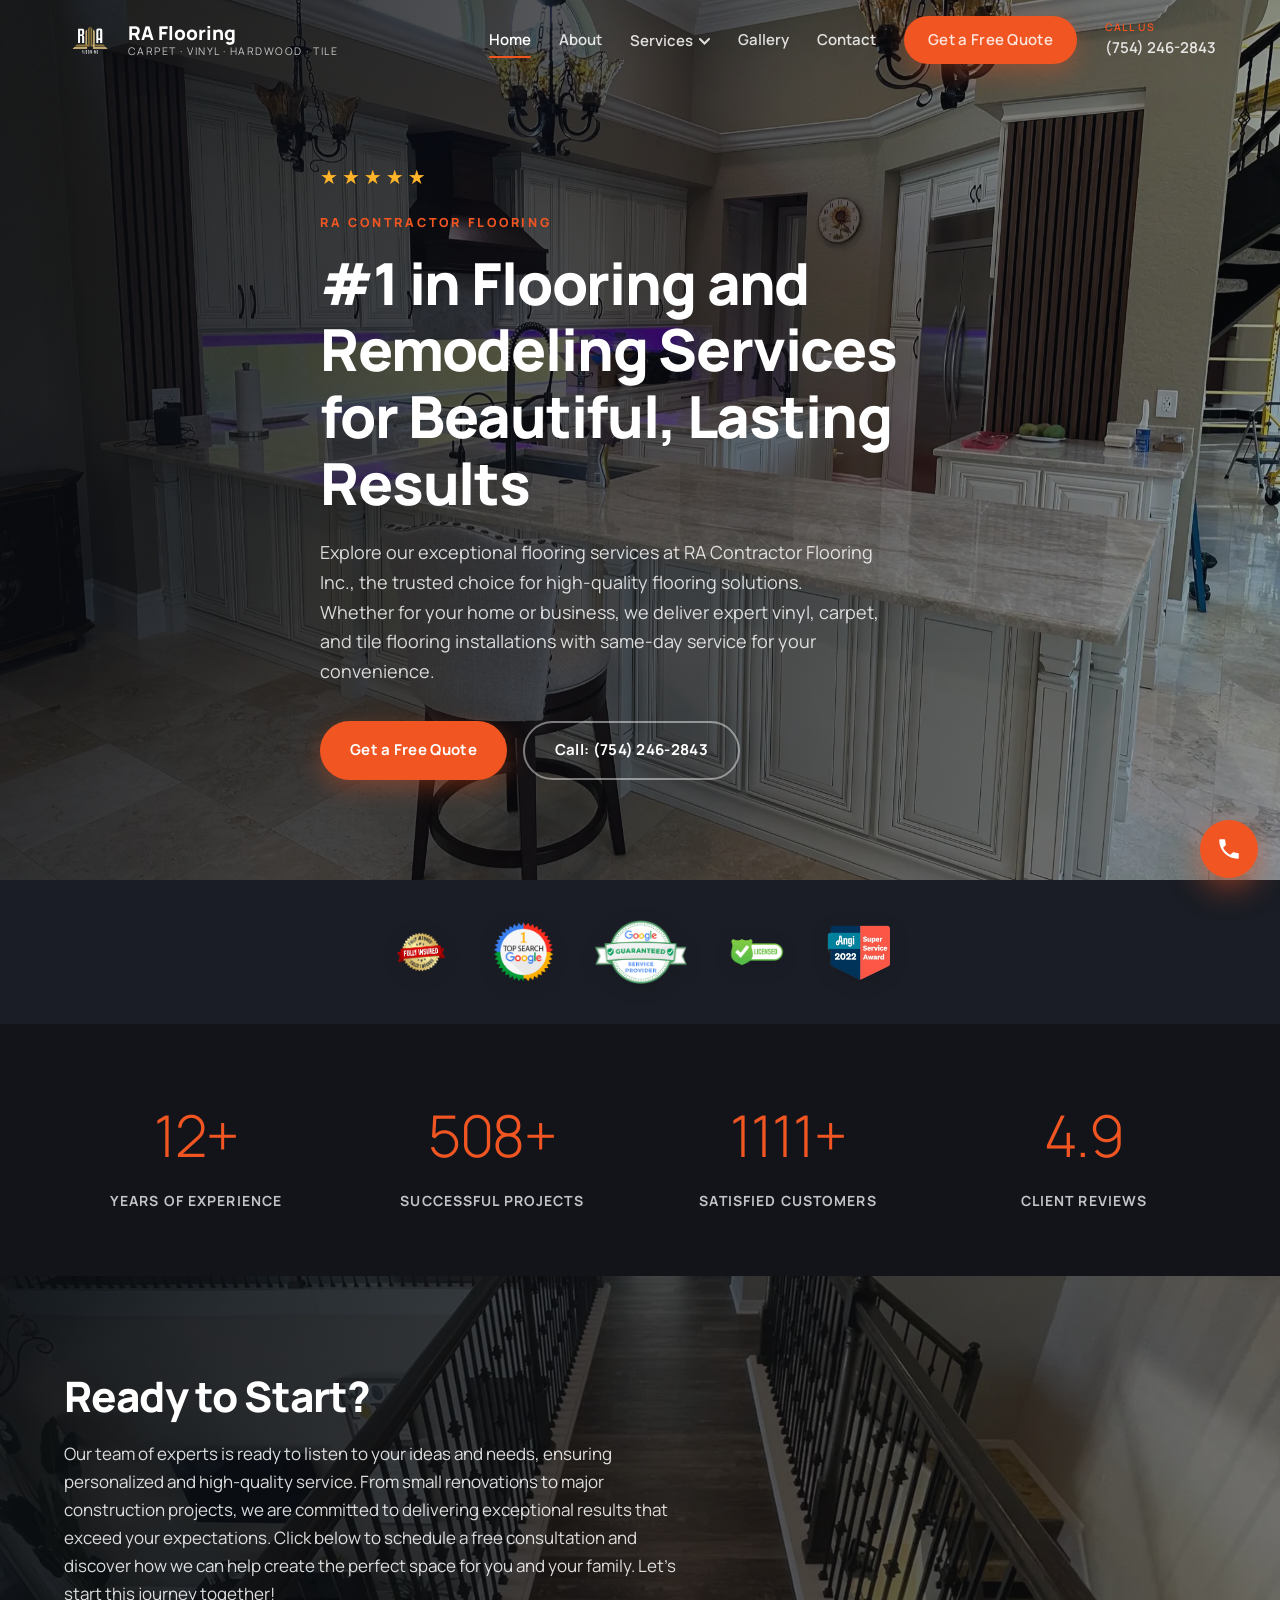
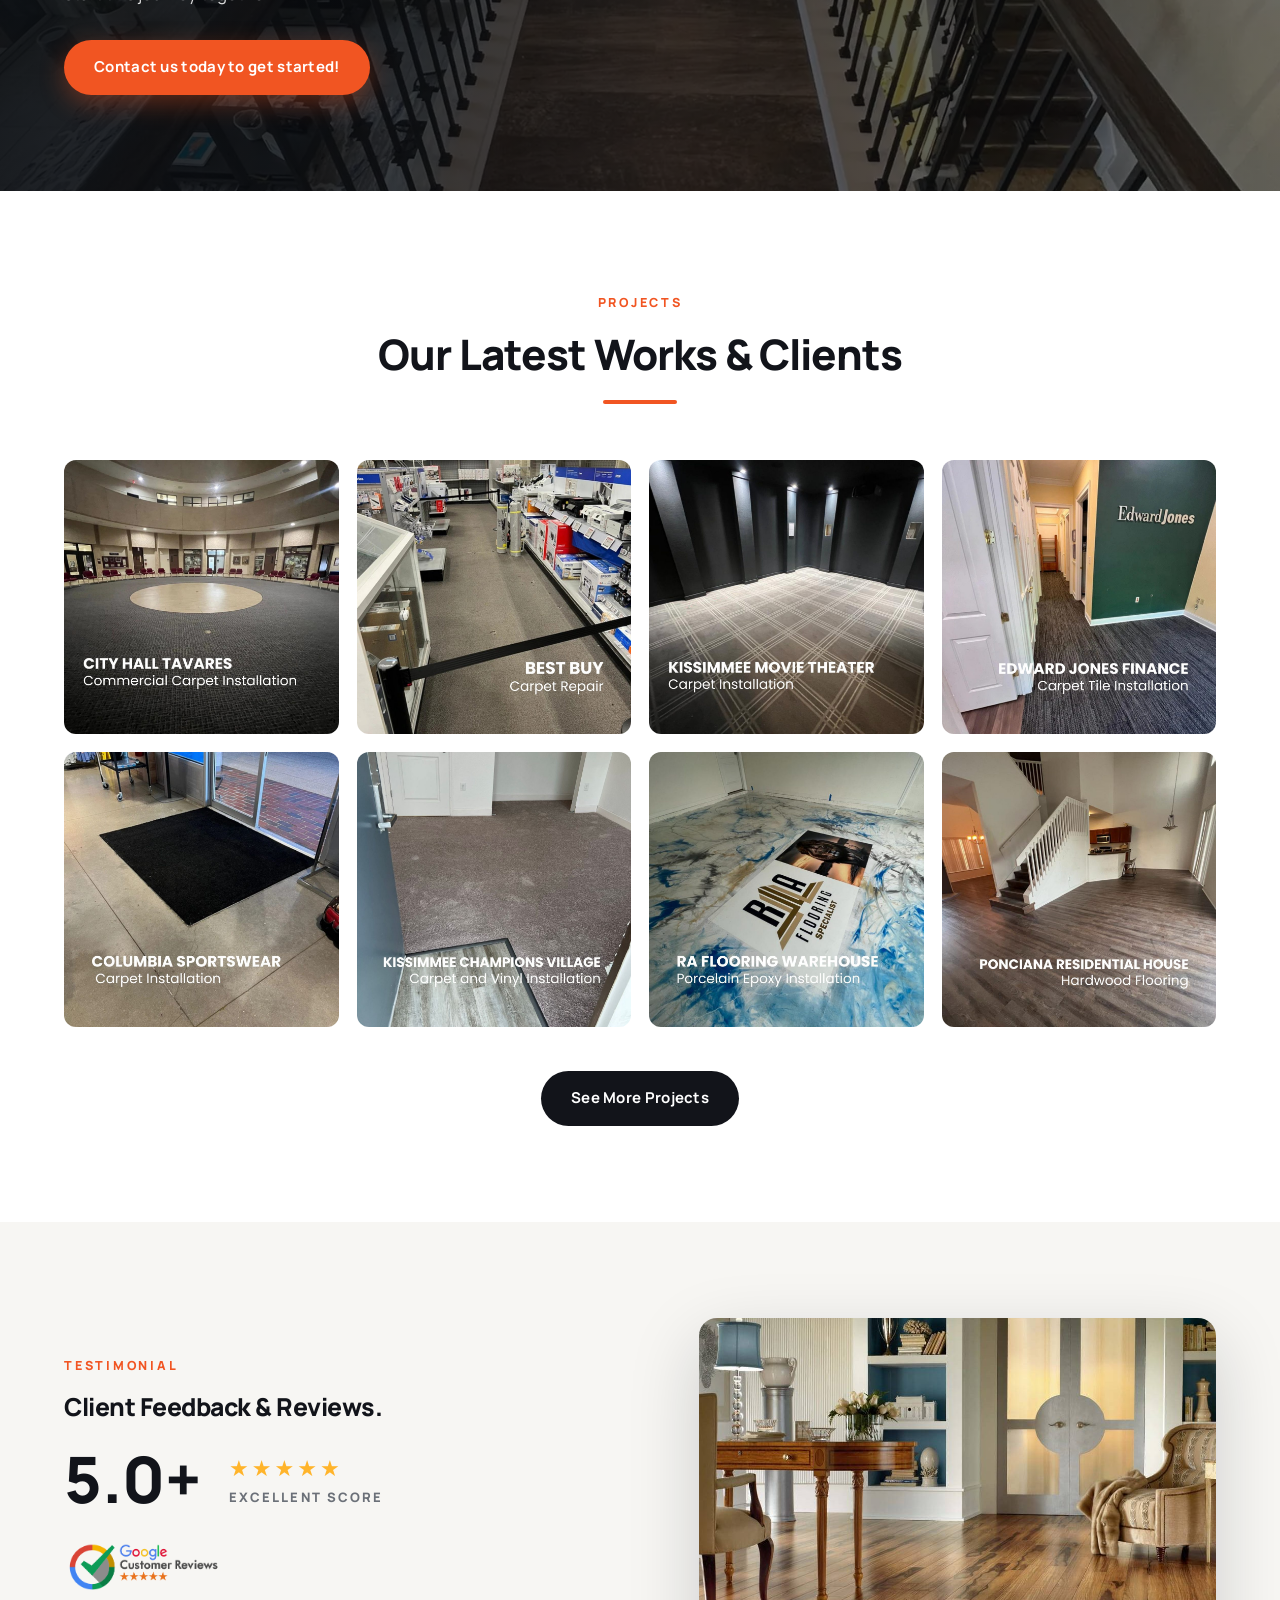
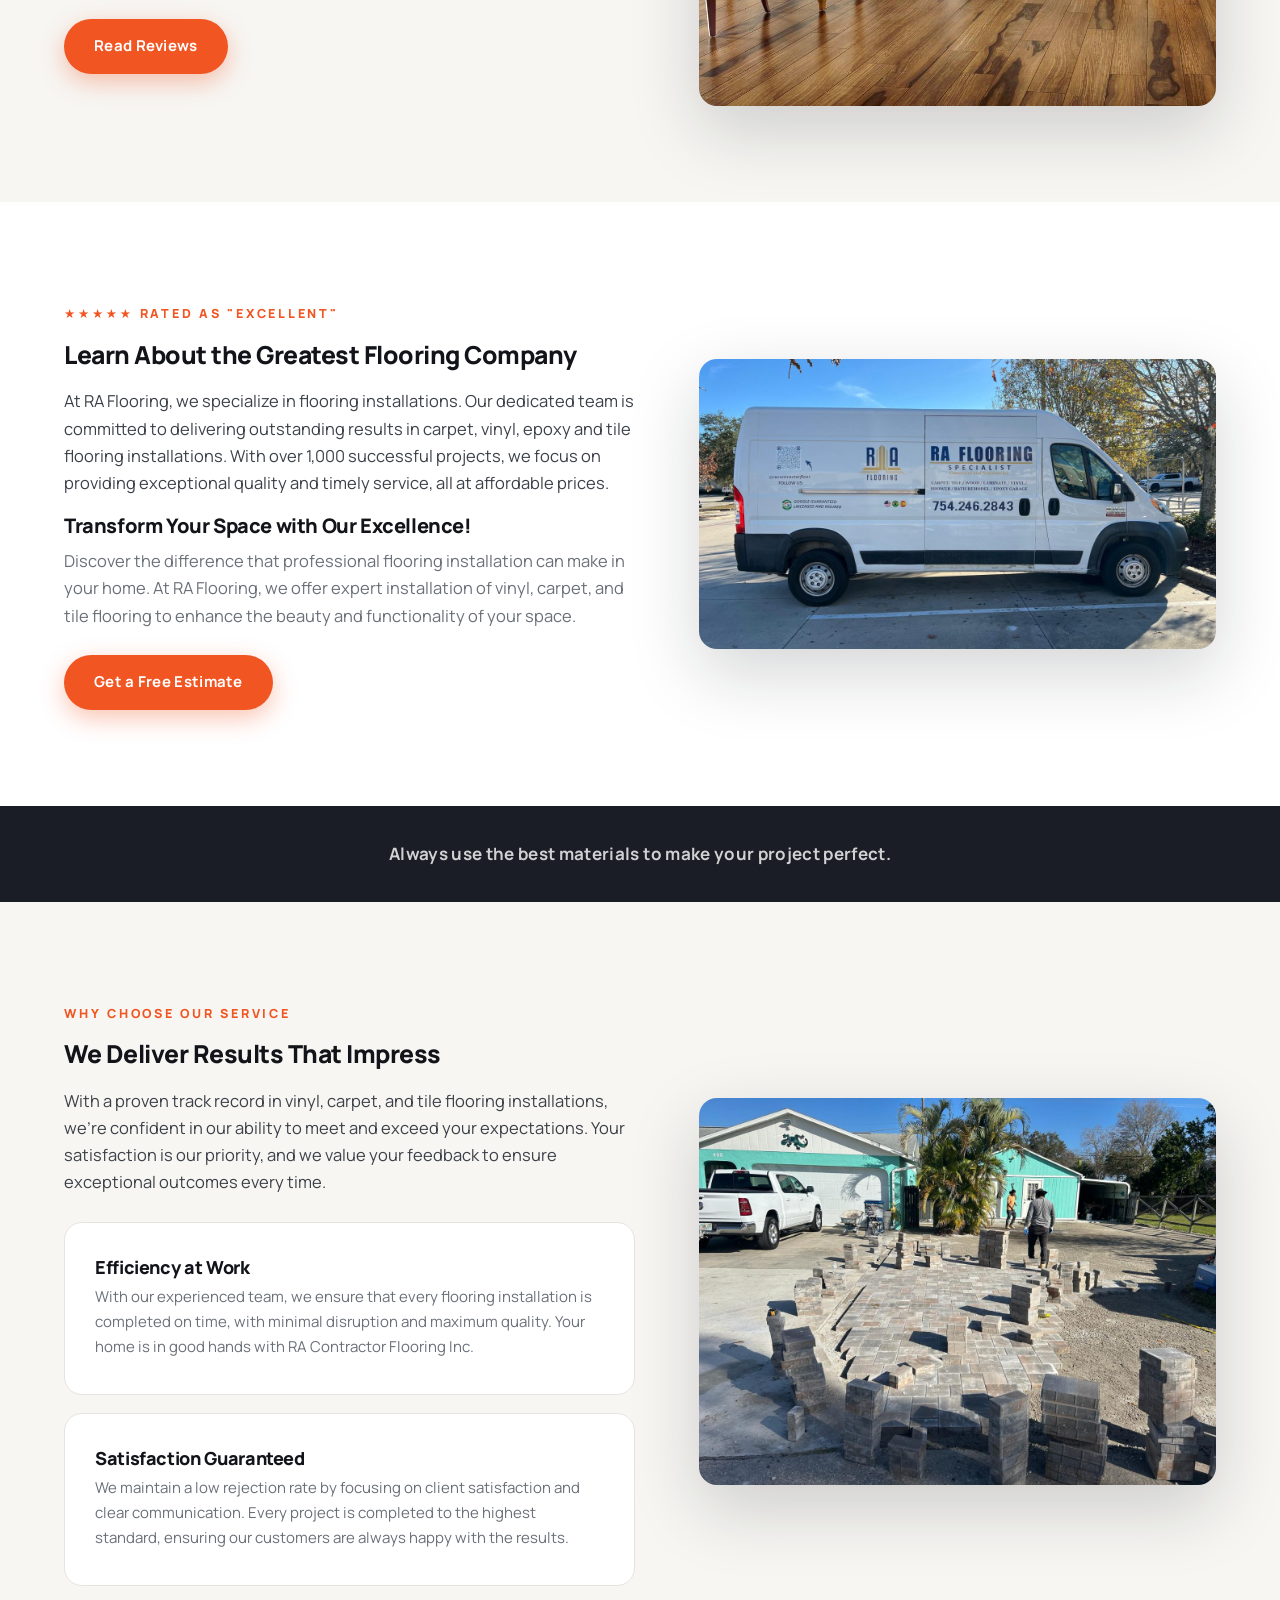
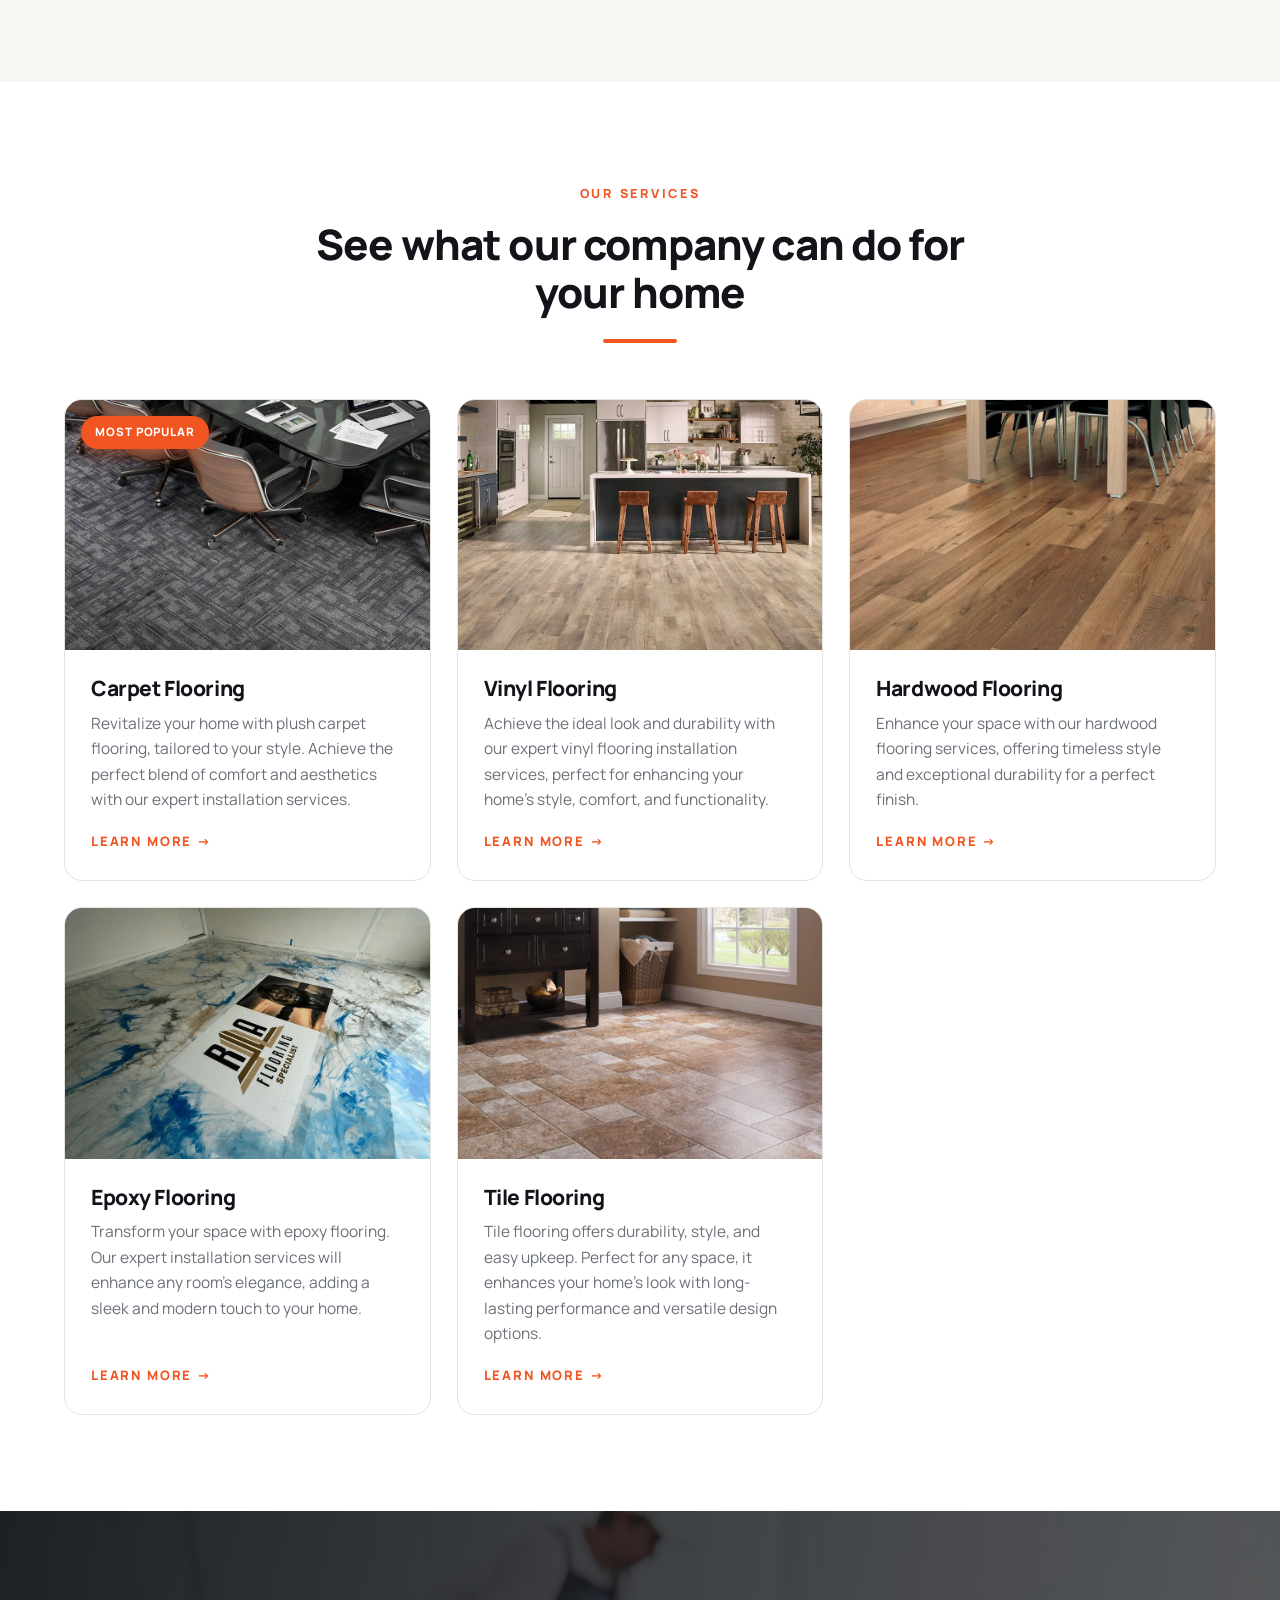
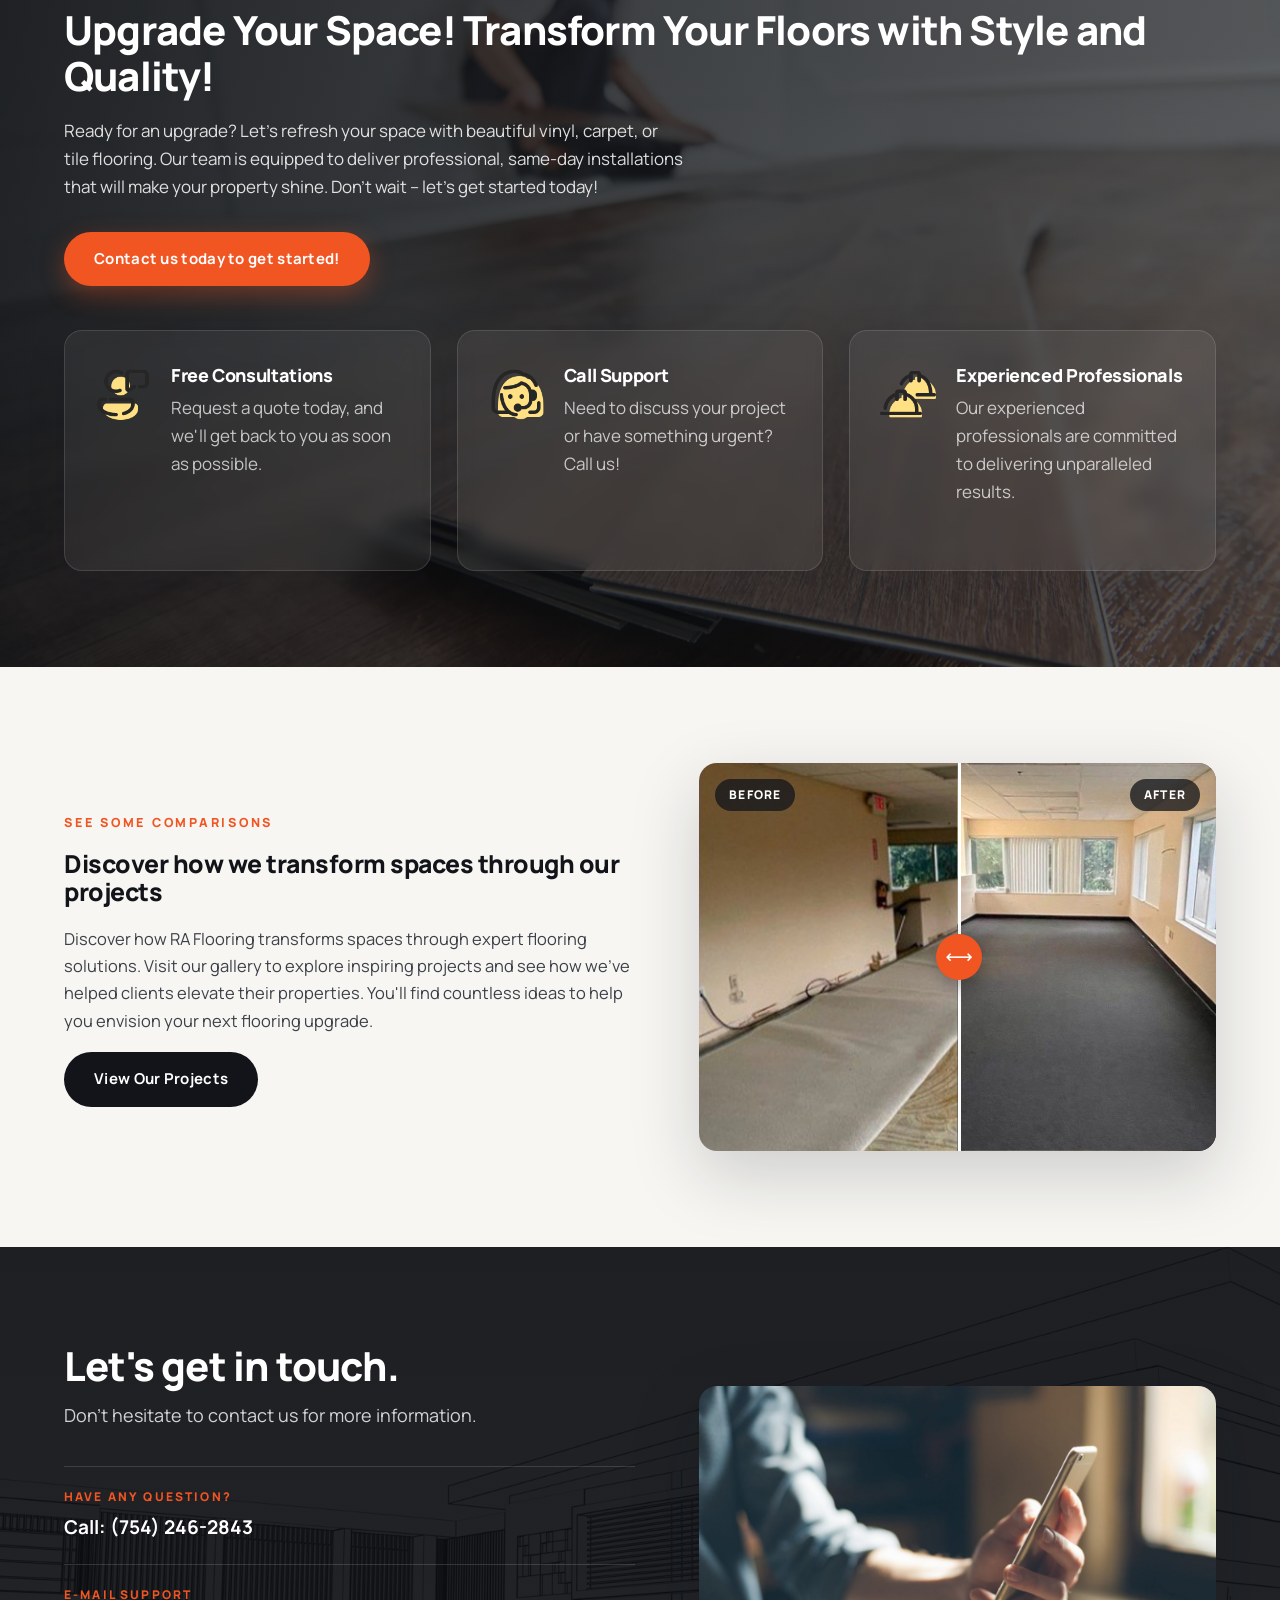
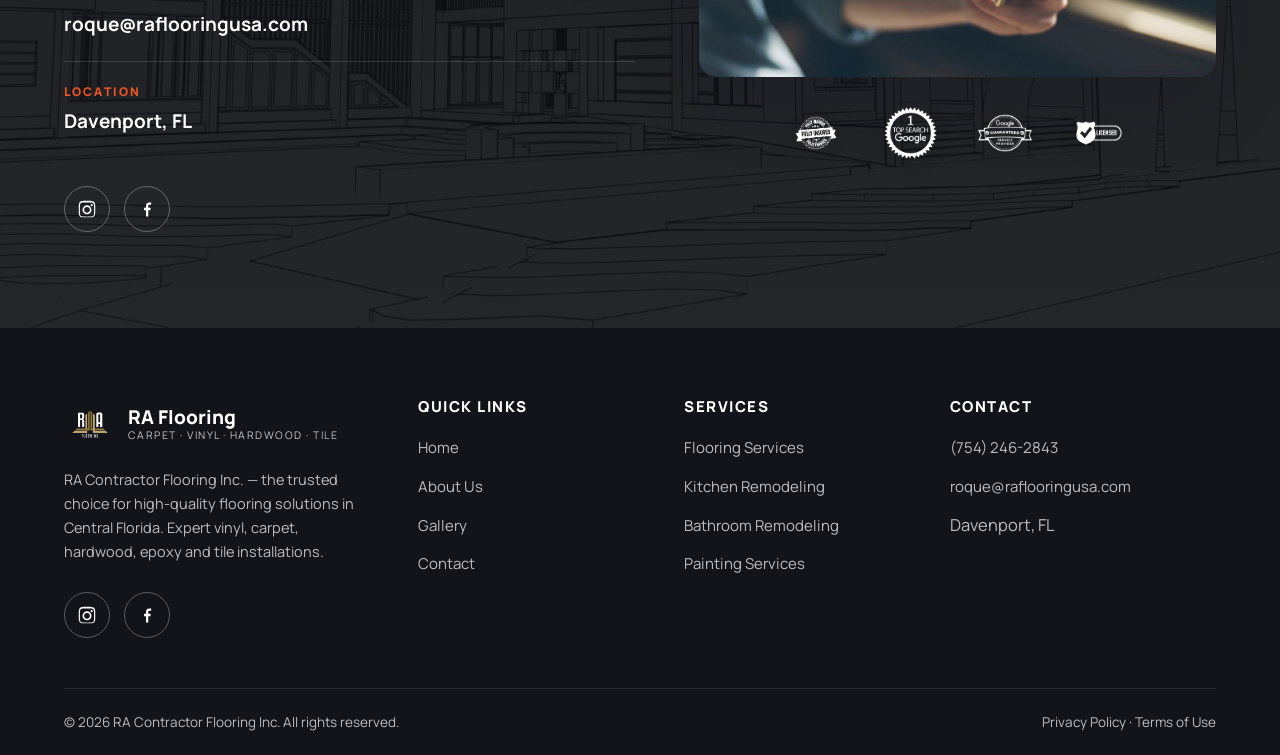
==== index.html @ 8285fe3d "Atualiza contato: roque@raflooringusa.com e (754) 246-2843 Co-Authored-By: Claude Fable 5 <noreply@a" ====
<!DOCTYPE html>
<html lang="en">
<head>
<meta charset="UTF-8">
<meta name="viewport" content="width=device-width, initial-scale=1.0">
<title>RA Flooring – Carpet, Vinyl, Hardwood & Tile in Davenport, FL</title>
<meta name="description" content="RA Contractor Flooring Inc. — #1 in flooring and remodeling services for beautiful, lasting results. Expert vinyl, carpet, hardwood, epoxy and tile installations in Central Florida.">
<link rel="icon" type="image/png" href="assets/img/favicon.png">
<link rel="preconnect" href="https://fonts.googleapis.com">
<link rel="preconnect" href="https://fonts.gstatic.com" crossorigin>
<link href="https://fonts.googleapis.com/css2?family=Manrope:wght@300;400;600;700;800&display=swap" rel="stylesheet">
<link rel="stylesheet" href="assets/css/style.css">
</head>
<body>
<header class="site-header" id="siteHeader">
  <div class="container nav-wrap">
    <a href="index.html" class="brand">
      <img src="assets/img/logo-white.png" alt="RA Flooring logo">
      <span class="brand-text"><strong>RA Flooring</strong><small>Carpet · Vinyl · Hardwood · Tile</small></span>
    </a>
    <nav class="nav" id="mainNav">
      <a href="index.html" class="active">Home</a>
      <a href="about.html">About</a>
      <div class="nav-drop">
        <a href="services.html" class="drop-toggle">Services <svg width="11" height="7" viewBox="0 0 11 7" fill="none"><path d="M1 1l4.5 4.5L10 1" stroke="currentColor" stroke-width="2" stroke-linecap="round"/></svg></a>
        <div class="drop-menu">
          <a href="services.html">Flooring Services</a>
          <a href="kitchen-remodeling.html">Kitchen Remodeling</a>
          <a href="bathroom-remodeling.html">Bathroom Remodeling</a>
          <a href="painting-services.html">Painting Services</a>
        </div>
      </div>
      <a href="gallery.html">Gallery</a>
      <a href="contact.html">Contact</a>
      <a class="btn btn-primary nav-cta" href="contact.html">Get a Free Quote</a>
      <a class="nav-phone" href="tel:+17542462843"><span>Call us</span>(754) 246-2843</a>
    </nav>
    <button class="nav-toggle" id="navToggle" aria-label="Open menu"><span></span><span></span><span></span></button>
  </div>
</header>

<section class="hero" style="background-image:url('assets/img/hero-home.webp')">
  <div class="container">
    <div class="hero-inner">
      <div class="stars">★★★★★</div>
      <span class="eyebrow">RA Contractor Flooring</span>
      <h1>#1 in Flooring and Remodeling Services for Beautiful, Lasting Results</h1>
      <p>Explore our exceptional flooring services at RA Contractor Flooring Inc., the trusted choice for high-quality flooring solutions. Whether for your home or business, we deliver expert vinyl, carpet, and tile flooring installations with same-day service for your convenience.</p>
      <div class="hero-actions">
        <a href="contact.html" class="btn btn-primary">Get a Free Quote</a>
        <a href="tel:+17542462843" class="btn btn-ghost">Call: (754) 246-2843</a>
      </div>
    </div>
  </div>
</section>

<div class="materials-strip">
  <div class="container badges-row" style="padding:6px 0">
    <img src="assets/img/badge-insured.png" alt="Fully Insured" loading="lazy">
    <img src="assets/img/badge-top-search.png" alt="Google Top Search" loading="lazy">
    <img src="assets/img/badge-guaranteed.png" alt="Google Guaranteed" loading="lazy">
    <img src="assets/img/badge-licensed.png" alt="Licensed" loading="lazy">
    <img src="assets/img/badge-angi.png" alt="Angi Super Service Award" loading="lazy">
  </div>
</div>

<div class="stats">
  <div class="container stats-grid">
    <div class="stat reveal"><div class="num" data-count="12" data-suffix="+">0</div><div class="label">Years of Experience</div></div>
    <div class="stat reveal reveal-d1"><div class="num" data-count="512" data-suffix="+">0</div><div class="label">Successful Projects</div></div>
    <div class="stat reveal reveal-d2"><div class="num" data-count="1120" data-suffix="+">0</div><div class="label">Satisfied Customers</div></div>
    <div class="stat reveal reveal-d3"><div class="num" data-count="4.9">0</div><div class="label">Client Reviews</div></div>
  </div>
</div>

<section class="ready" style="background-image:url('assets/img/ready-bg.webp')">
  <div class="container">
    <div class="reveal">
      <h2>Ready to Start?</h2>
      <p>Our team of experts is ready to listen to your ideas and needs, ensuring personalized and high-quality service. From small renovations to major construction projects, we are committed to delivering exceptional results that exceed your expectations. Click below to schedule a free consultation and discover how we can help create the perfect space for you and your family. Let's start this journey together!</p>
      <a href="contact.html" class="btn btn-primary">Contact us today to get started!</a>
    </div>
  </div>
</section>

<section>
  <div class="container">
    <div class="sec-head center reveal">
      <span class="eyebrow">Projects</span>
      <h2>Our Latest Works &amp; Clients</h2>
      <div class="divider"></div>
    </div>
    <div class="works-grid">
      <a href="gallery.html" class="reveal"><img src="assets/img/work-1.jpg" alt="RA Flooring project" loading="lazy"></a>
      <a href="gallery.html" class="reveal reveal-d1"><img src="assets/img/work-2.jpg" alt="RA Flooring project" loading="lazy"></a>
      <a href="gallery.html" class="reveal reveal-d2"><img src="assets/img/work-3.jpg" alt="RA Flooring project" loading="lazy"></a>
      <a href="gallery.html" class="reveal reveal-d3"><img src="assets/img/work-4.jpg" alt="RA Flooring project" loading="lazy"></a>
      <a href="gallery.html" class="reveal"><img src="assets/img/work-5.jpg" alt="RA Flooring project" loading="lazy"></a>
      <a href="gallery.html" class="reveal reveal-d1"><img src="assets/img/work-6.jpg" alt="RA Flooring project" loading="lazy"></a>
      <a href="gallery.html" class="reveal reveal-d2"><img src="assets/img/work-7.jpg" alt="RA Flooring project" loading="lazy"></a>
      <a href="gallery.html" class="reveal reveal-d3"><img src="assets/img/work-8.jpg" alt="RA Flooring project" loading="lazy"></a>
    </div>
    <div class="center-cta"><a href="gallery.html" class="btn btn-dark">See More Projects</a></div>
  </div>
</section>

<section class="reviews-band">
  <div class="container split">
    <div class="reveal">
      <span class="eyebrow">Testimonial</span>
      <h2>Client Feedback &amp; Reviews.</h2>
      <div class="review-score" style="margin-top:26px">
        <div class="big">5.0+</div>
        <div><div class="stars">★★★★★</div><div class="tag">Excellent Score</div></div>
      </div>
      <img class="google-badge" src="assets/img/google-badge.png" alt="Google Reviews" loading="lazy">
      <div><a href="https://www.google.com/search?q=RA+Contractor+Flooring+Inc+reviews" target="_blank" rel="noopener" class="btn btn-primary">Read Reviews</a></div>
    </div>
    <div class="reveal reveal-d1"><div class="review-shot"><img src="assets/img/reviews-home.jpg" alt="RA Flooring finished project" loading="lazy"></div></div>
  </div>
</section>

<section>
  <div class="container split">
    <div class="reveal">
      <span class="eyebrow">★★★★★ Rated As "Excellent"</span>
      <h2>Learn About the Greatest Flooring Company</h2>
      <p style="margin:18px 0">At RA Flooring, we specialize in flooring installations. Our dedicated team is committed to delivering outstanding results in carpet, vinyl, epoxy and tile flooring installations. With over 1,000 successful projects, we focus on providing exceptional quality and timely service, all at affordable prices.</p>
      <h3 style="font-size:20px;margin-bottom:10px">Transform Your Space with Our Excellence!</h3>
      <p style="color:var(--text-soft);margin-bottom:26px">Discover the difference that professional flooring installation can make in your home. At RA Flooring, we offer expert installation of vinyl, carpet, and tile flooring to enhance the beauty and functionality of your space.</p>
      <a href="contact.html" class="btn btn-primary">Get a Free Estimate</a>
    </div>
    <div class="reveal reveal-d1"><div class="photo-frame"><img src="assets/img/team.jpeg" alt="RA Flooring team" loading="lazy"></div></div>
  </div>
</section>

<div class="materials-strip"><div class="container"><p>Always use the best materials to make your project perfect.</p></div></div>

<section class="band-light">
  <div class="container split">
    <div class="reveal">
      <span class="eyebrow">Why choose our service</span>
      <h2>We Deliver Results That Impress</h2>
      <p style="margin:18px 0">With a proven track record in vinyl, carpet, and tile flooring installations, we're confident in our ability to meet and exceed your expectations. Your satisfaction is our priority, and we value your feedback to ensure exceptional outcomes every time.</p>
      <div style="display:grid;gap:18px;margin-top:26px">
        <div class="feat on-card"><div><h3>Efficiency at Work</h3><p>With our experienced team, we ensure that every flooring installation is completed on time, with minimal disruption and maximum quality. Your home is in good hands with RA Contractor Flooring Inc.</p></div></div>
        <div class="feat on-card"><div><h3>Satisfaction Guaranteed</h3><p>We maintain a low rejection rate by focusing on client satisfaction and clear communication. Every project is completed to the highest standard, ensuring our customers are always happy with the results.</p></div></div>
      </div>
    </div>
    <div class="reveal reveal-d1"><div class="photo-frame"><img src="assets/img/values-bg.jpeg" alt="RA Flooring at work" loading="lazy"></div></div>
  </div>
</section>

<section>
  <div class="container">
    <div class="sec-head center reveal">
      <span class="eyebrow">Our Services</span>
      <h2>See what our company can do for your home</h2>
      <div class="divider"></div>
    </div>
    <div class="svc-grid">
      <article class="svc-card reveal"><span class="pill">Most Popular</span>
  <div class="thumb"><img src="assets/img/svc-carpet.jpg" alt="Carpet Flooring" loading="lazy"></div>
  <div class="body"><h3>Carpet Flooring</h3><p>Revitalize your home with plush carpet flooring, tailored to your style. Achieve the perfect blend of comfort and aesthetics with our expert installation services.</p><a class="link" href="services.html">Learn more →</a></div>
</article>
      <article class="svc-card reveal">
  <div class="thumb"><img src="assets/img/svc-vinyl.jpg" alt="Vinyl Flooring" loading="lazy"></div>
  <div class="body"><h3>Vinyl Flooring</h3><p>Achieve the ideal look and durability with our expert vinyl flooring installation services, perfect for enhancing your home's style, comfort, and functionality.</p><a class="link" href="services.html">Learn more →</a></div>
</article>
      <article class="svc-card reveal">
  <div class="thumb"><img src="assets/img/svc-hardwood.jpg" alt="Hardwood Flooring" loading="lazy"></div>
  <div class="body"><h3>Hardwood Flooring</h3><p>Enhance your space with our hardwood flooring services, offering timeless style and exceptional durability for a perfect finish.</p><a class="link" href="services.html">Learn more →</a></div>
</article>
      <article class="svc-card reveal">
  <div class="thumb"><img src="assets/img/svc-epoxy.png" alt="Epoxy Flooring" loading="lazy"></div>
  <div class="body"><h3>Epoxy Flooring</h3><p>Transform your space with epoxy flooring. Our expert installation services will enhance any room's elegance, adding a sleek and modern touch to your home.</p><a class="link" href="services.html">Learn more →</a></div>
</article>
      <article class="svc-card reveal">
  <div class="thumb"><img src="assets/img/svc-tile.jpg" alt="Tile Flooring" loading="lazy"></div>
  <div class="body"><h3>Tile Flooring</h3><p>Tile flooring offers durability, style, and easy upkeep. Perfect for any space, it enhances your home's look with long-lasting performance and versatile design options.</p><a class="link" href="services.html">Learn more →</a></div>
</article>
    </div>
  </div>
</section>

<section class="cta-band" style="background-image:url('assets/img/cta-bg.webp')">
  <div class="container">
    <div class="reveal">
      <h2>Upgrade Your Space! Transform Your Floors with Style and Quality!</h2>
      <p>Ready for an upgrade? Let's refresh your space with beautiful vinyl, carpet, or tile flooring. Our team is equipped to deliver professional, same-day installations that will make your property shine. Don't wait – let's get started today!</p>
      <a href="contact.html" class="btn btn-primary" style="margin-bottom:44px">Contact us today to get started!</a>
    </div>
    <div class="feat-grid">
      <div class="feat reveal"><img src="assets/img/icon-consult.png" alt="" loading="lazy"><div><h3>Free Consultations</h3><p>Request a quote today, and we'll get back to you as soon as possible.</p></div></div>
      <div class="feat reveal"><img src="assets/img/icon-support.png" alt="" loading="lazy"><div><h3>Call Support</h3><p>Need to discuss your project or have something urgent? Call us!</p></div></div>
      <div class="feat reveal"><img src="assets/img/icon-workers.png" alt="" loading="lazy"><div><h3>Experienced Professionals</h3><p>Our experienced professionals are committed to delivering unparalleled results.</p></div></div>
    </div>
  </div>
</section>

<section class="band-light">
  <div class="container split">
    <div class="reveal">
      <span class="eyebrow">See some comparisons</span>
      <h2>Discover how we transform spaces through our projects</h2>
      <p style="margin:18px 0">Discover how RA Flooring transforms spaces through expert flooring solutions. Visit our gallery to explore inspiring projects and see how we've helped clients elevate their properties. You'll find countless ideas to help you envision your next flooring upgrade.</p>
      <a href="gallery.html" class="btn btn-dark">View Our Projects</a>
    </div>
    <div class="reveal reveal-d1">
      <div class="ba-wrap">
        <img src="assets/img/before.jpg" alt="Before">
        <img class="ba-after" src="assets/img/after.jpg" alt="After">
        <span class="ba-label before">Before</span>
        <span class="ba-label after">After</span>
        <div class="ba-handle"></div>
      </div>
    </div>
  </div>
</section>
<section class="contact-band" style="background-image:url('assets/img/contact-bg.webp')">
  <div class="container">
    <div class="split">
      <div class="reveal">
        <h2>Let's get in touch.</h2>
        <p class="sub">Don't hesitate to contact us for more information.</p>
        <div class="info-item"><div class="k">Have any question?</div><div class="v"><a href="tel:+17542462843">Call: (754) 246-2843</a></div></div>
        <div class="info-item"><div class="k">E-mail support</div><div class="v"><a href="mailto:roque@raflooringusa.com">roque@raflooringusa.com</a></div></div>
        <div class="info-item"><div class="k">Location</div><div class="v">Davenport, FL</div></div>
        <div class="social-row">
          <a href="https://www.instagram.com/racontractorfloor/" target="_blank" rel="noopener" aria-label="Instagram"><svg viewBox="0 0 24 24"><path d="M12 2.2c3.2 0 3.6 0 4.9.1 1.2.1 1.8.2 2.2.4.6.2 1 .5 1.4.9.4.4.7.8.9 1.4.2.4.4 1 .4 2.2.1 1.3.1 1.7.1 4.9s0 3.6-.1 4.9c-.1 1.2-.2 1.8-.4 2.2-.2.6-.5 1-.9 1.4-.4.4-.8.7-1.4.9-.4.2-1 .4-2.2.4-1.3.1-1.7.1-4.9.1s-3.6 0-4.9-.1c-1.2-.1-1.8-.2-2.2-.4-.6-.2-1-.5-1.4-.9-.4-.4-.7-.8-.9-1.4-.2-.4-.4-1-.4-2.2-.1-1.3-.1-1.7-.1-4.9s0-3.6.1-4.9c.1-1.2.2-1.8.4-2.2.2-.6.5-1 .9-1.4.4-.4.8-.7 1.4-.9.4-.2 1-.4 2.2-.4 1.3-.1 1.7-.1 4.9-.1zm0 2c-3.1 0-3.5 0-4.8.1-1.1.1-1.4.2-1.7.3-.4.2-.7.3-1 .6-.3.3-.5.6-.6 1-.1.3-.3.6-.3 1.7-.1 1.3-.1 1.6-.1 4.8s0 3.5.1 4.8c.1 1.1.2 1.4.3 1.7.2.4.3.7.6 1 .3.3.6.5 1 .6.3.1.6.3 1.7.3 1.3.1 1.6.1 4.8.1s3.5 0 4.8-.1c1.1-.1 1.4-.2 1.7-.3.4-.2.7-.3 1-.6.3-.3.5-.6.6-1 .1-.3.3-.6.3-1.7.1-1.3.1-1.6.1-4.8s0-3.5-.1-4.8c-.1-1.1-.2-1.4-.3-1.7-.2-.4-.3-.7-.6-1-.3-.3-.6-.5-1-.6-.3-.1-.6-.3-1.7-.3-1.3-.1-1.6-.1-4.8-.1zm0 3.4a5.4 5.4 0 110 10.8 5.4 5.4 0 010-10.8zm0 2a3.4 3.4 0 100 6.8 3.4 3.4 0 000-6.8zm5.6-3.5a1.25 1.25 0 110 2.5 1.25 1.25 0 010-2.5z"/></svg></a>
          <a href="https://www.facebook.com/racontractorfloor/" target="_blank" rel="noopener" aria-label="Facebook"><svg viewBox="0 0 24 24"><path d="M13.5 21v-7.5h2.5l.5-3h-3V8.6c0-.9.3-1.6 1.6-1.6H17V4.2c-.3 0-1.2-.1-2.3-.1-2.3 0-3.9 1.4-3.9 4v2.4H8.5v3h2.3V21h2.7z"/></svg></a>
        </div>
      </div>
      <div class="reveal reveal-d1">
        <div class="contact-photo"><img src="assets/img/cellphone.jpg" alt="Contact RA Flooring" loading="lazy"></div>
        <div class="badges-row on-dark">
          <img src="assets/img/badge-insured-w.png" alt="Fully Insured" loading="lazy">
          <img src="assets/img/badge-top-search-w.png" alt="Google Top Search" loading="lazy">
          <img src="assets/img/badge-guaranteed-w.png" alt="Google Guaranteed" loading="lazy">
          <img src="assets/img/badge-licensed-w.png" alt="Licensed" loading="lazy">
        </div>
      </div>
    </div>
  </div>
</section>
<footer class="site-footer">
  <div class="container">
    <div class="footer-grid">
      <div>
        <a href="index.html" class="brand">
          <img src="assets/img/logo-white.png" alt="RA Flooring logo">
          <span class="brand-text"><strong>RA Flooring</strong><small>Carpet · Vinyl · Hardwood · Tile</small></span>
        </a>
        <p>RA Contractor Flooring Inc. — the trusted choice for high-quality flooring solutions in Central Florida. Expert vinyl, carpet, hardwood, epoxy and tile installations.</p>
        <div class="social-row">
          <a href="https://www.instagram.com/racontractorfloor/" target="_blank" rel="noopener" aria-label="Instagram"><svg viewBox="0 0 24 24"><path d="M12 2.2c3.2 0 3.6 0 4.9.1 1.2.1 1.8.2 2.2.4.6.2 1 .5 1.4.9.4.4.7.8.9 1.4.2.4.4 1 .4 2.2.1 1.3.1 1.7.1 4.9s0 3.6-.1 4.9c-.1 1.2-.2 1.8-.4 2.2-.2.6-.5 1-.9 1.4-.4.4-.8.7-1.4.9-.4.2-1 .4-2.2.4-1.3.1-1.7.1-4.9.1s-3.6 0-4.9-.1c-1.2-.1-1.8-.2-2.2-.4-.6-.2-1-.5-1.4-.9-.4-.4-.7-.8-.9-1.4-.2-.4-.4-1-.4-2.2-.1-1.3-.1-1.7-.1-4.9s0-3.6.1-4.9c.1-1.2.2-1.8.4-2.2.2-.6.5-1 .9-1.4.4-.4.8-.7 1.4-.9.4-.2 1-.4 2.2-.4 1.3-.1 1.7-.1 4.9-.1zm0 2c-3.1 0-3.5 0-4.8.1-1.1.1-1.4.2-1.7.3-.4.2-.7.3-1 .6-.3.3-.5.6-.6 1-.1.3-.3.6-.3 1.7-.1 1.3-.1 1.6-.1 4.8s0 3.5.1 4.8c.1 1.1.2 1.4.3 1.7.2.4.3.7.6 1 .3.3.6.5 1 .6.3.1.6.3 1.7.3 1.3.1 1.6.1 4.8.1s3.5 0 4.8-.1c1.1-.1 1.4-.2 1.7-.3.4-.2.7-.3 1-.6.3-.3.5-.6.6-1 .1-.3.3-.6.3-1.7.1-1.3.1-1.6.1-4.8s0-3.5-.1-4.8c-.1-1.1-.2-1.4-.3-1.7-.2-.4-.3-.7-.6-1-.3-.3-.6-.5-1-.6-.3-.1-.6-.3-1.7-.3-1.3-.1-1.6-.1-4.8-.1zm0 3.4a5.4 5.4 0 110 10.8 5.4 5.4 0 010-10.8zm0 2a3.4 3.4 0 100 6.8 3.4 3.4 0 000-6.8zm5.6-3.5a1.25 1.25 0 110 2.5 1.25 1.25 0 010-2.5z"/></svg></a>
          <a href="https://www.facebook.com/racontractorfloor/" target="_blank" rel="noopener" aria-label="Facebook"><svg viewBox="0 0 24 24"><path d="M13.5 21v-7.5h2.5l.5-3h-3V8.6c0-.9.3-1.6 1.6-1.6H17V4.2c-.3 0-1.2-.1-2.3-.1-2.3 0-3.9 1.4-3.9 4v2.4H8.5v3h2.3V21h2.7z"/></svg></a>
        </div>
      </div>
      <div>
        <h4>Quick Links</h4>
        <ul>
          <li><a href="index.html">Home</a></li>
          <li><a href="about.html">About Us</a></li>
          <li><a href="gallery.html">Gallery</a></li>
          <li><a href="contact.html">Contact</a></li>
        </ul>
      </div>
      <div>
        <h4>Services</h4>
        <ul>
          <li><a href="services.html">Flooring Services</a></li>
          <li><a href="kitchen-remodeling.html">Kitchen Remodeling</a></li>
          <li><a href="bathroom-remodeling.html">Bathroom Remodeling</a></li>
          <li><a href="painting-services.html">Painting Services</a></li>
        </ul>
      </div>
      <div>
        <h4>Contact</h4>
        <ul>
          <li><a href="tel:+17542462843">(754) 246-2843</a></li>
          <li><a href="mailto:roque@raflooringusa.com">roque@raflooringusa.com</a></li>
          <li>Davenport, FL</li>
        </ul>
      </div>
    </div>
    <div class="footer-bottom">
      <span>© <span id="year"></span> RA Contractor Flooring Inc. All rights reserved.</span>
      <span><a href="privacy-policy.html">Privacy Policy</a> · <a href="terms-of-use.html">Terms of Use</a></span>
    </div>
  </div>
</footer>
<a href="tel:+17542462843" class="float-call" aria-label="Call RA Flooring"><svg viewBox="0 0 24 24"><path d="M6.6 10.8c1.4 2.8 3.8 5.1 6.6 6.6l2.2-2.2c.3-.3.7-.4 1-.2 1.1.4 2.3.6 3.6.6.6 0 1 .4 1 1V20c0 .6-.4 1-1 1C10.6 21 3 13.4 3 4c0-.6.4-1 1-1h3.5c.6 0 1 .4 1 1 0 1.2.2 2.4.6 3.6.1.3 0 .7-.2 1l-2.3 2.2z"/></svg></a>
<script src="assets/js/main.js"></script>
</body>
</html>
---- assets/css/style.css ----
/* ============================================================
   RA Flooring — modern rebuild
   Palette: brand orange #F15522 on deep graphite, warm neutrals
   ============================================================ */
:root{
  --orange:#F15522;
  --orange-dark:#d5431a;
  --dark:#12141a;
  --dark-2:#1a1d25;
  --dark-3:#232733;
  --light:#f7f6f3;
  --white:#ffffff;
  --text:#3c4048;
  --text-soft:#6b7078;
  --line:#e6e4df;
  --radius:18px;
  --radius-sm:12px;
  --shadow:0 10px 40px rgba(18,20,26,.10);
  --shadow-lg:0 24px 70px rgba(18,20,26,.18);
  --container:1200px;
  --font:'Manrope',system-ui,-apple-system,'Segoe UI',sans-serif;
}
*{margin:0;padding:0;box-sizing:border-box}
html{scroll-behavior:smooth}
body{font-family:var(--font);color:var(--text);background:var(--white);line-height:1.65;font-size:16.5px;-webkit-font-smoothing:antialiased}
img{max-width:100%;display:block}
a{color:inherit;text-decoration:none}
ul{list-style:none}
h1,h2,h3,h4{color:var(--dark);line-height:1.15;font-weight:800;letter-spacing:-.02em}
.container{max-width:var(--container);margin:0 auto;padding:0 24px}
section{padding:96px 0}
@media(max-width:768px){section{padding:64px 0}}

/* ---------- buttons ---------- */
.btn{display:inline-flex;align-items:center;gap:10px;padding:15px 30px;border-radius:999px;font-weight:700;font-size:15px;letter-spacing:.02em;transition:.25s;cursor:pointer;border:0}
.btn-primary{background:var(--orange);color:#fff;box-shadow:0 8px 24px rgba(241,85,34,.35)}
.btn-primary:hover{background:var(--orange-dark);transform:translateY(-2px)}
.btn-ghost{background:transparent;color:#fff;border:2px solid rgba(255,255,255,.45)}
.btn-ghost:hover{border-color:#fff;background:rgba(255,255,255,.08)}
.btn-dark{background:var(--dark);color:#fff}
.btn-dark:hover{background:var(--dark-3);transform:translateY(-2px)}
.btn-light{background:#fff;color:var(--dark)}
.btn-light:hover{transform:translateY(-2px);box-shadow:var(--shadow)}

/* ---------- header ---------- */
.site-header{position:fixed;inset:0 0 auto 0;z-index:100;transition:.3s;padding:14px 0}
.site-header.scrolled{background:rgba(18,20,26,.92);backdrop-filter:blur(14px);box-shadow:0 6px 30px rgba(0,0,0,.25);padding:8px 0}
.nav-wrap{display:flex;align-items:center;justify-content:space-between;gap:24px}
.brand{display:flex;align-items:center;gap:12px}
.brand img{width:52px;height:52px;object-fit:contain}
.brand-text{display:flex;flex-direction:column;color:#fff;line-height:1.2}
.brand-text strong{font-size:19px;font-weight:800}
.brand-text small{font-size:10.5px;letter-spacing:.14em;text-transform:uppercase;opacity:.75}
.nav{display:flex;align-items:center;gap:28px}
.nav>a,.drop-toggle{color:rgba(255,255,255,.85);font-weight:600;font-size:15px;transition:.2s;position:relative}
.nav>a:hover,.nav>a.active,.drop-toggle:hover{color:#fff}
.nav>a.active::after{content:'';position:absolute;left:0;right:0;bottom:-6px;height:2.5px;border-radius:2px;background:var(--orange)}
.nav-drop{position:relative}
.drop-toggle{display:inline-flex;align-items:center;gap:6px;cursor:pointer}
.drop-toggle svg{transition:.25s}
.drop-menu{position:absolute;top:calc(100% + 14px);left:50%;transform:translateX(-50%) translateY(8px);background:#fff;border-radius:var(--radius-sm);box-shadow:var(--shadow-lg);padding:10px;min-width:230px;opacity:0;visibility:hidden;transition:.25s}
.nav-drop:hover .drop-menu,.nav-drop.open .drop-menu{opacity:1;visibility:visible;transform:translateX(-50%) translateY(0)}
.nav-drop:hover .drop-toggle svg{transform:rotate(180deg)}
.drop-menu a{display:block;padding:11px 16px;border-radius:9px;color:var(--dark);font-weight:600;font-size:14.5px}
.drop-menu a:hover{background:var(--light);color:var(--orange)}
.nav-cta{padding:12px 24px;font-size:14px}
.nav-cta:hover{color:#fff}
.nav-phone{color:#fff;font-weight:800;font-size:15px;white-space:nowrap}
.nav-phone span{display:block;font-size:10.5px;font-weight:600;letter-spacing:.1em;text-transform:uppercase;color:var(--orange)}
.nav-toggle{display:none;flex-direction:column;gap:5px;background:none;border:0;cursor:pointer;padding:8px;z-index:110}
.nav-toggle span{width:26px;height:2.5px;background:#fff;border-radius:2px;transition:.3s}
.nav-toggle.open span:nth-child(1){transform:translateY(7.5px) rotate(45deg)}
.nav-toggle.open span:nth-child(2){opacity:0}
.nav-toggle.open span:nth-child(3){transform:translateY(-7.5px) rotate(-45deg)}
@media(max-width:1080px){
  .nav{position:fixed;inset:0;background:rgba(18,20,26,.98);backdrop-filter:blur(10px);flex-direction:column;justify-content:center;gap:26px;opacity:0;visibility:hidden;transition:.3s}
  .nav.open{opacity:1;visibility:visible}
  .nav>a,.drop-toggle{font-size:20px}
  .drop-menu{position:static;transform:none;opacity:1;visibility:visible;background:transparent;box-shadow:none;display:none;text-align:center}
  .nav-drop.open .drop-menu{display:block}
  .drop-menu a{color:rgba(255,255,255,.8);font-size:16px}
  .drop-menu a:hover{background:transparent;color:var(--orange)}
  .nav-toggle{display:flex}
  .nav-phone{text-align:center}
}

/* ---------- hero ---------- */
.hero{position:relative;min-height:92vh;display:flex;align-items:center;padding:160px 0 100px;background-size:cover;background-position:center;color:#fff}
.hero::before{content:'';position:absolute;inset:0;background:linear-gradient(100deg,rgba(10,12,16,.88) 0%,rgba(10,12,16,.62) 55%,rgba(10,12,16,.35) 100%)}
.hero .container{position:relative;z-index:2}
.hero-inner{max-width:640px}
.hero .stars{color:#ffb42a;font-size:20px;letter-spacing:4px;margin-bottom:14px}
.eyebrow{display:inline-block;font-size:12.5px;font-weight:800;letter-spacing:.22em;text-transform:uppercase;color:var(--orange);margin-bottom:16px}
.hero h1{color:#fff;font-size:clamp(34px,4.6vw,58px);margin-bottom:22px}
.hero p{font-size:18px;color:rgba(255,255,255,.82);margin-bottom:34px;max-width:560px}
.hero-actions{display:flex;gap:16px;flex-wrap:wrap}
.hero-page{min-height:64vh;padding:180px 0 90px}
.hero-page h1{font-size:clamp(30px,4vw,50px)}

/* ---------- badges ---------- */
.badges-row{display:flex;align-items:center;justify-content:center;gap:38px;flex-wrap:wrap;padding:28px 0}
.badges-row img{height:64px;width:auto;object-fit:contain;filter:drop-shadow(0 4px 10px rgba(0,0,0,.08));transition:.25s}
.badges-row img:hover{transform:scale(1.06)}
.badges-row.on-dark img{height:56px}
@media(max-width:640px){.badges-row{gap:20px}.badges-row img{height:44px}}

/* ---------- section headers ---------- */
.sec-head{max-width:720px;margin-bottom:56px}
.sec-head.center{margin-left:auto;margin-right:auto;text-align:center}
.sec-head h2{font-size:clamp(28px,3.4vw,42px);margin-bottom:16px}
.sec-head p{color:var(--text-soft);font-size:17px}
.sec-head .divider{width:74px;height:4px;border-radius:4px;background:var(--orange);margin-top:22px}
.sec-head.center .divider{margin-left:auto;margin-right:auto}

/* ---------- stats ---------- */
.stats{background:var(--dark);padding:64px 0}
.stats-grid{display:grid;grid-template-columns:repeat(4,1fr);gap:32px;text-align:center}
.stat .num{font-size:clamp(40px,4.5vw,58px);font-weight:300;color:var(--orange);letter-spacing:-.02em}
.stat .label{color:rgba(255,255,255,.75);font-weight:700;font-size:14px;letter-spacing:.08em;text-transform:uppercase;margin-top:6px}
@media(max-width:820px){.stats-grid{grid-template-columns:repeat(2,1fr)}}

/* ---------- split / ready ---------- */
.split{display:grid;grid-template-columns:1.05fr .95fr;gap:64px;align-items:center}
@media(max-width:960px){.split{grid-template-columns:1fr;gap:40px}}
.ready{position:relative;background-size:cover;background-position:center;color:#fff}
.ready::before{content:'';position:absolute;inset:0;background:linear-gradient(90deg,rgba(10,12,16,.92),rgba(10,12,16,.55))}
.ready .container{position:relative;z-index:2}
.ready h2{color:#fff;font-size:clamp(28px,3.4vw,42px);margin-bottom:20px}
.ready p{color:rgba(255,255,255,.85);max-width:640px;margin-bottom:32px;font-size:17px}

/* ---------- cards / works ---------- */
.works-grid{display:grid;grid-template-columns:repeat(4,1fr);gap:18px}
.works-grid a{position:relative;border-radius:var(--radius-sm);overflow:hidden;aspect-ratio:1/1;display:block}
.works-grid img{width:100%;height:100%;object-fit:cover;transition:.5s}
.works-grid a::after{content:'';position:absolute;inset:0;background:linear-gradient(to top,rgba(18,20,26,.45),transparent 55%);opacity:0;transition:.35s}
.works-grid a:hover img{transform:scale(1.07)}
.works-grid a:hover::after{opacity:1}
@media(max-width:900px){.works-grid{grid-template-columns:repeat(2,1fr)}}
.center-cta{text-align:center;margin-top:44px}

/* ---------- reviews ---------- */
.reviews-band{background:var(--light)}
.review-score{display:flex;align-items:center;gap:28px;flex-wrap:wrap}
.review-score .big{font-size:64px;font-weight:800;color:var(--dark);line-height:1}
.review-score .stars{color:#ffb42a;font-size:22px;letter-spacing:3px}
.review-score .tag{font-weight:800;letter-spacing:.16em;font-size:13px;color:var(--text-soft);text-transform:uppercase}
.review-shot{border-radius:var(--radius);box-shadow:var(--shadow-lg);overflow:hidden}
.google-badge{height:56px;width:auto;margin:26px 0}

/* ---------- service cards ---------- */
.svc-grid{display:grid;grid-template-columns:repeat(3,1fr);gap:26px}
@media(max-width:980px){.svc-grid{grid-template-columns:repeat(2,1fr)}}
@media(max-width:640px){.svc-grid{grid-template-columns:1fr}}
.svc-card{background:#fff;border:1px solid var(--line);border-radius:var(--radius);overflow:hidden;display:flex;flex-direction:column;transition:.3s;position:relative}
.svc-card:hover{transform:translateY(-6px);box-shadow:var(--shadow-lg);border-color:transparent}
.svc-card .thumb{aspect-ratio:16/11;overflow:hidden}
.svc-card .thumb img{width:100%;height:100%;object-fit:cover;transition:.5s}
.svc-card:hover .thumb img{transform:scale(1.06)}
.svc-card .body{padding:26px 26px 28px;display:flex;flex-direction:column;flex:1}
.svc-card h3{font-size:21px;margin-bottom:10px}
.svc-card p{color:var(--text-soft);font-size:15.5px;flex:1}
.svc-card .link{margin-top:18px;font-weight:800;font-size:13px;letter-spacing:.14em;text-transform:uppercase;color:var(--orange);display:inline-flex;align-items:center;gap:8px}
.svc-card .link:hover{gap:12px}
.pill{position:absolute;top:16px;left:16px;background:var(--orange);color:#fff;font-size:11.5px;font-weight:800;letter-spacing:.08em;text-transform:uppercase;padding:7px 14px;border-radius:999px;z-index:2;box-shadow:0 6px 16px rgba(241,85,34,.4)}

/* ---------- features ---------- */
.feat-grid{display:grid;grid-template-columns:repeat(3,1fr);gap:26px}
@media(max-width:860px){.feat-grid{grid-template-columns:1fr}}
.feat{background:#fff;border-radius:var(--radius);padding:34px 30px;box-shadow:var(--shadow);display:flex;gap:20px;align-items:flex-start;transition:.3s}
.feat:hover{transform:translateY(-5px);box-shadow:var(--shadow-lg)}
.feat img{width:56px;height:56px;object-fit:contain;flex-shrink:0}
.feat h3{font-size:18px;margin-bottom:8px}
.feat p{color:var(--text-soft);font-size:15px}
.feat.on-card{box-shadow:none;border:1px solid var(--line)}

/* ---------- why-choose checklist ---------- */
.check-list li{display:flex;gap:14px;align-items:flex-start;padding:13px 0;font-weight:600;color:var(--dark);font-size:17px}
.check-list .tick{flex-shrink:0;width:26px;height:26px;border-radius:50%;background:rgba(241,85,34,.12);color:var(--orange);display:grid;place-items:center;font-size:14px;font-weight:800;margin-top:2px}
.photo-frame{border-radius:var(--radius);overflow:hidden;box-shadow:var(--shadow-lg)}
.photo-frame img{width:100%;height:100%;object-fit:cover}

/* ---------- CTA band ---------- */
.cta-band{position:relative;background-size:cover;background-position:center;color:#fff}
.cta-band::before{content:'';position:absolute;inset:0;background:linear-gradient(100deg,rgba(10,12,16,.9),rgba(10,12,16,.6))}
.cta-band .container{position:relative;z-index:2}
.cta-band h2{color:#fff;font-size:clamp(28px,3.4vw,40px);margin-bottom:18px}
.cta-band p{color:rgba(255,255,255,.85);max-width:620px;margin-bottom:30px;font-size:17px}
.cta-band .feat{background:rgba(255,255,255,.06);backdrop-filter:blur(8px);border:1px solid rgba(255,255,255,.12)}
.cta-band .feat h3{color:#fff}
.cta-band .feat p{color:rgba(255,255,255,.72)}

/* ---------- before/after ---------- */
.ba-wrap{position:relative;border-radius:var(--radius);overflow:hidden;box-shadow:var(--shadow-lg);user-select:none;aspect-ratio:4/3}
.ba-wrap img{position:absolute;inset:0;width:100%;height:100%;object-fit:cover;pointer-events:none}
.ba-after{clip-path:inset(0 0 0 50%)}
.ba-handle{position:absolute;top:0;bottom:0;left:50%;width:3px;background:#fff;cursor:ew-resize;z-index:5}
.ba-handle::after{content:'⟷';position:absolute;top:50%;left:50%;transform:translate(-50%,-50%);width:46px;height:46px;background:var(--orange);color:#fff;border-radius:50%;display:grid;place-items:center;font-size:19px;box-shadow:0 6px 20px rgba(0,0,0,.35)}
.ba-label{position:absolute;top:16px;padding:6px 14px;border-radius:999px;background:rgba(18,20,26,.75);color:#fff;font-size:12px;font-weight:800;letter-spacing:.1em;text-transform:uppercase;z-index:4}
.ba-label.before{left:16px}
.ba-label.after{right:16px}

/* ---------- video gallery ---------- */
.video-grid{display:grid;grid-template-columns:repeat(4,1fr);gap:22px}
@media(max-width:1024px){.video-grid{grid-template-columns:repeat(2,1fr)}}
@media(max-width:560px){.video-grid{grid-template-columns:1fr}}
.video-card{background:#fff;border:1px solid var(--line);border-radius:var(--radius);overflow:hidden;transition:.3s}
.video-card:hover{transform:translateY(-5px);box-shadow:var(--shadow-lg)}
.video-card video{width:100%;aspect-ratio:9/16;object-fit:cover;display:block;background:#000}
.video-card .body{padding:18px 20px 22px}
.video-card h3{font-size:17px;margin-bottom:6px}
.video-card p{color:var(--text-soft);font-size:14px}

/* ---------- contact ---------- */
.contact-band{position:relative;background-size:cover;background-position:center;color:#fff}
.contact-band::before{content:'';position:absolute;inset:0;background:linear-gradient(rgba(12,14,18,.93),rgba(12,14,18,.9))}
.contact-band .container{position:relative;z-index:2}
.contact-band h2{color:#fff;font-size:clamp(28px,3.4vw,40px)}
.contact-band .sub{color:rgba(255,255,255,.8);font-size:18px;margin:12px 0 36px}
.info-item{padding:20px 0;border-top:1px solid rgba(255,255,255,.14)}
.info-item .k{font-size:12px;font-weight:800;letter-spacing:.18em;text-transform:uppercase;color:var(--orange);margin-bottom:5px}
.info-item .v{font-size:19px;font-weight:700;color:#fff}
.info-item .v a:hover{color:var(--orange)}
.social-row{display:flex;gap:14px;margin-top:28px}
.social-row a{width:46px;height:46px;border-radius:50%;border:1.5px solid rgba(255,255,255,.3);display:grid;place-items:center;transition:.25s}
.social-row a:hover{background:var(--orange);border-color:var(--orange);transform:translateY(-3px)}
.social-row svg{width:20px;height:20px;fill:#fff}
.contact-photo{border-radius:var(--radius);overflow:hidden;box-shadow:var(--shadow-lg)}

/* ---------- form ---------- */
.form-card{background:#fff;border-radius:var(--radius);padding:40px;box-shadow:var(--shadow-lg);color:var(--text)}
.form-card h3{font-size:24px;margin-bottom:6px}
.form-card .hint{color:var(--text-soft);font-size:14.5px;margin-bottom:26px}
.form-grid{display:grid;grid-template-columns:1fr 1fr;gap:16px}
.form-grid .full{grid-column:1/-1}
@media(max-width:560px){.form-grid{grid-template-columns:1fr}}
.field label{display:block;font-size:13px;font-weight:700;letter-spacing:.04em;margin-bottom:7px;color:var(--dark)}
.field input,.field select,.field textarea{width:100%;padding:13px 16px;border:1.5px solid var(--line);border-radius:10px;font-family:var(--font);font-size:15px;color:var(--dark);background:var(--light);transition:.2s;outline:none}
.field input:focus,.field select:focus,.field textarea:focus{border-color:var(--orange);background:#fff;box-shadow:0 0 0 4px rgba(241,85,34,.12)}
.field textarea{resize:vertical;min-height:120px}

/* ---------- footer ---------- */
.site-footer{background:var(--dark);color:rgba(255,255,255,.72);padding:70px 0 0}
.footer-grid{display:grid;grid-template-columns:1.4fr 1fr 1fr 1.2fr;gap:44px;padding-bottom:50px}
@media(max-width:980px){.footer-grid{grid-template-columns:1fr 1fr}}
@media(max-width:560px){.footer-grid{grid-template-columns:1fr}}
.site-footer .brand{margin-bottom:18px}
.site-footer p{font-size:14.5px}
.site-footer h4{color:#fff;font-size:15px;letter-spacing:.1em;text-transform:uppercase;margin-bottom:18px}
.site-footer li{margin-bottom:11px}
.site-footer li a{font-size:15px;transition:.2s}
.site-footer li a:hover{color:var(--orange)}
.footer-bottom{border-top:1px solid rgba(255,255,255,.1);padding:22px 0;display:flex;justify-content:space-between;gap:12px;flex-wrap:wrap;font-size:13.5px}
.footer-bottom a:hover{color:var(--orange)}

/* ---------- misc ---------- */
.band-light{background:var(--light)}
.band-dark{background:var(--dark)}
.band-dark h2,.band-dark h3{color:#fff}
.materials-strip{background:var(--dark-2);padding:34px 0;text-align:center}
.materials-strip p{color:rgba(255,255,255,.8);font-weight:700;font-size:17px;letter-spacing:.02em}
.thanks{min-height:100vh;display:flex;align-items:center;justify-content:center;text-align:center;background-size:cover;background-position:center;position:relative;color:#fff;padding:120px 24px}
.thanks::before{content:'';position:absolute;inset:0;background:rgba(12,14,18,.85)}
.thanks .inner{position:relative;z-index:2;max-width:640px}
.thanks h1{color:#fff;font-size:clamp(30px,4vw,48px);margin:18px 0}
.thanks p{color:rgba(255,255,255,.85);font-size:18px;margin-bottom:34px}
.legal{padding:170px 0 90px;max-width:820px;margin:0 auto}
.legal h1{font-size:clamp(30px,4vw,44px);margin-bottom:10px}
.legal .updated{color:var(--text-soft);font-size:14px;margin-bottom:40px}
.legal h2{font-size:22px;margin:36px 0 12px}
.legal p,.legal li{color:var(--text);font-size:16px;margin-bottom:12px}
.legal ul{list-style:disc;padding-left:22px}

/* ---------- reveal animations ---------- */
.reveal{opacity:0;transform:translateY(28px);transition:opacity .7s ease,transform .7s ease}
.reveal.visible{opacity:1;transform:none}
.reveal-d1{transition-delay:.1s}
.reveal-d2{transition-delay:.2s}
.reveal-d3{transition-delay:.3s}
@media(prefers-reduced-motion:reduce){
  .reveal{opacity:1;transform:none;transition:none}
  html{scroll-behavior:auto}
}

/* floating call button */
.float-call{position:fixed;right:22px;bottom:22px;z-index:90;width:58px;height:58px;border-radius:50%;background:var(--orange);display:grid;place-items:center;box-shadow:0 10px 30px rgba(241,85,34,.5);transition:.25s}
.float-call:hover{transform:scale(1.08)}
.float-call svg{width:26px;height:26px;fill:#fff}
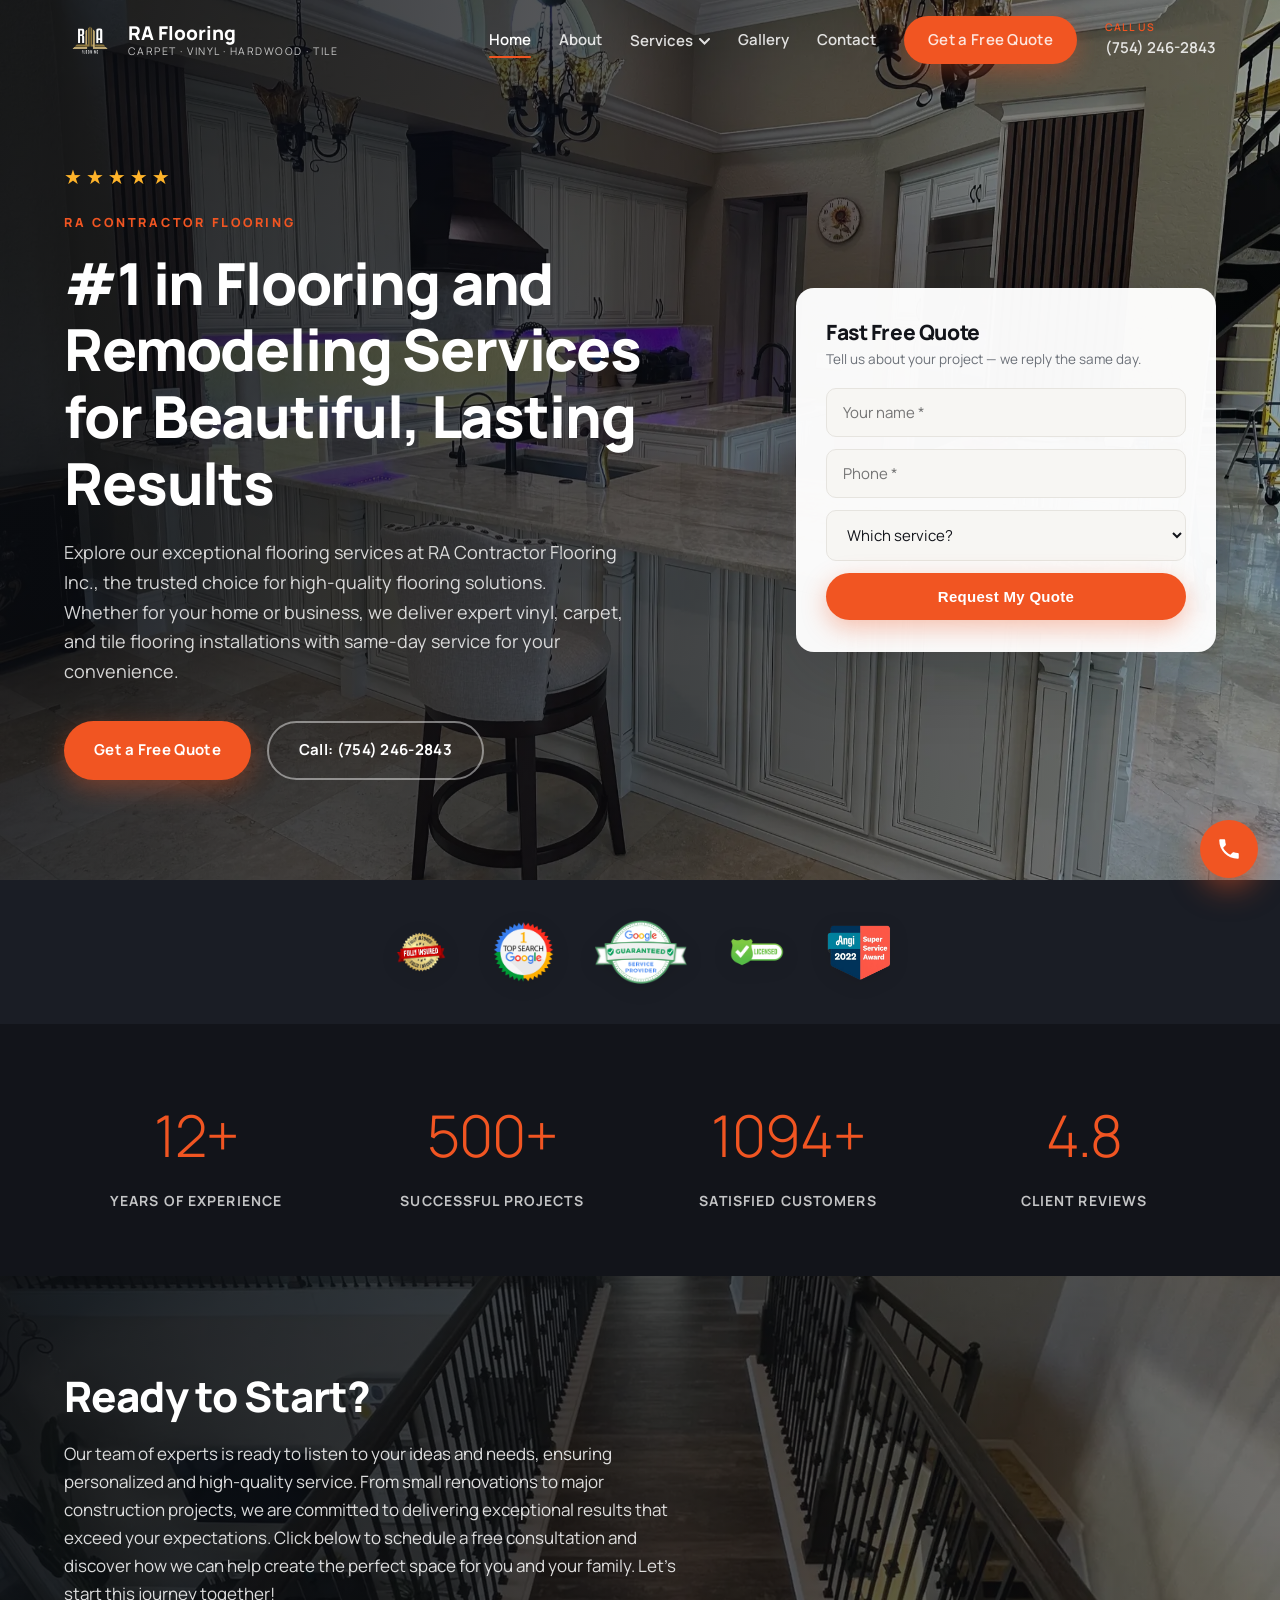
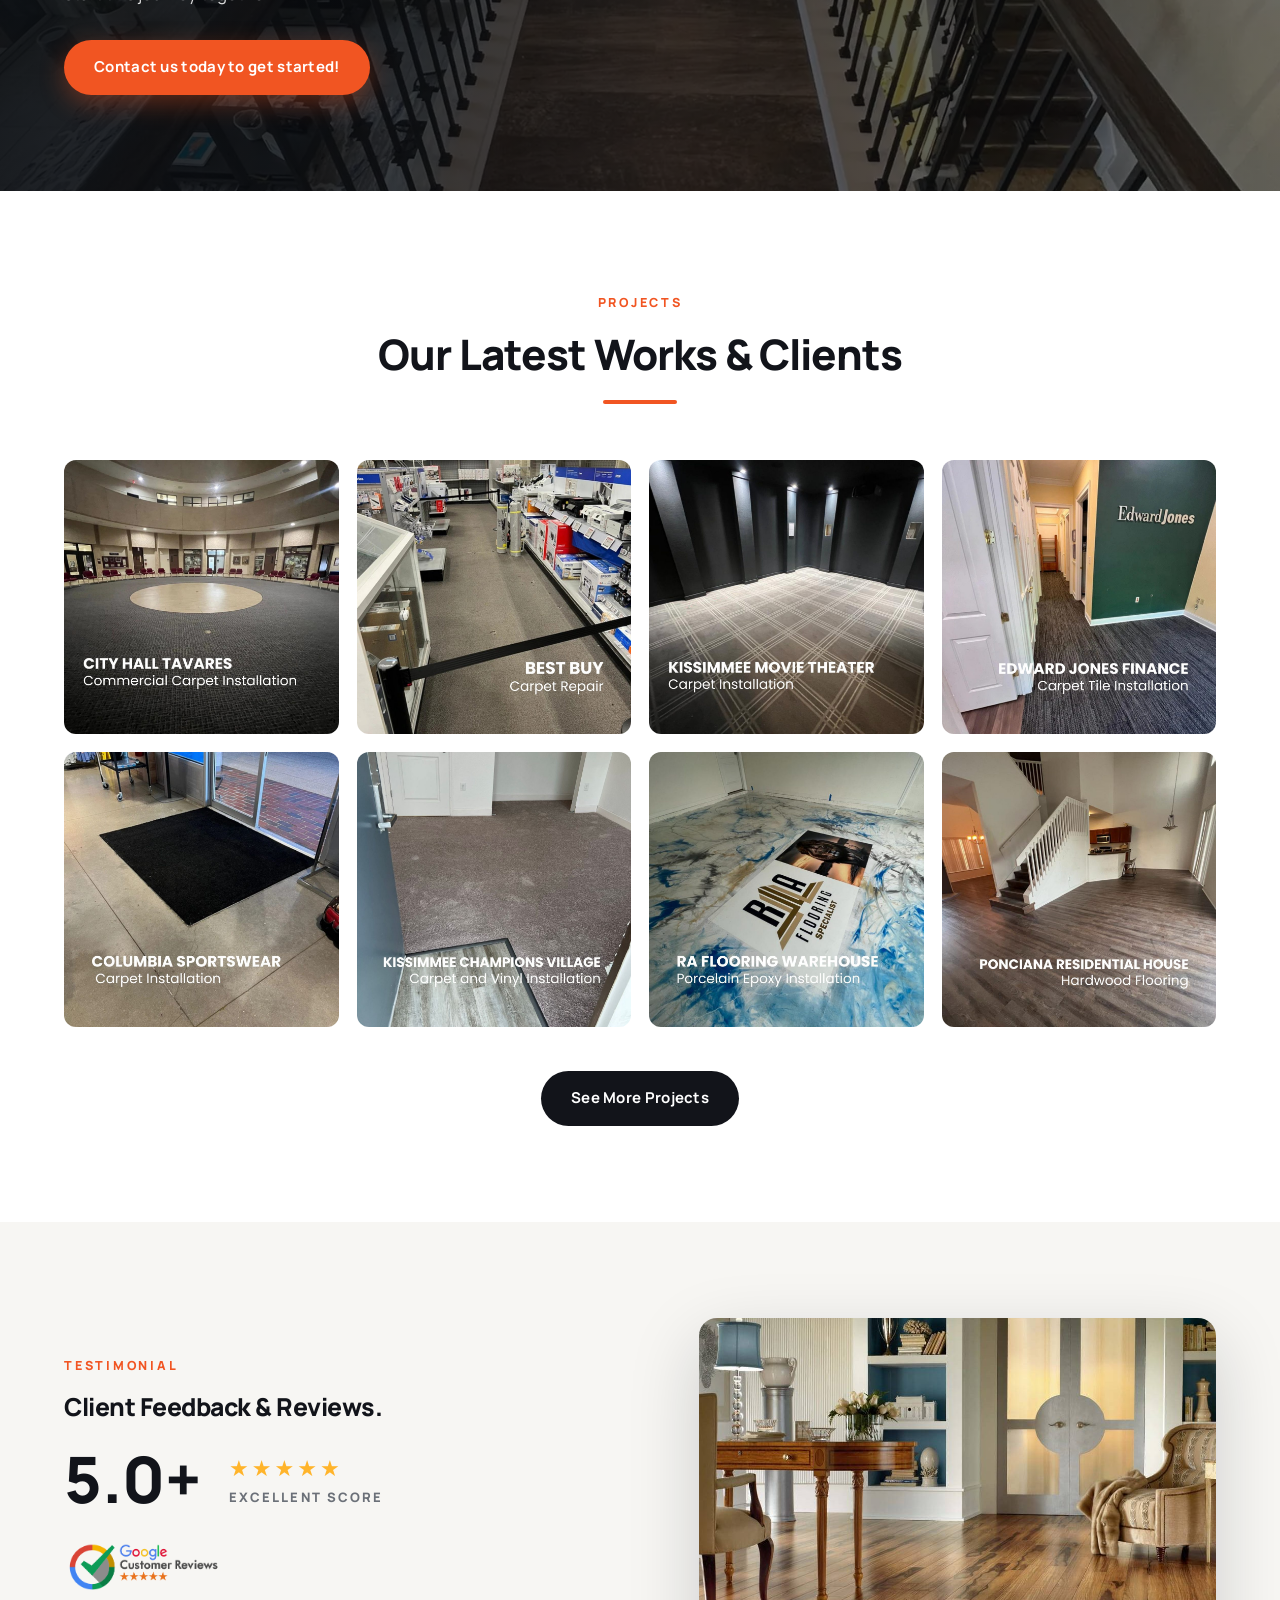
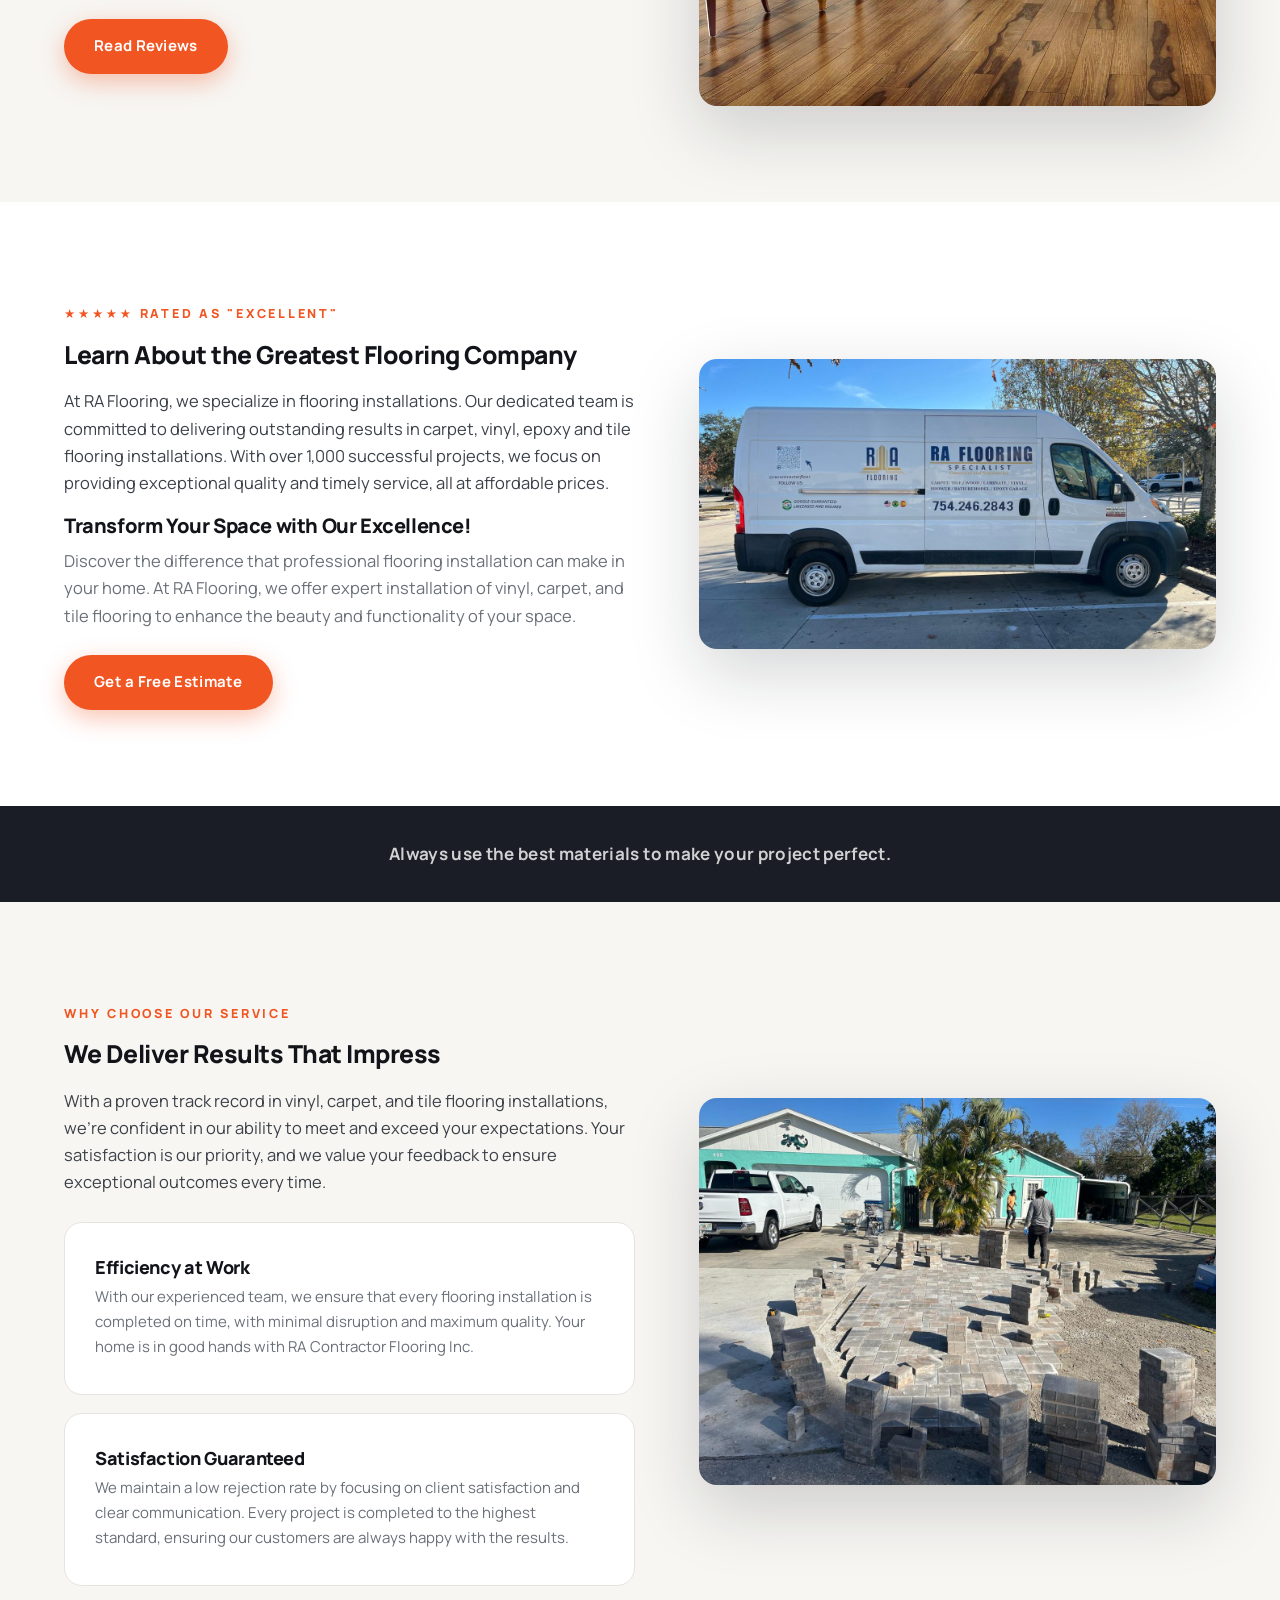
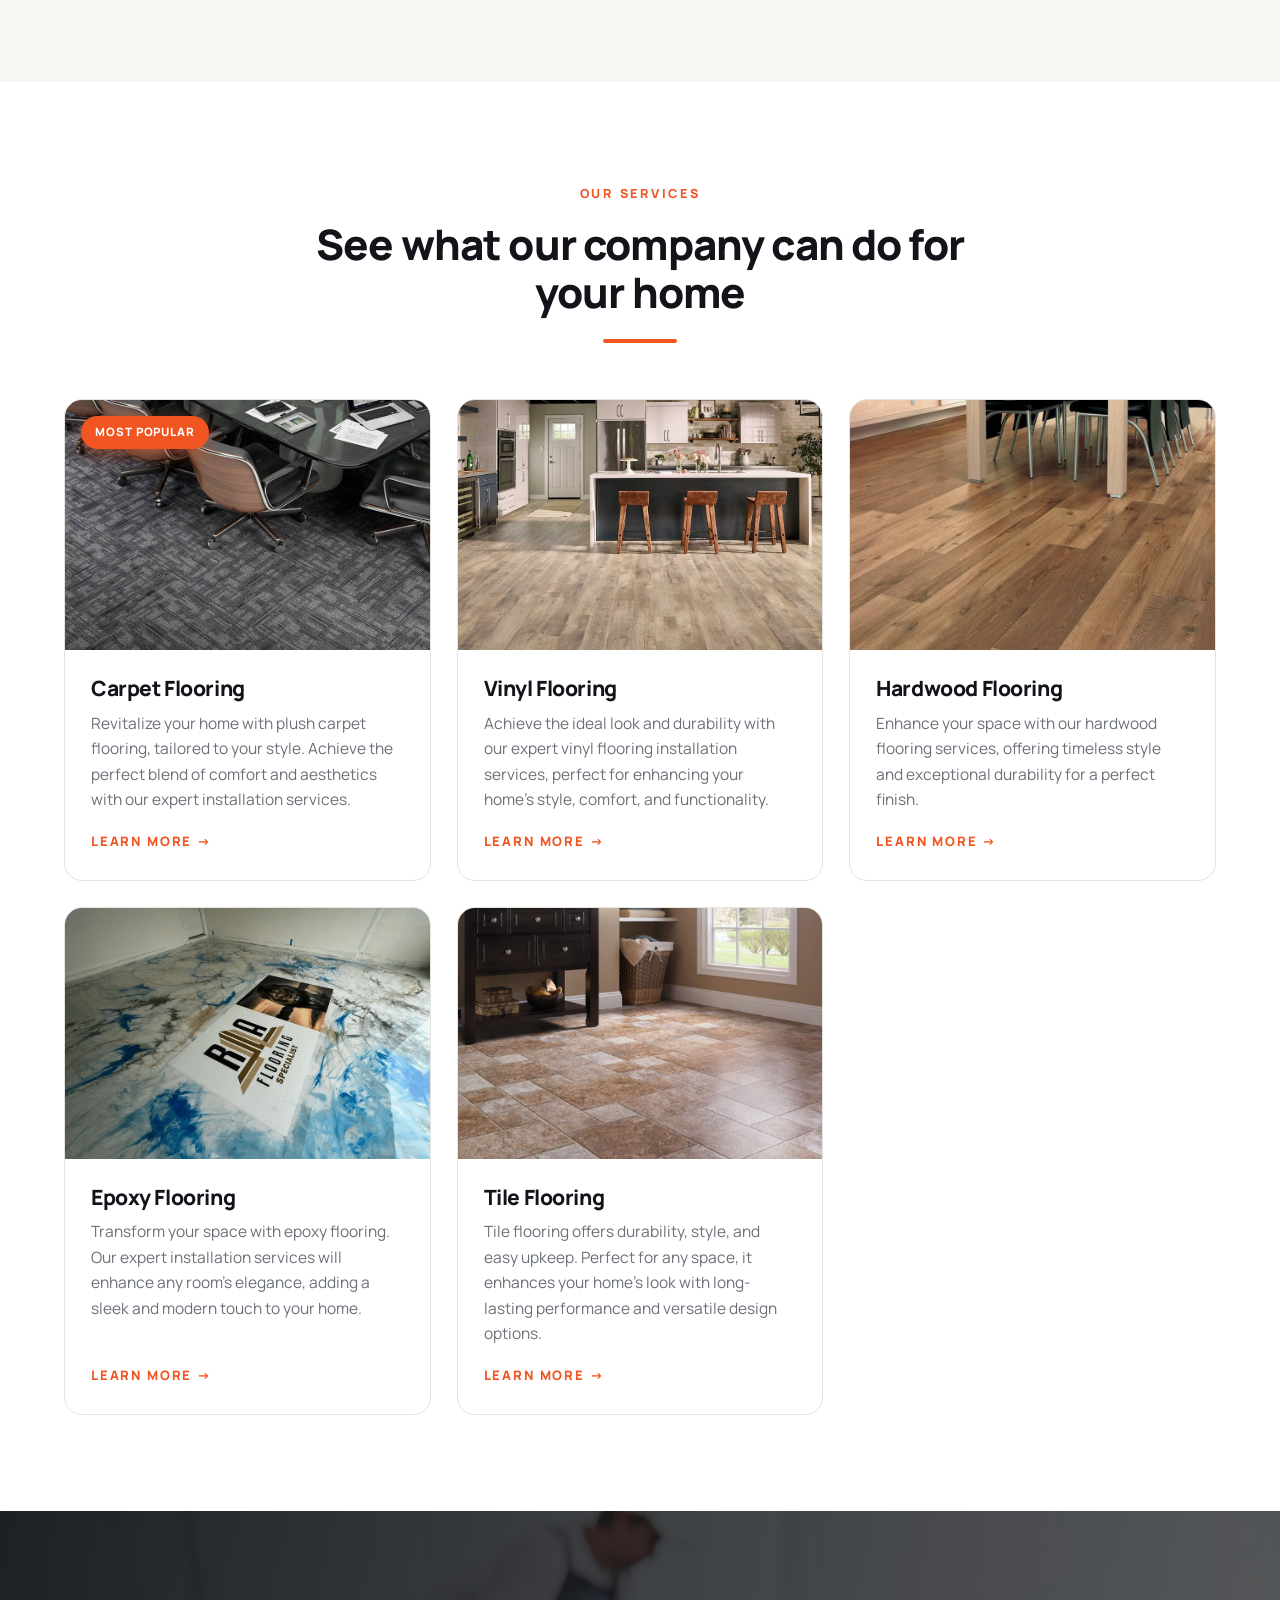
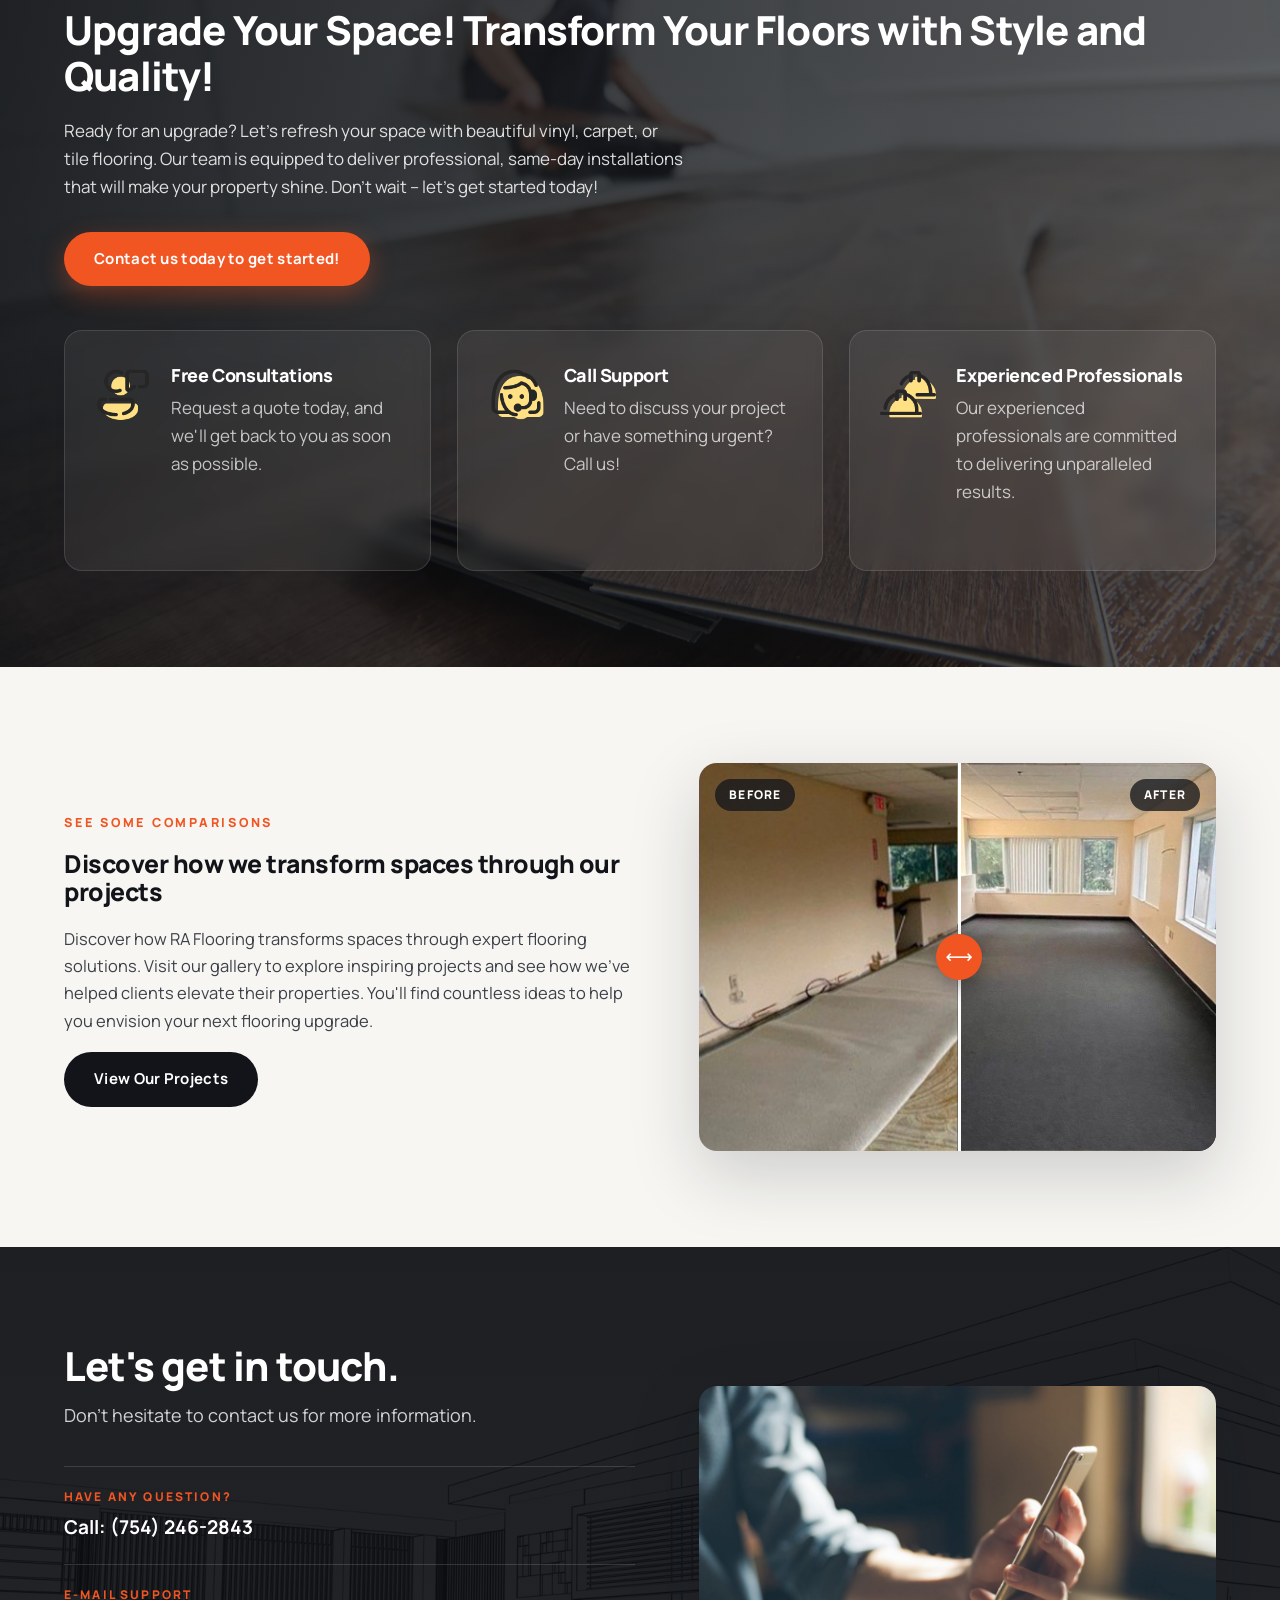
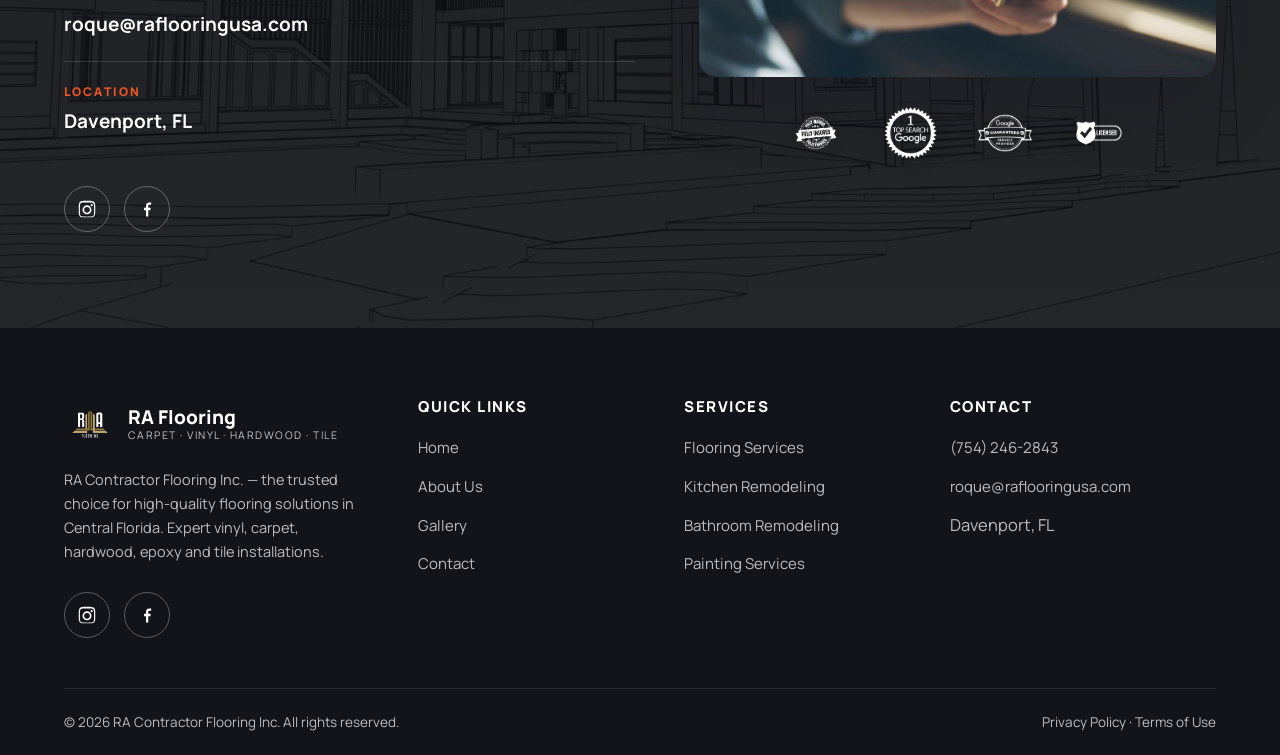
==== commit cb0b00ed: "Hero: texto à esquerda + formulário rápido de orçamento à direita Co-Authored-By: Claude Fable 5 <no" ====
--- a/index.html
+++ b/index.html
@@ -41,15 +41,41 @@
 
 <section class="hero" style="background-image:url('assets/img/hero-home.webp')">
   <div class="container">
-    <div class="hero-inner">
-      <div class="stars">★★★★★</div>
-      <span class="eyebrow">RA Contractor Flooring</span>
-      <h1>#1 in Flooring and Remodeling Services for Beautiful, Lasting Results</h1>
-      <p>Explore our exceptional flooring services at RA Contractor Flooring Inc., the trusted choice for high-quality flooring solutions. Whether for your home or business, we deliver expert vinyl, carpet, and tile flooring installations with same-day service for your convenience.</p>
-      <div class="hero-actions">
-        <a href="contact.html" class="btn btn-primary">Get a Free Quote</a>
-        <a href="tel:+17542462843" class="btn btn-ghost">Call: (754) 246-2843</a>
-      </div>
+    <div class="hero-grid">
+      <div class="hero-inner">
+        <div class="stars">★★★★★</div>
+        <span class="eyebrow">RA Contractor Flooring</span>
+        <h1>#1 in Flooring and Remodeling Services for Beautiful, Lasting Results</h1>
+        <p>Explore our exceptional flooring services at RA Contractor Flooring Inc., the trusted choice for high-quality flooring solutions. Whether for your home or business, we deliver expert vinyl, carpet, and tile flooring installations with same-day service for your convenience.</p>
+        <div class="hero-actions">
+          <a href="contact.html" class="btn btn-primary">Get a Free Quote</a>
+          <a href="tel:+17542462843" class="btn btn-ghost">Call: (754) 246-2843</a>
+        </div>
+      </div>
+      <form class="hero-form" action="https://formsubmit.co/roque@raflooringusa.com" method="POST">
+        <h3>Fast Free Quote</h3>
+        <p class="hint">Tell us about your project — we reply the same day.</p>
+        <input type="hidden" name="_subject" value="New quick quote — raflooring website">
+        <input type="hidden" name="_captcha" value="false">
+        <input type="hidden" name="_next" value="">
+        <div class="field"><input name="name" type="text" required placeholder="Your name *" aria-label="Name"></div>
+        <div class="field"><input name="phone" type="tel" required placeholder="Phone *" aria-label="Phone"></div>
+        <div class="field">
+          <select name="service" aria-label="Service">
+            <option value="" disabled selected>Which service?</option>
+            <option>Carpet Flooring</option>
+            <option>Vinyl / Luxury Vinyl Plank</option>
+            <option>Hardwood Flooring</option>
+            <option>Epoxy Flooring</option>
+            <option>Tile Flooring</option>
+            <option>Kitchen Remodeling</option>
+            <option>Bathroom Remodeling</option>
+            <option>Painting</option>
+            <option>Other</option>
+          </select>
+        </div>
+        <button type="submit" class="btn btn-primary" style="width:100%;justify-content:center">Request My Quote</button>
+      </form>
     </div>
   </div>
 </section>
--- a/assets/css/style.css
+++ b/assets/css/style.css
@@ -94,6 +94,16 @@
 .hero h1{color:#fff;font-size:clamp(34px,4.6vw,58px);margin-bottom:22px}
 .hero p{font-size:18px;color:rgba(255,255,255,.82);margin-bottom:34px;max-width:560px}
 .hero-actions{display:flex;gap:16px;flex-wrap:wrap}
+.hero-grid{display:grid;grid-template-columns:1.15fr .85fr;gap:64px;align-items:center;width:100%}
+.hero-grid .hero-inner{max-width:none}
+.hero-form{background:rgba(255,255,255,.97);border-radius:var(--radius);padding:32px 30px;box-shadow:var(--shadow-lg);color:var(--text);max-width:420px;justify-self:end;width:100%}
+.hero-form h3{font-size:21px;margin-bottom:4px}
+.hero-form .hint{color:var(--text-soft);font-size:13.5px;margin-bottom:18px}
+.hero-form .field{margin-bottom:12px}
+@media(max-width:1080px){
+  .hero-grid{grid-template-columns:1fr;gap:44px}
+  .hero-form{justify-self:start}
+}
 .hero-page{min-height:64vh;padding:180px 0 90px}
 .hero-page h1{font-size:clamp(30px,4vw,50px)}
 
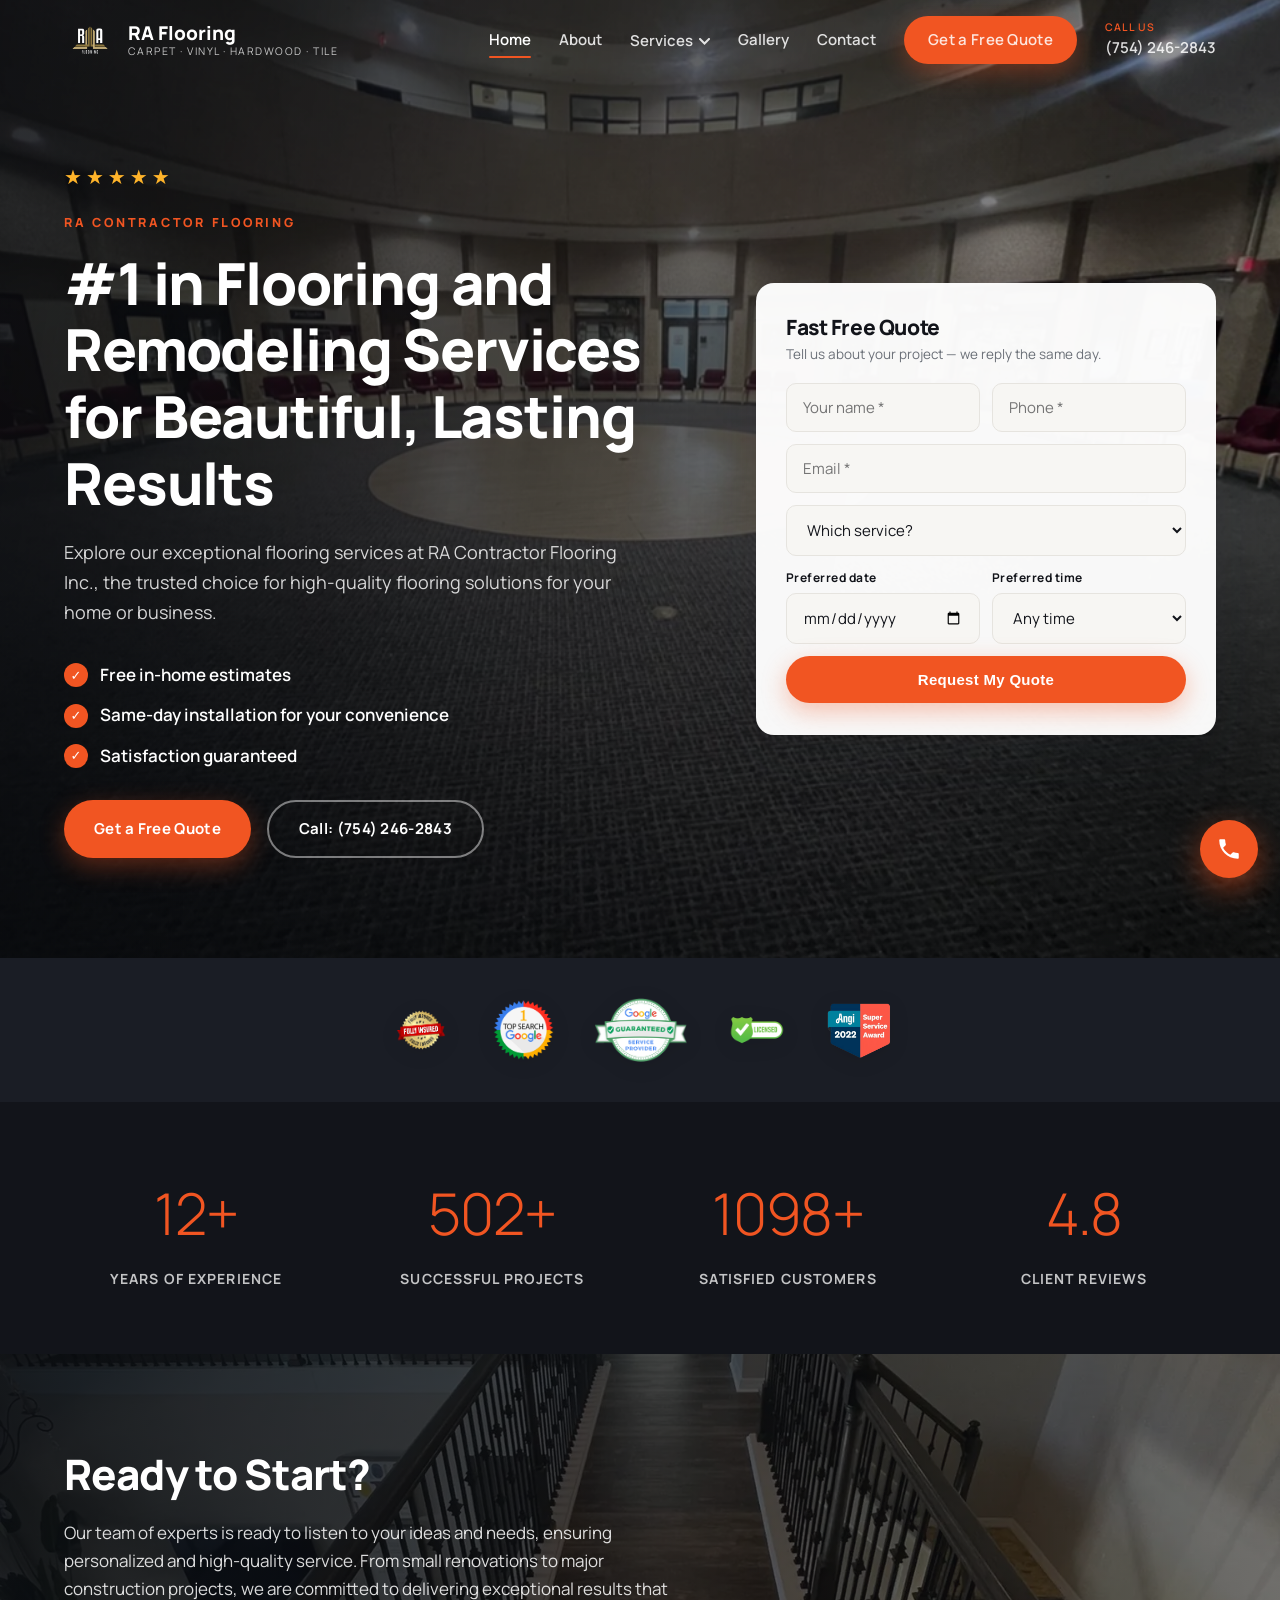
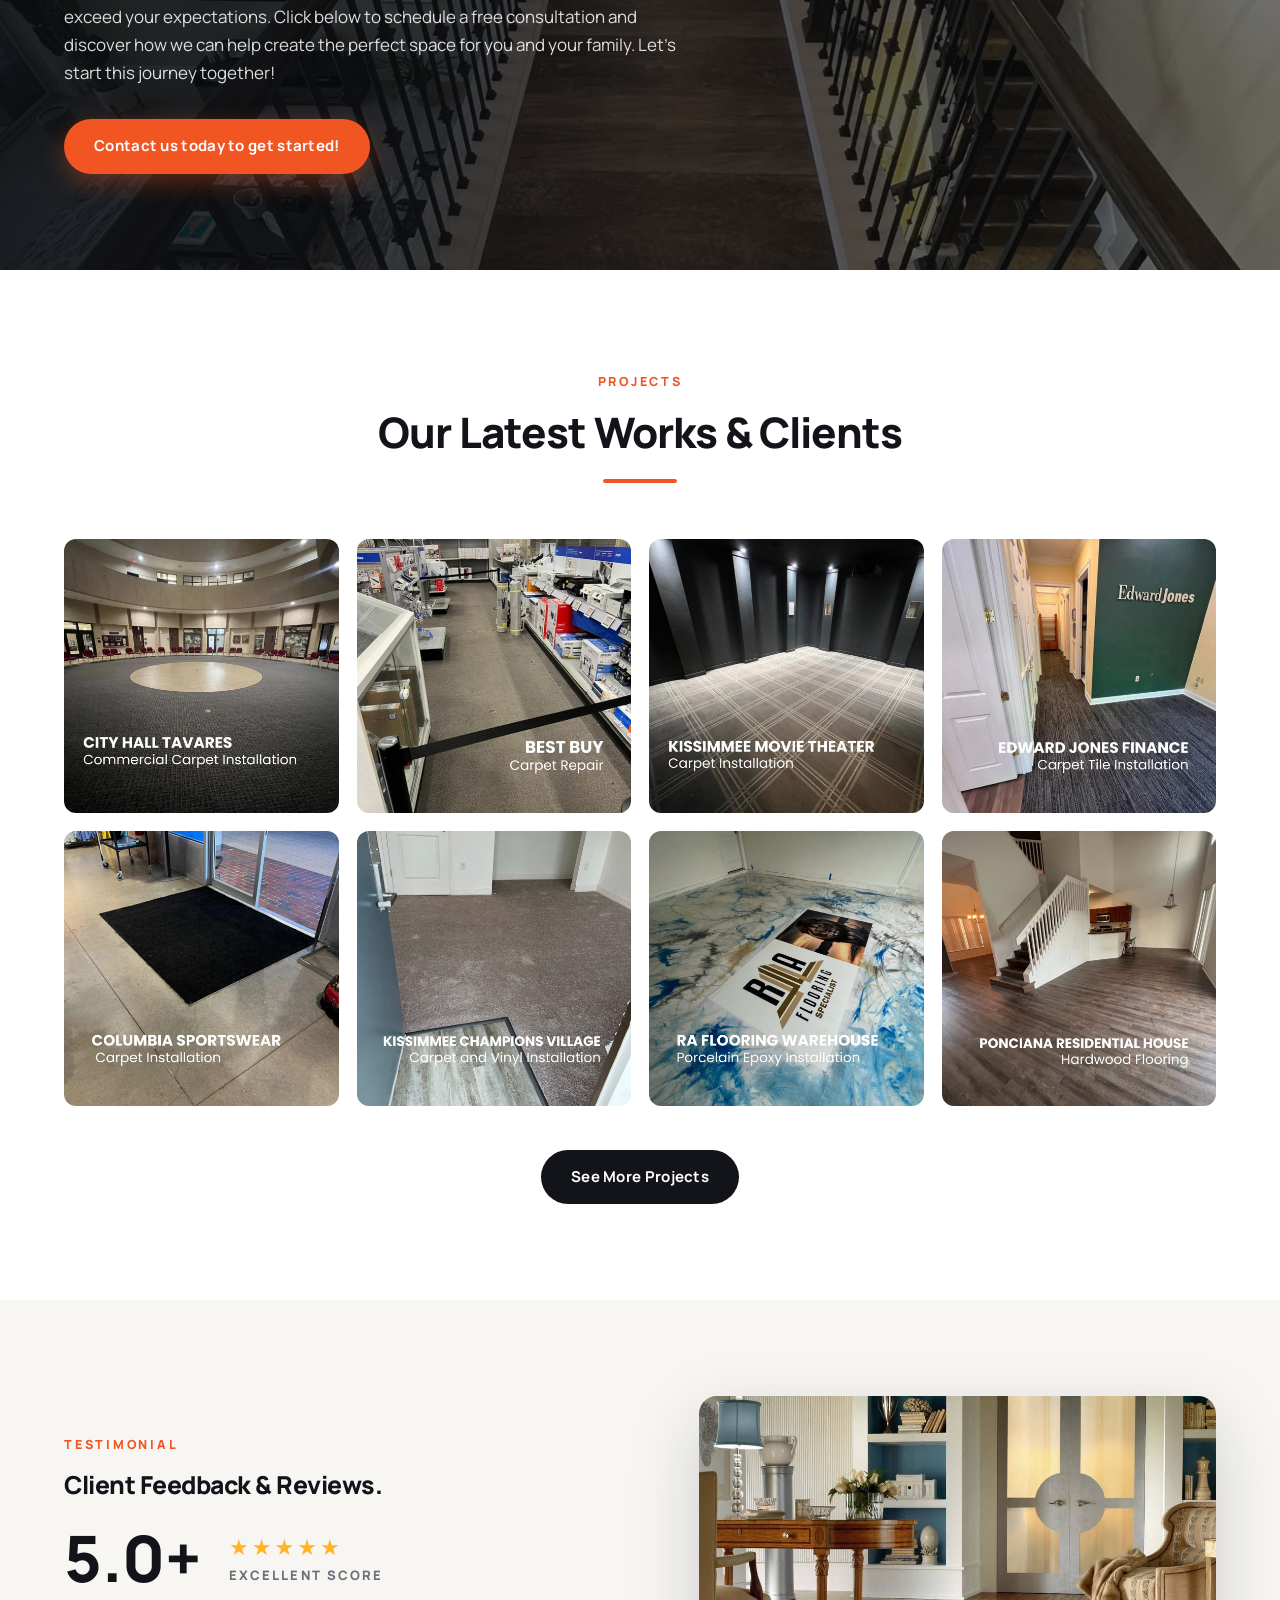
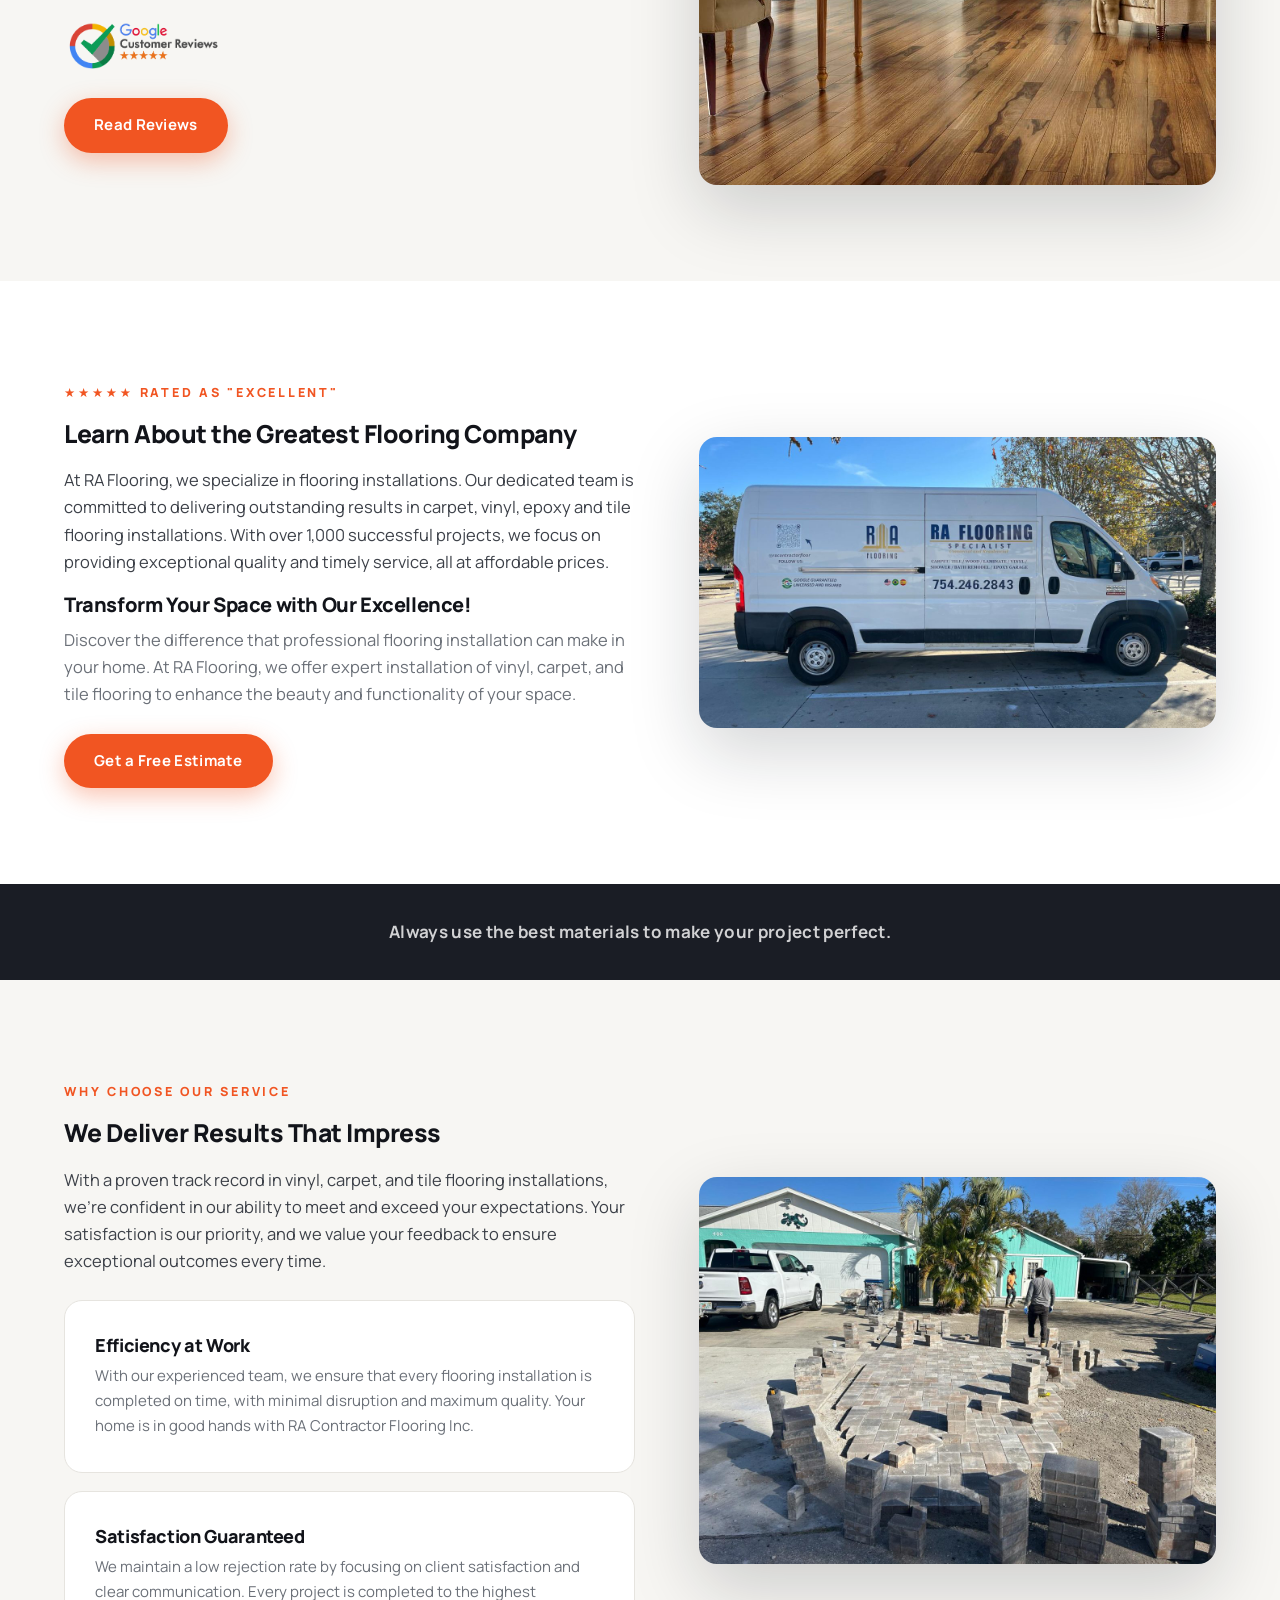
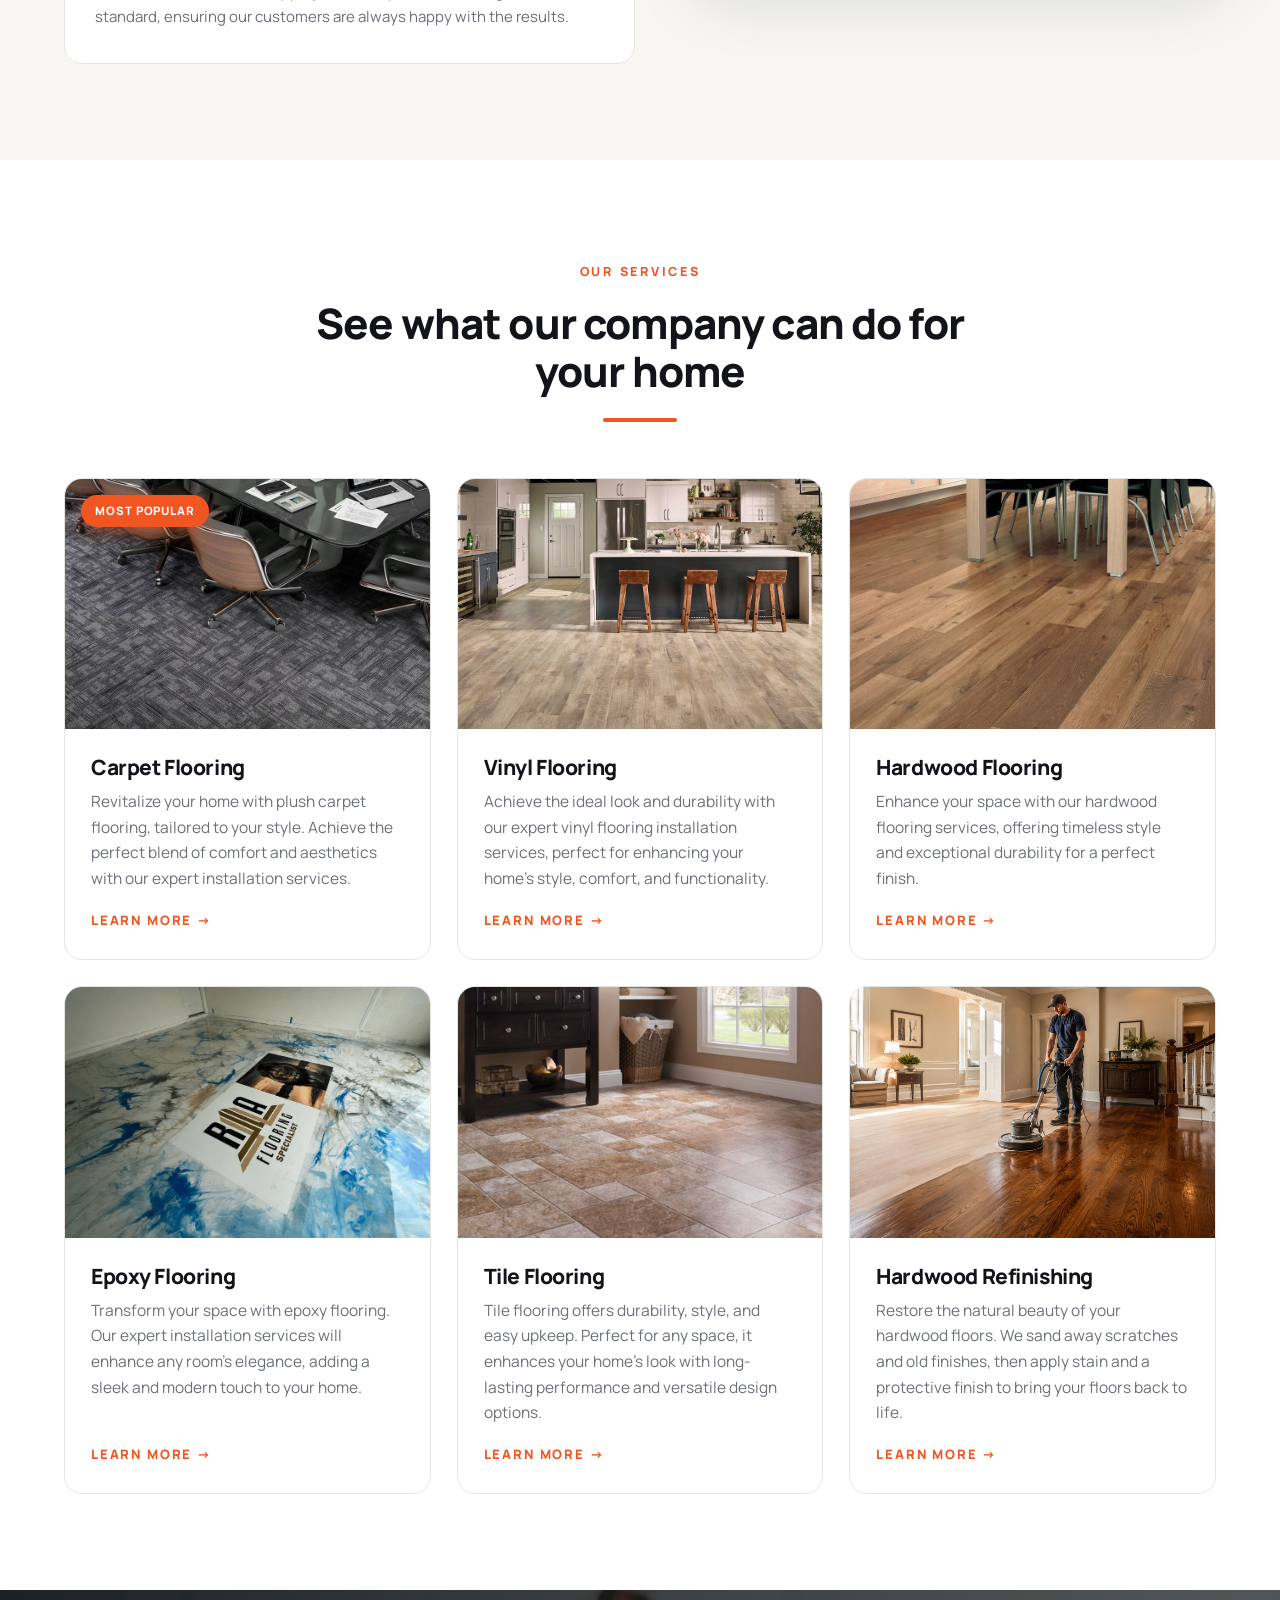
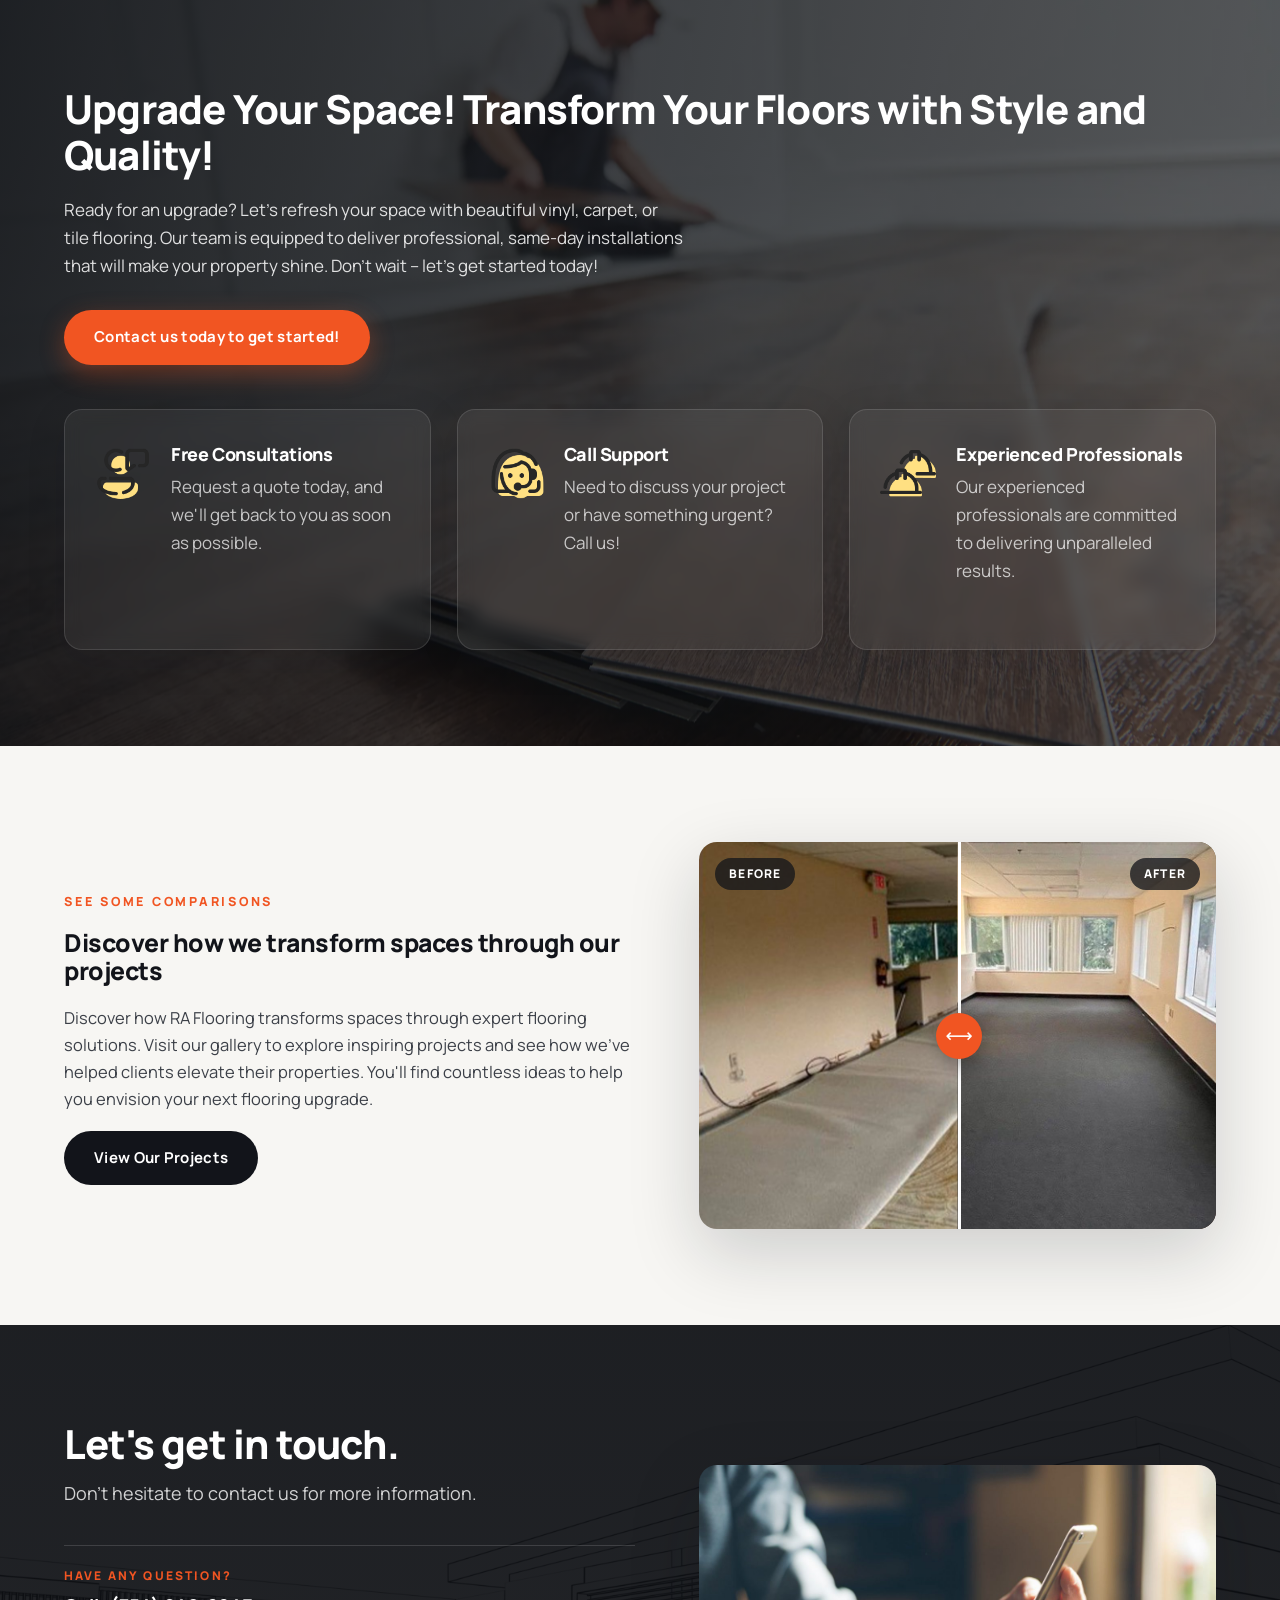
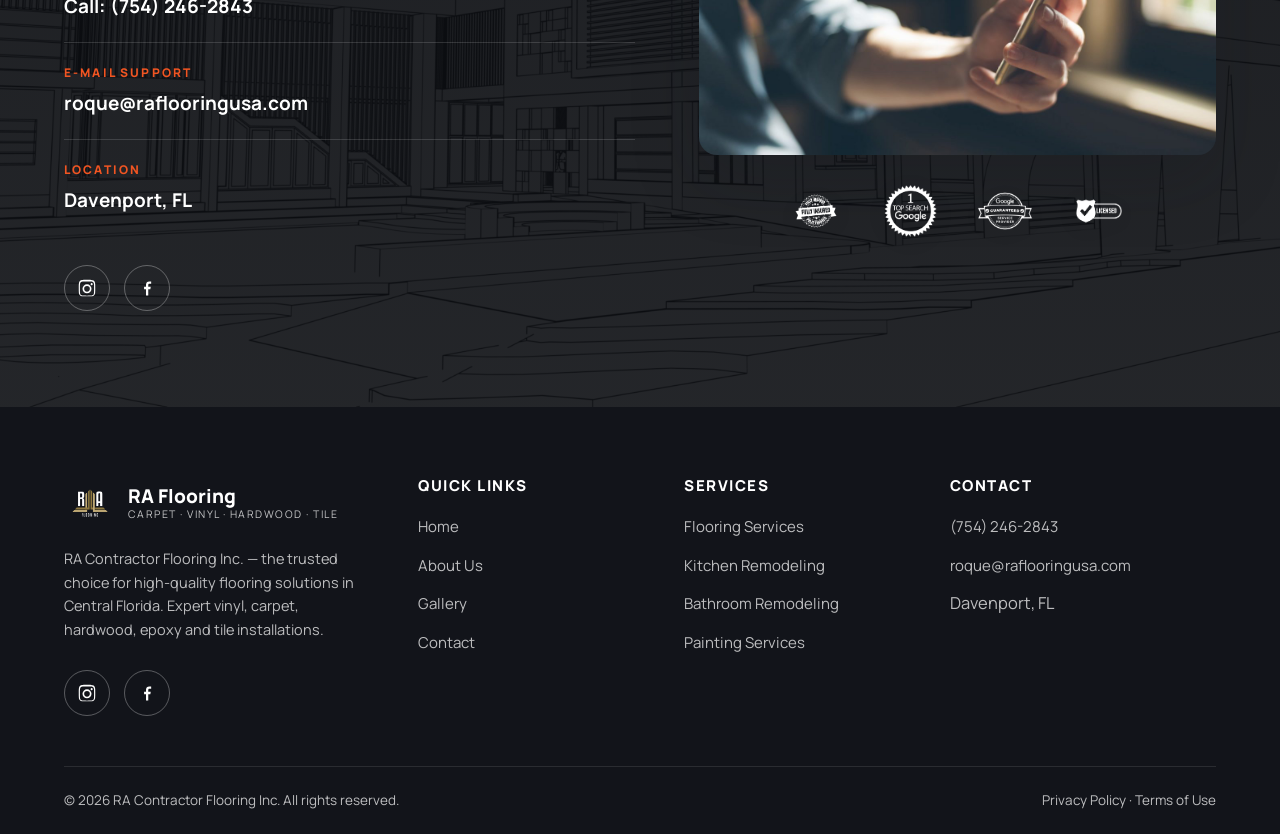
==== commit b99f0c1f: "Hero: slideshow de fotos, bullets de promessa e formulário completo; novo serviço Hardwood Refinishi" ====
--- a/index.html
+++ b/index.html
@@ -40,13 +40,25 @@
 </header>
 
 <section class="hero" style="background-image:url('assets/img/hero-home.webp')">
+  <div class="hero-slides" aria-hidden="true">
+    <div class="slide active" style="background-image:url('assets/img/hero-slide-1.webp')"></div>
+    <div class="slide" style="background-image:url('assets/img/hero-slide-2.jpg')"></div>
+    <div class="slide" style="background-image:url('assets/img/hero-slide-3.jpg')"></div>
+    <div class="slide" style="background-image:url('assets/img/hero-slide-4.webp')"></div>
+    <div class="slide" style="background-image:url('assets/img/hero-slide-5.jpeg')"></div>
+  </div>
   <div class="container">
     <div class="hero-grid">
       <div class="hero-inner">
         <div class="stars">★★★★★</div>
         <span class="eyebrow">RA Contractor Flooring</span>
         <h1>#1 in Flooring and Remodeling Services for Beautiful, Lasting Results</h1>
-        <p>Explore our exceptional flooring services at RA Contractor Flooring Inc., the trusted choice for high-quality flooring solutions. Whether for your home or business, we deliver expert vinyl, carpet, and tile flooring installations with same-day service for your convenience.</p>
+        <p>Explore our exceptional flooring services at RA Contractor Flooring Inc., the trusted choice for high-quality flooring solutions for your home or business.</p>
+        <ul class="hero-check">
+          <li><span class="tick">✓</span>Free in-home estimates</li>
+          <li><span class="tick">✓</span>Same-day installation for your convenience</li>
+          <li><span class="tick">✓</span>Satisfaction guaranteed</li>
+        </ul>
         <div class="hero-actions">
           <a href="contact.html" class="btn btn-primary">Get a Free Quote</a>
           <a href="tel:+17542462843" class="btn btn-ghost">Call: (754) 246-2843</a>
@@ -58,14 +70,18 @@
         <input type="hidden" name="_subject" value="New quick quote — raflooring website">
         <input type="hidden" name="_captcha" value="false">
         <input type="hidden" name="_next" value="">
-        <div class="field"><input name="name" type="text" required placeholder="Your name *" aria-label="Name"></div>
-        <div class="field"><input name="phone" type="tel" required placeholder="Phone *" aria-label="Phone"></div>
+        <div class="form-row">
+          <div class="field"><input name="name" type="text" required placeholder="Your name *" aria-label="Name"></div>
+          <div class="field"><input name="phone" type="tel" required placeholder="Phone *" aria-label="Phone"></div>
+        </div>
+        <div class="field"><input name="email" type="email" required placeholder="Email *" aria-label="Email"></div>
         <div class="field">
           <select name="service" aria-label="Service">
             <option value="" disabled selected>Which service?</option>
             <option>Carpet Flooring</option>
             <option>Vinyl / Luxury Vinyl Plank</option>
             <option>Hardwood Flooring</option>
+            <option>Hardwood Refinishing</option>
             <option>Epoxy Flooring</option>
             <option>Tile Flooring</option>
             <option>Kitchen Remodeling</option>
@@ -73,6 +89,17 @@
             <option>Painting</option>
             <option>Other</option>
           </select>
+        </div>
+        <div class="form-row">
+          <div class="field"><label for="hf-date">Preferred date</label><input id="hf-date" name="preferred_date" type="date" aria-label="Preferred date"></div>
+          <div class="field"><label for="hf-time">Preferred time</label>
+            <select id="hf-time" name="preferred_time" aria-label="Preferred time">
+              <option value="" disabled selected>Any time</option>
+              <option>Morning (8am – 12pm)</option>
+              <option>Afternoon (12pm – 4pm)</option>
+              <option>Evening (4pm – 7pm)</option>
+            </select>
+          </div>
         </div>
         <button type="submit" class="btn btn-primary" style="width:100%;justify-content:center">Request My Quote</button>
       </form>
@@ -204,6 +231,10 @@
       <article class="svc-card reveal">
   <div class="thumb"><img src="assets/img/svc-tile.jpg" alt="Tile Flooring" loading="lazy"></div>
   <div class="body"><h3>Tile Flooring</h3><p>Tile flooring offers durability, style, and easy upkeep. Perfect for any space, it enhances your home's look with long-lasting performance and versatile design options.</p><a class="link" href="services.html">Learn more →</a></div>
+</article>
+      <article class="svc-card reveal">
+  <div class="thumb"><img src="assets/img/svc-refinishing.jpeg" alt="Hardwood Refinishing" loading="lazy"></div>
+  <div class="body"><h3>Hardwood Refinishing</h3><p>Restore the natural beauty of your hardwood floors. We sand away scratches and old finishes, then apply stain and a protective finish to bring your floors back to life.</p><a class="link" href="services.html">Learn more →</a></div>
 </article>
     </div>
   </div>
--- a/assets/css/style.css
+++ b/assets/css/style.css
@@ -85,8 +85,13 @@
 }
 
 /* ---------- hero ---------- */
-.hero{position:relative;min-height:92vh;display:flex;align-items:center;padding:160px 0 100px;background-size:cover;background-position:center;color:#fff}
-.hero::before{content:'';position:absolute;inset:0;background:linear-gradient(100deg,rgba(10,12,16,.88) 0%,rgba(10,12,16,.62) 55%,rgba(10,12,16,.35) 100%)}
+.hero{position:relative;min-height:92vh;display:flex;align-items:center;padding:160px 0 100px;background-size:cover;background-position:center;color:#fff;overflow:hidden}
+.hero::before{content:'';position:absolute;inset:0;z-index:1;background:linear-gradient(100deg,rgba(10,12,16,.88) 0%,rgba(10,12,16,.62) 55%,rgba(10,12,16,.35) 100%)}
+.hero-slides{position:absolute;inset:0;z-index:0}
+.hero-slides .slide{position:absolute;inset:0;background-size:cover;background-position:center;opacity:0;transition:opacity 1.2s ease}
+.hero-slides .slide.active{opacity:1;animation:kenburns 7s ease-out forwards}
+@keyframes kenburns{from{transform:scale(1)}to{transform:scale(1.09)}}
+@media(prefers-reduced-motion:reduce){.hero-slides .slide.active{animation:none}}
 .hero .container{position:relative;z-index:2}
 .hero-inner{max-width:640px}
 .hero .stars{color:#ffb42a;font-size:20px;letter-spacing:4px;margin-bottom:14px}
@@ -96,10 +101,16 @@
 .hero-actions{display:flex;gap:16px;flex-wrap:wrap}
 .hero-grid{display:grid;grid-template-columns:1.15fr .85fr;gap:64px;align-items:center;width:100%}
 .hero-grid .hero-inner{max-width:none}
-.hero-form{background:rgba(255,255,255,.97);border-radius:var(--radius);padding:32px 30px;box-shadow:var(--shadow-lg);color:var(--text);max-width:420px;justify-self:end;width:100%}
+.hero-form{background:rgba(255,255,255,.97);border-radius:var(--radius);padding:32px 30px;box-shadow:var(--shadow-lg);color:var(--text);max-width:460px;justify-self:end;width:100%}
 .hero-form h3{font-size:21px;margin-bottom:4px}
 .hero-form .hint{color:var(--text-soft);font-size:13.5px;margin-bottom:18px}
 .hero-form .field{margin-bottom:12px}
+.hero-form .form-row{display:grid;grid-template-columns:1fr 1fr;gap:12px}
+@media(max-width:560px){.hero-form .form-row{grid-template-columns:1fr}}
+.hero-form .field label{display:block;font-size:12px;font-weight:700;margin-bottom:5px;color:var(--dark)}
+.hero-check{margin:0 0 30px;display:grid;gap:12px}
+.hero-check li{display:flex;align-items:center;gap:12px;font-size:17px;font-weight:600;color:#fff}
+.hero-check .tick{flex-shrink:0;width:24px;height:24px;border-radius:50%;background:var(--orange);color:#fff;display:grid;place-items:center;font-size:13px;font-weight:800}
 @media(max-width:1080px){
   .hero-grid{grid-template-columns:1fr;gap:44px}
   .hero-form{justify-self:start}
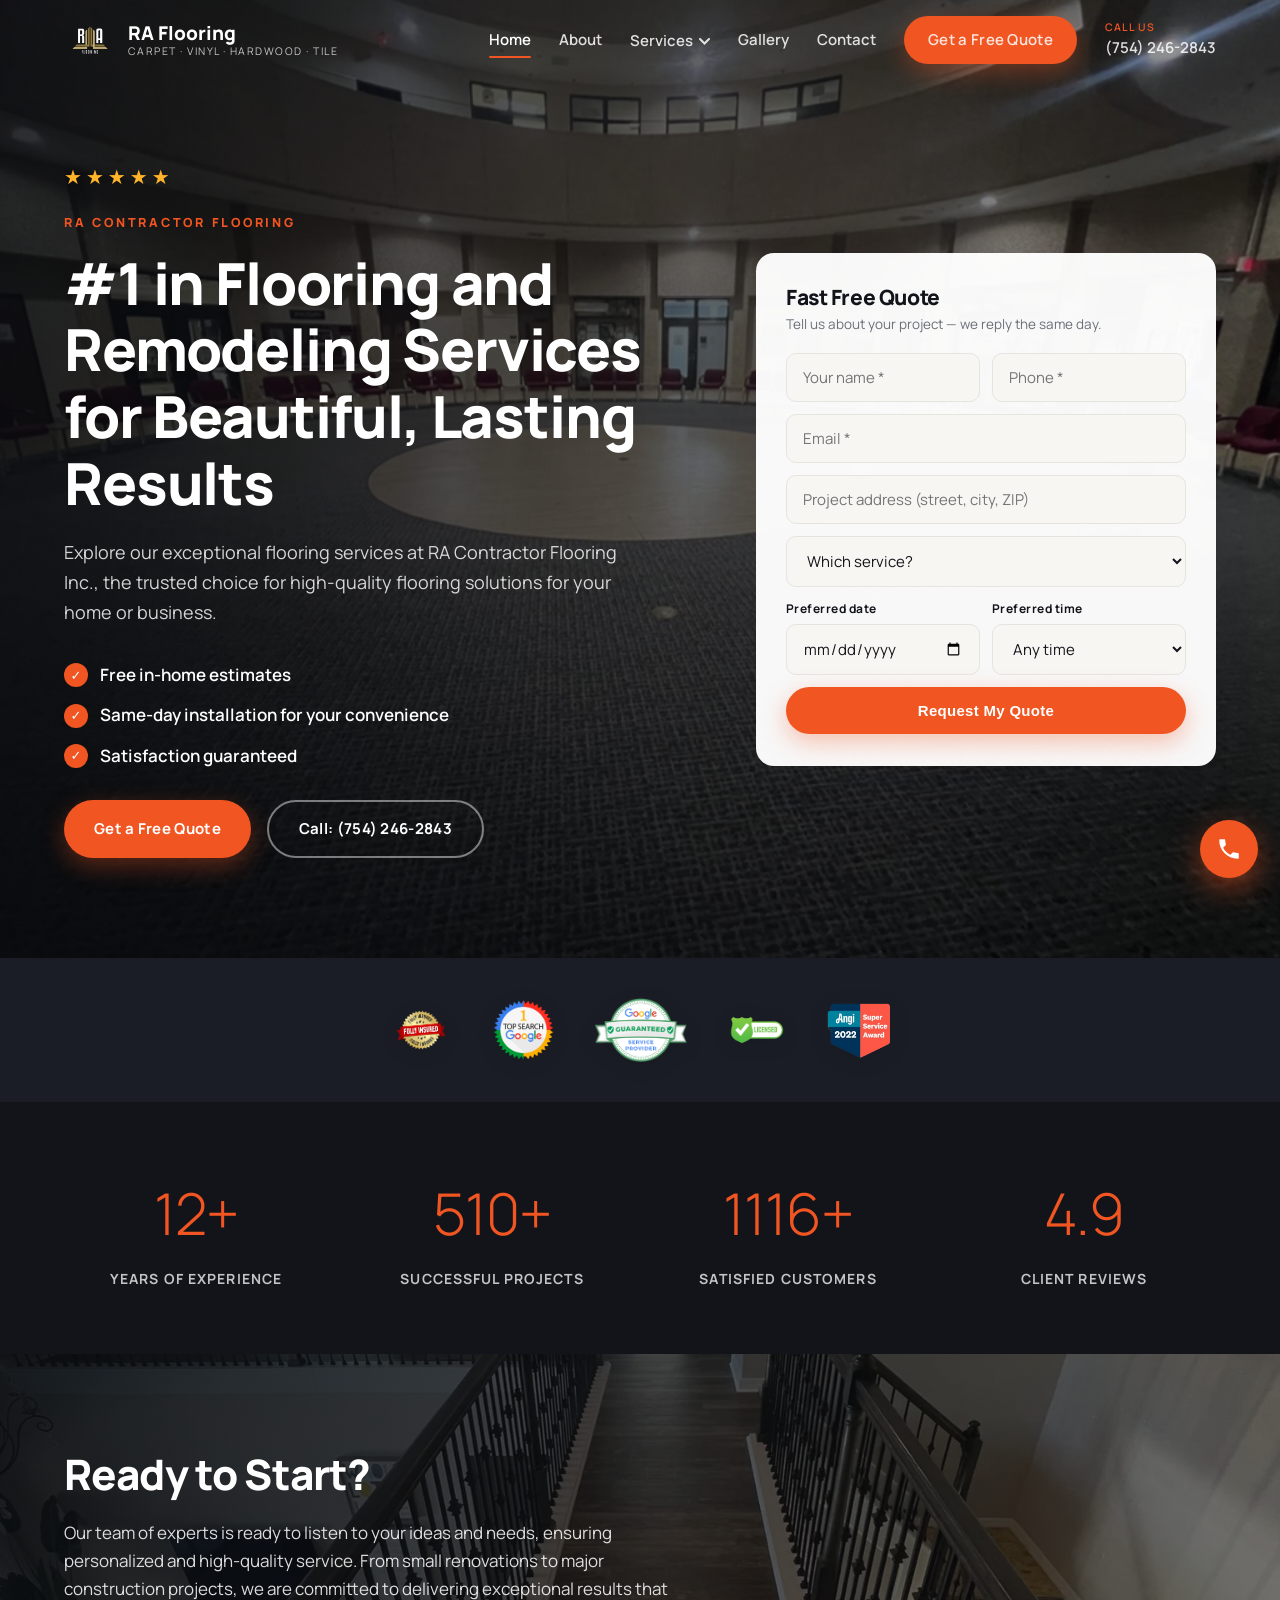
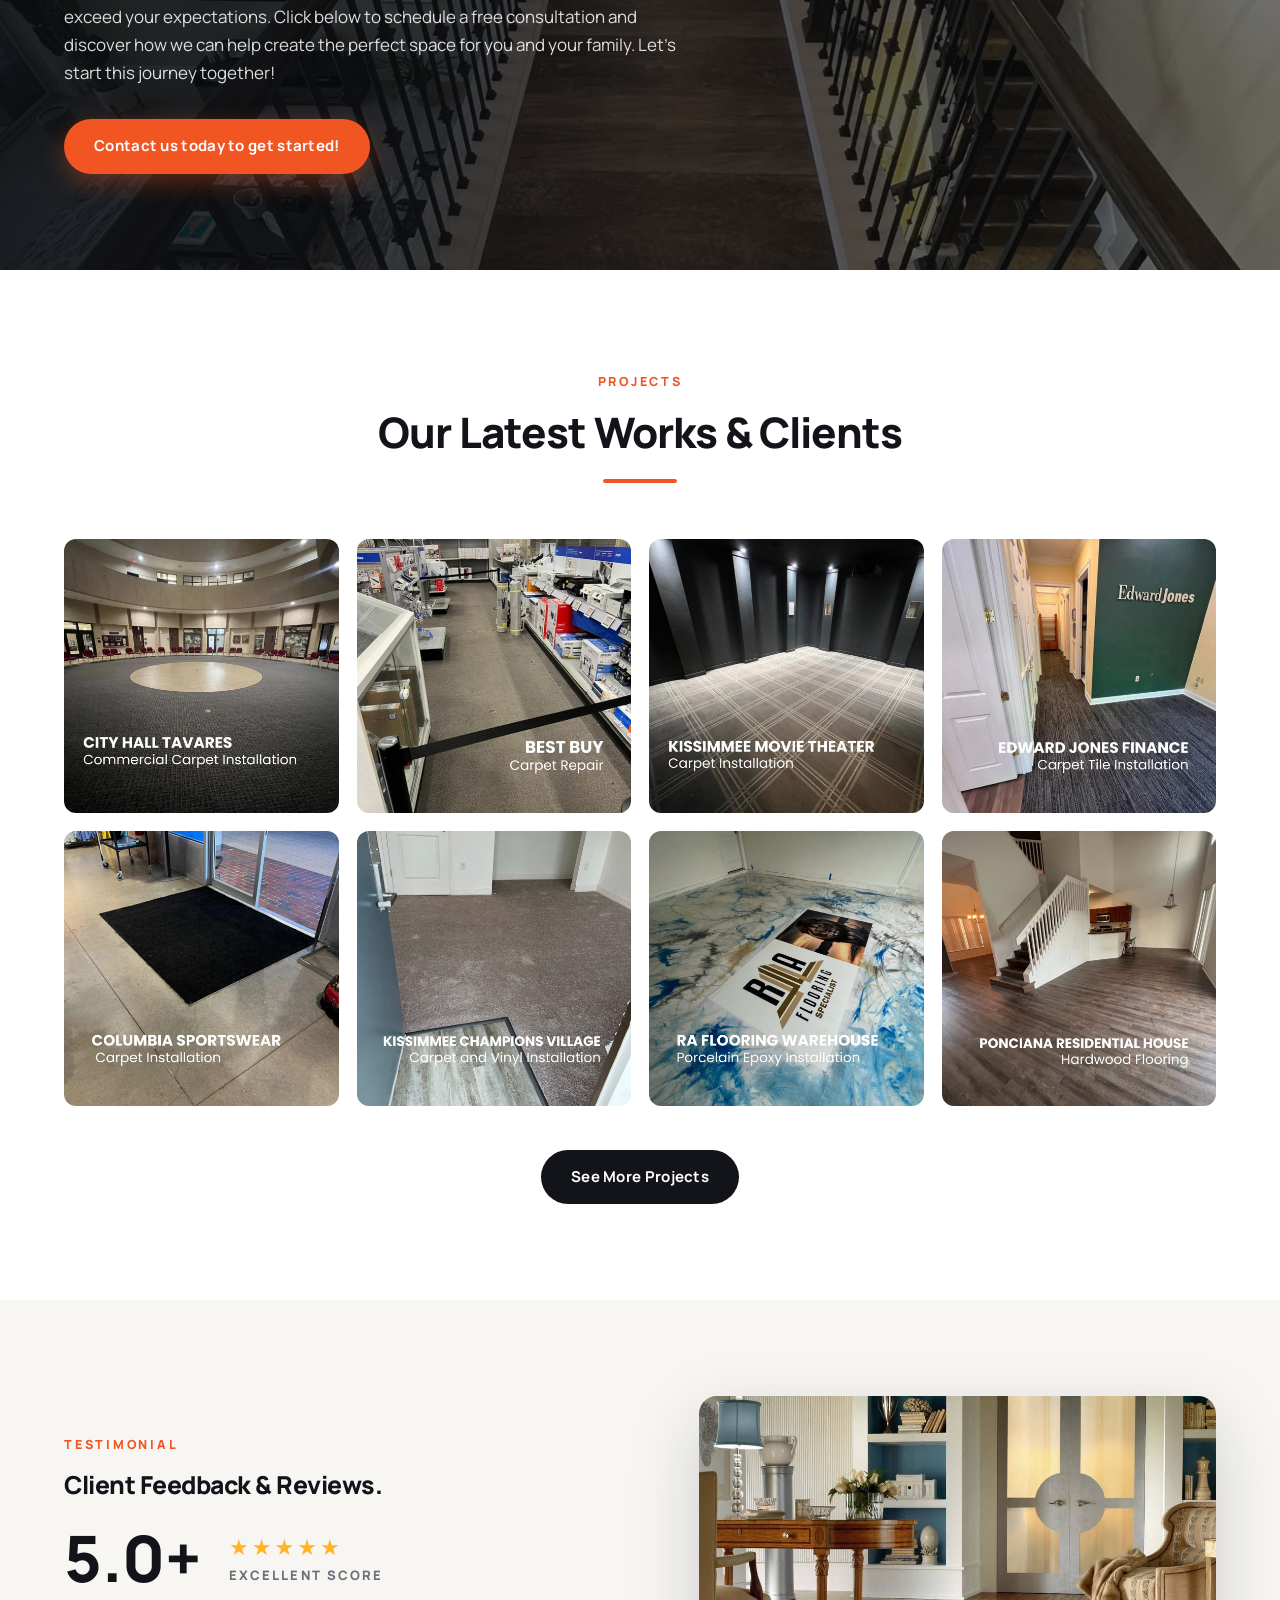
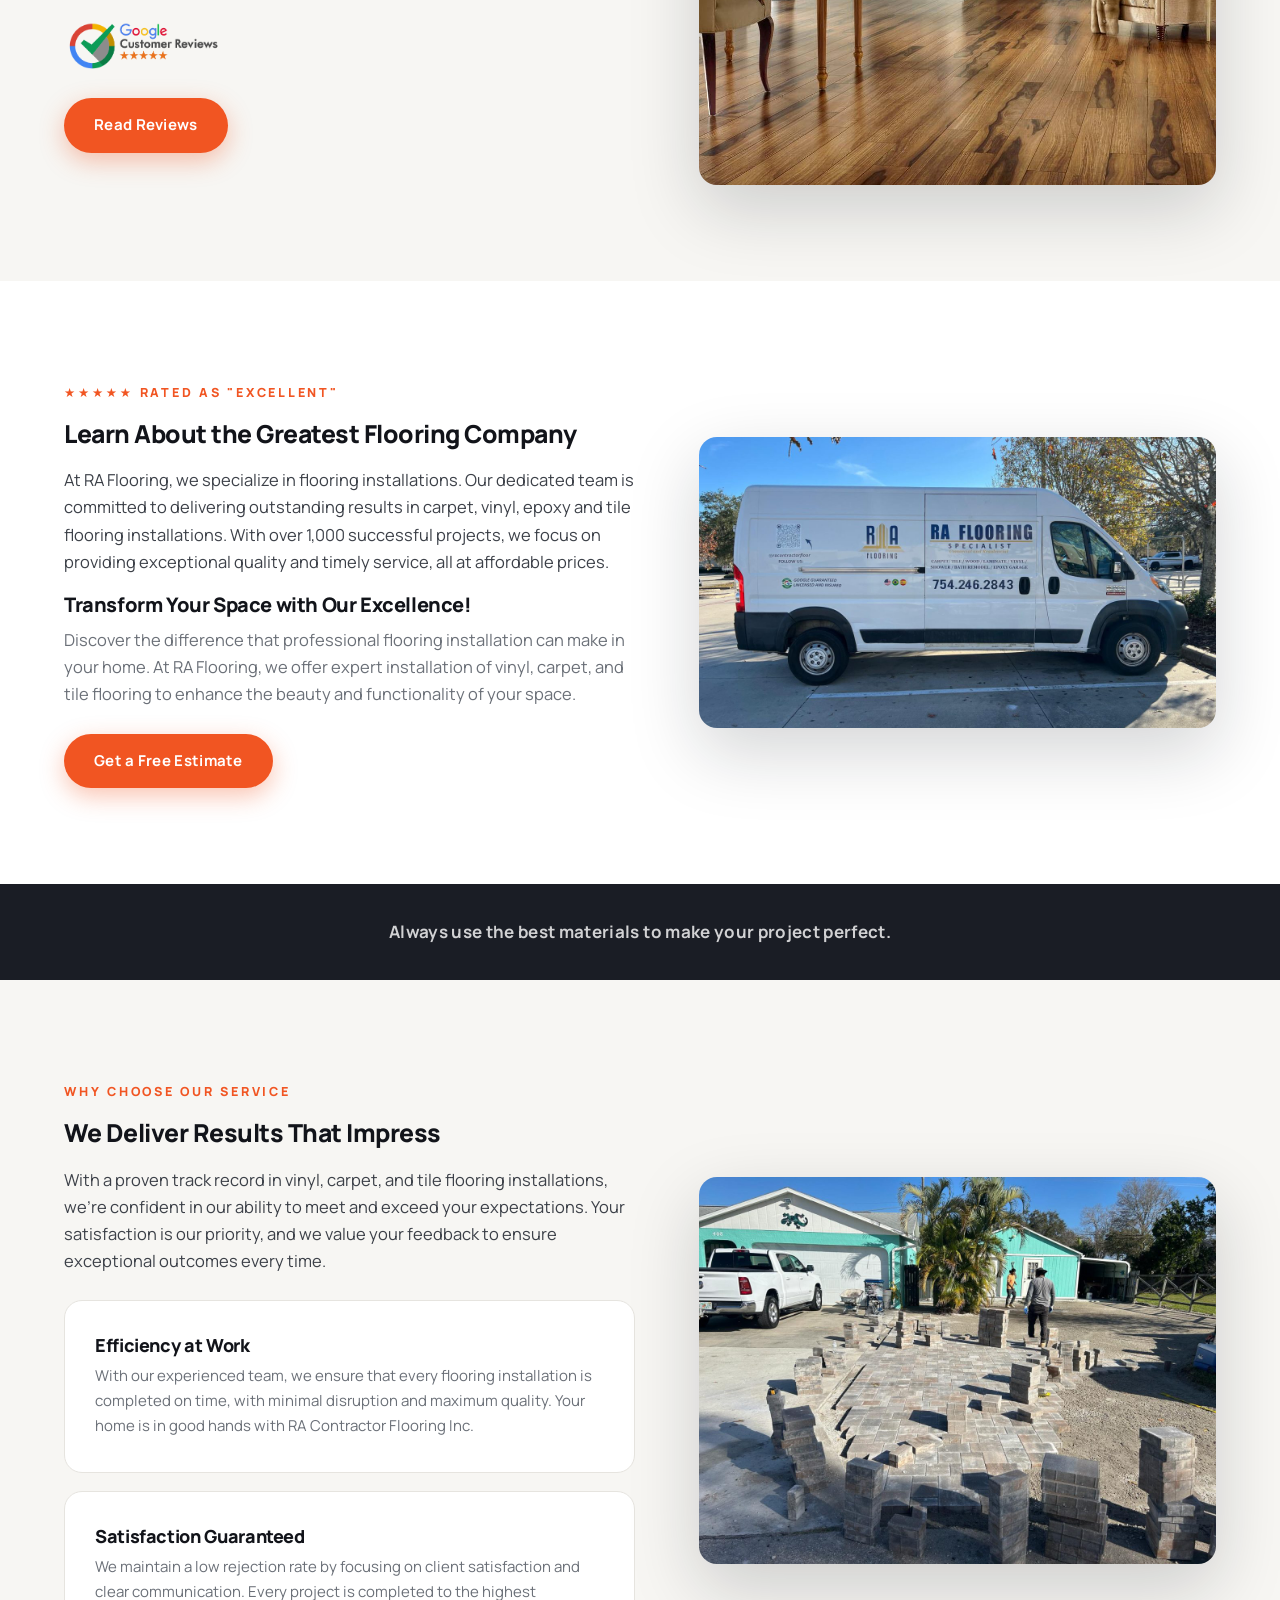
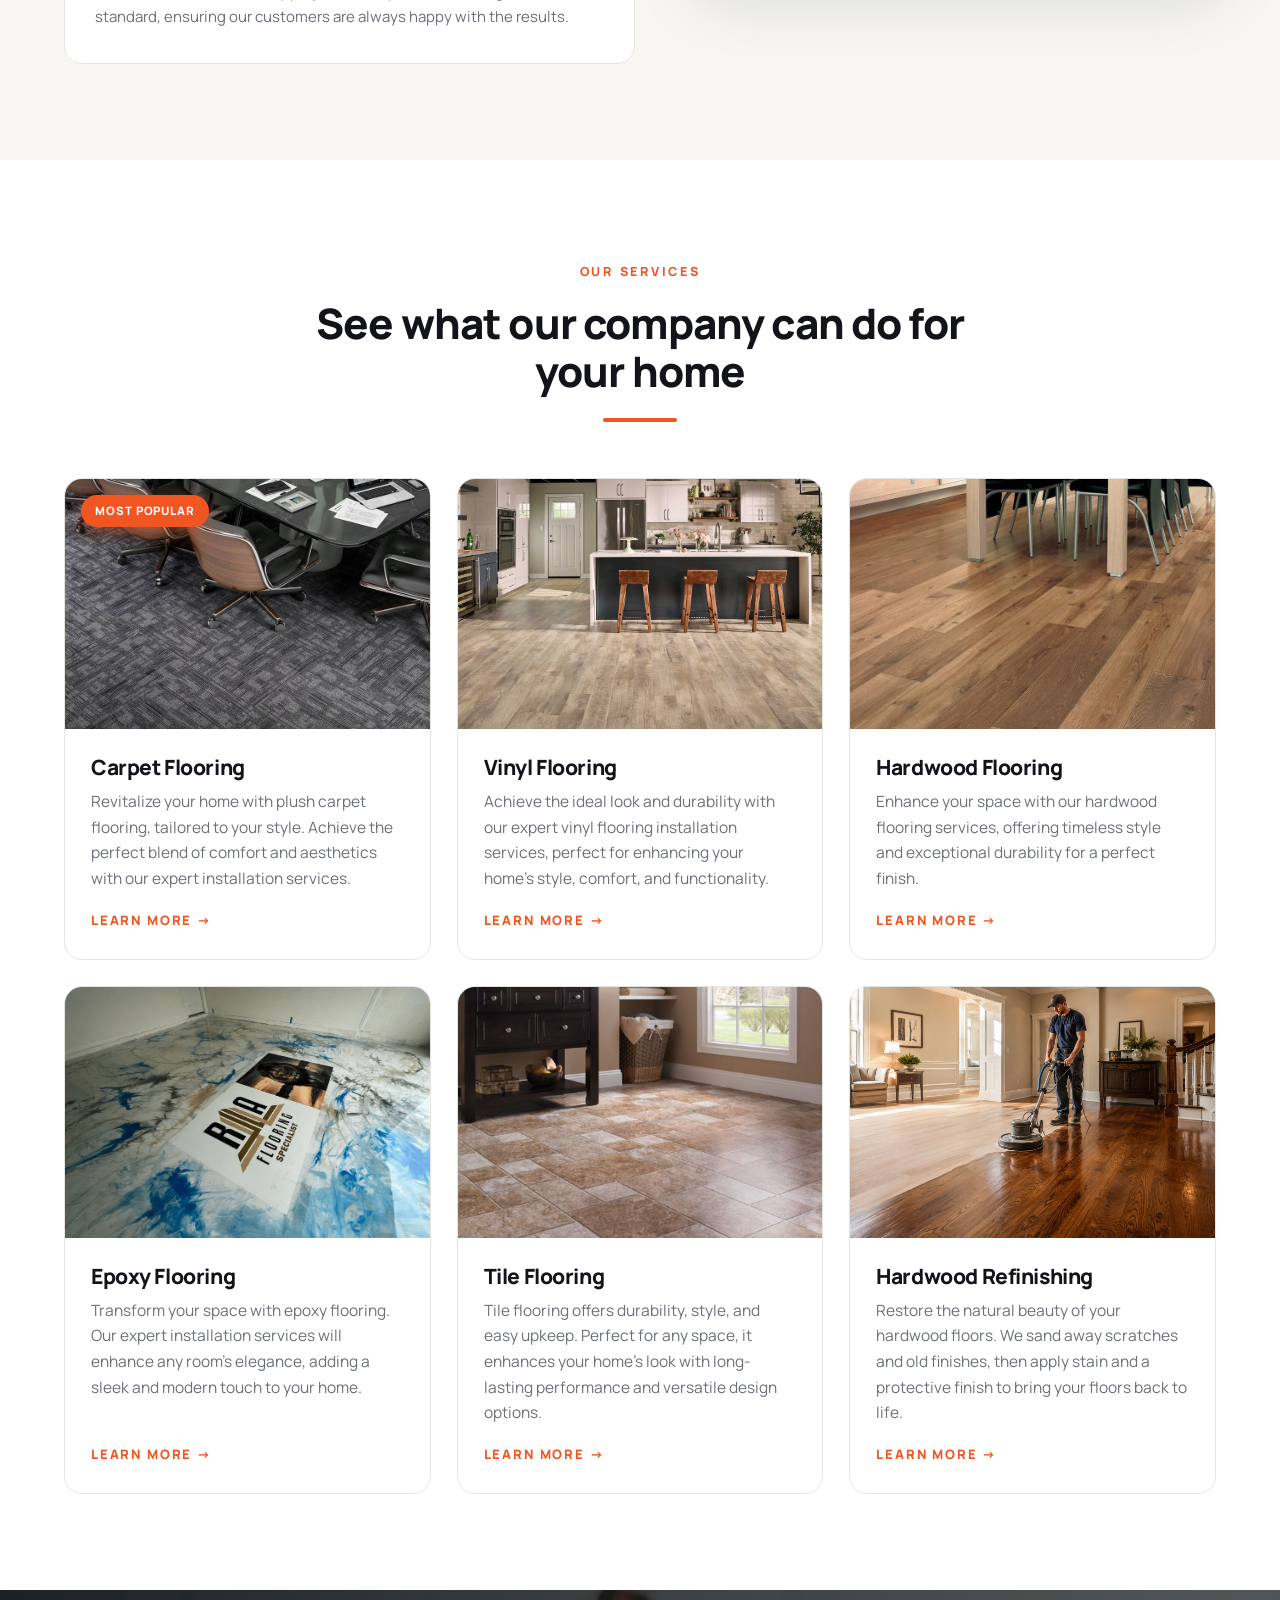
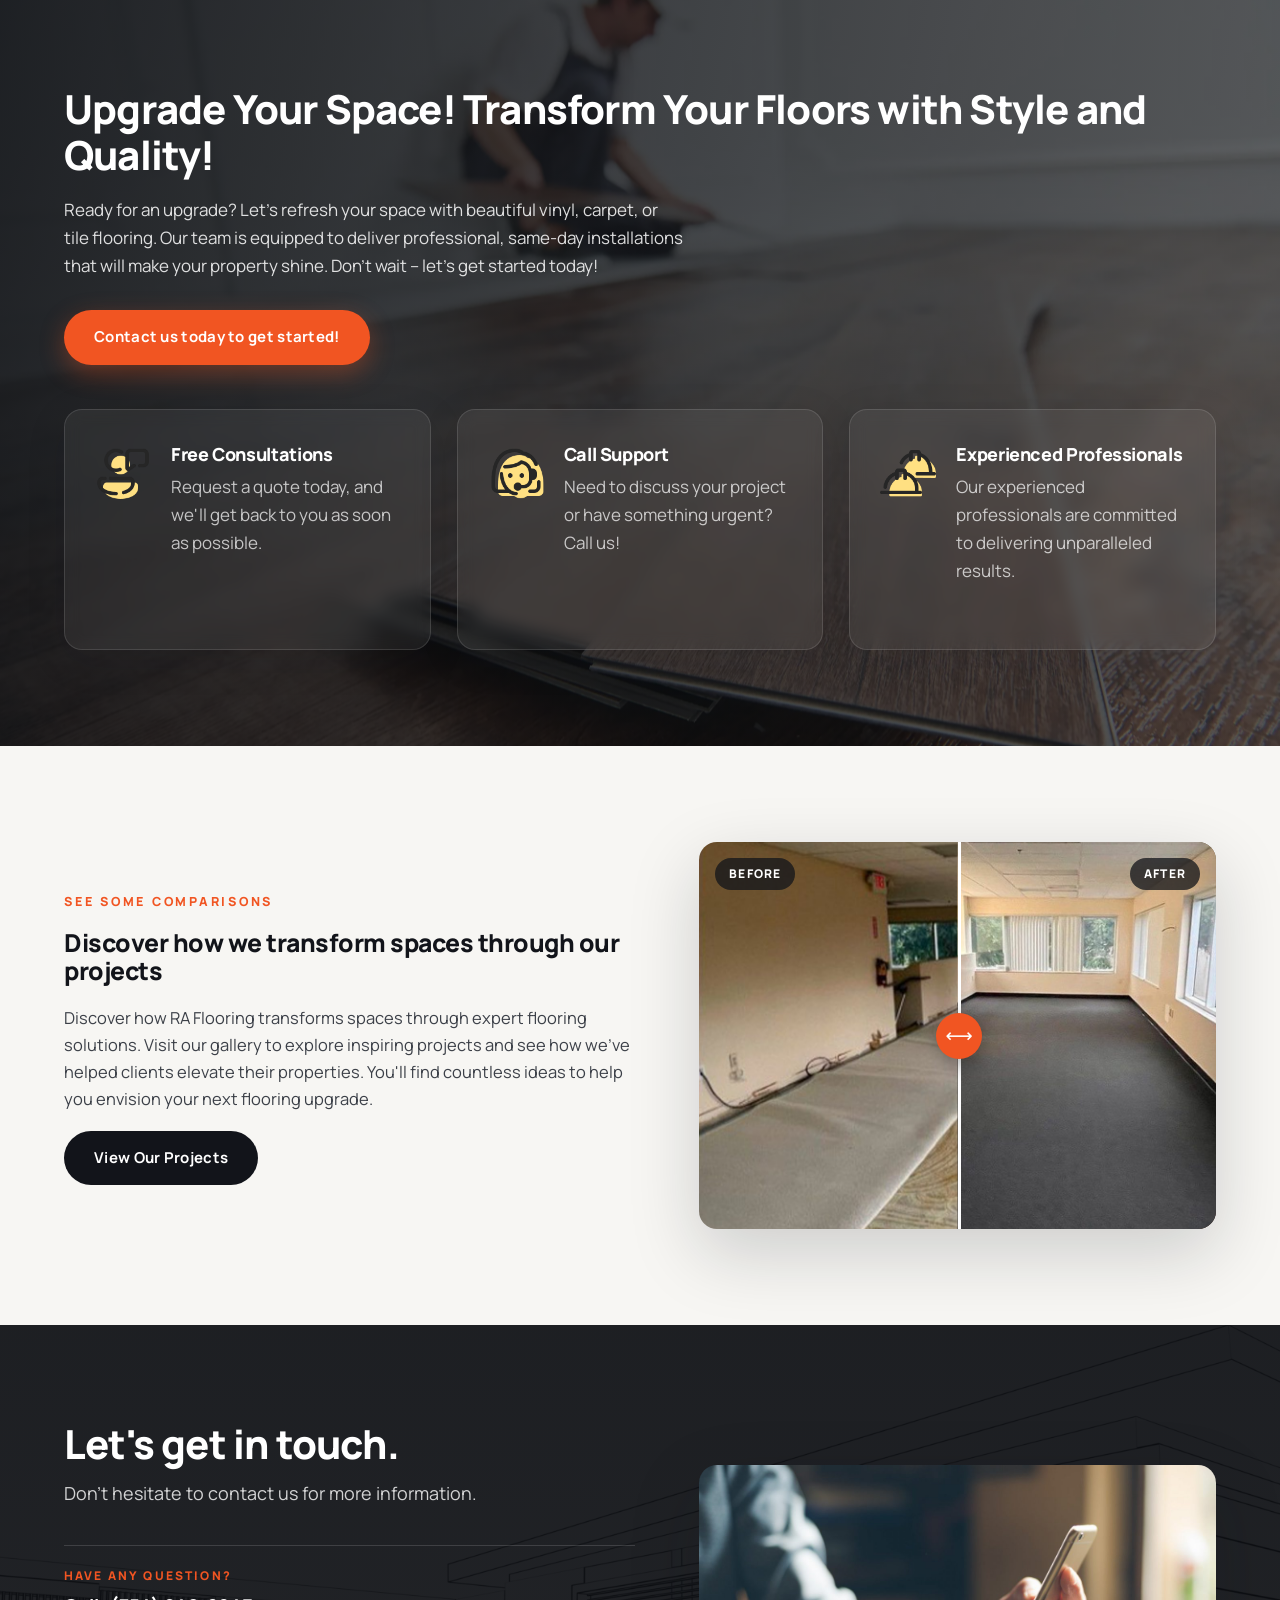
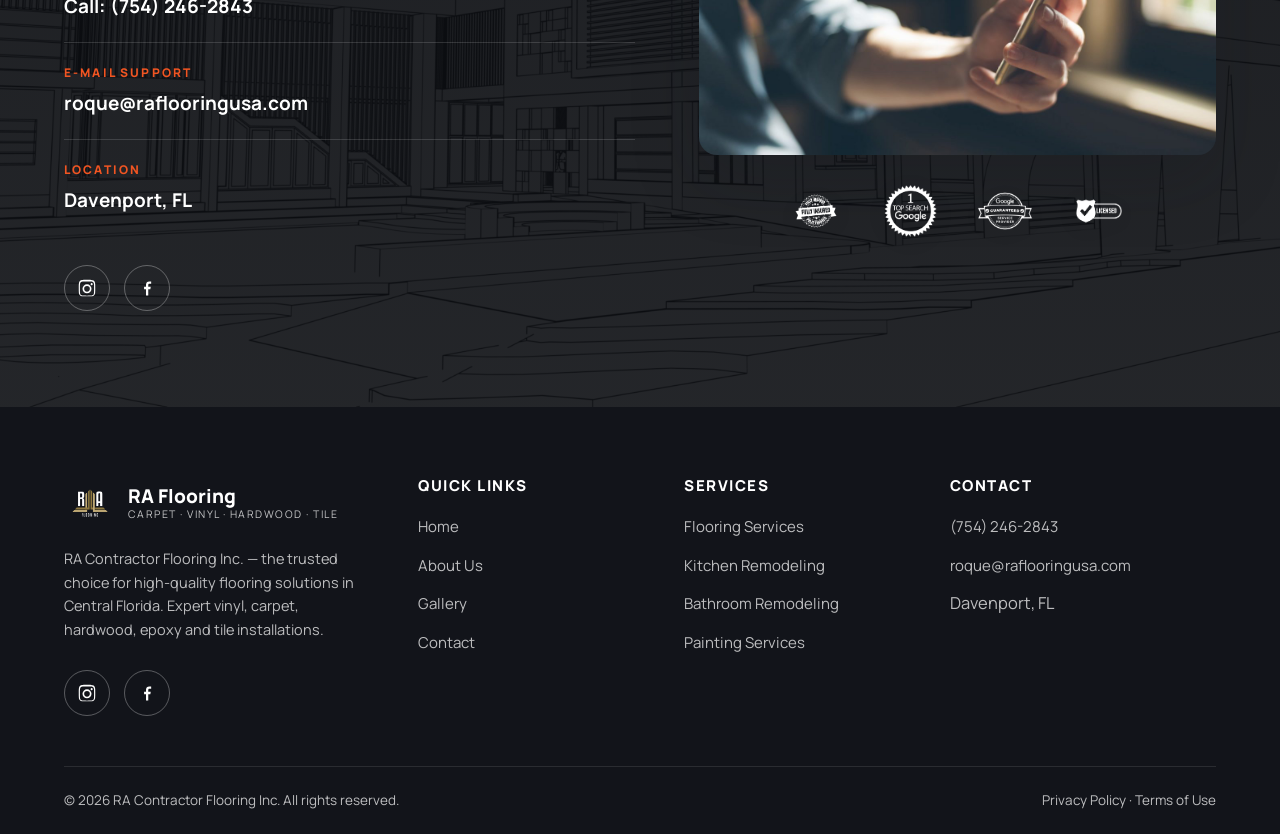
==== commit 739d34b1: "Formulário rápido do hero: campo de endereço Co-Authored-By: Claude Fable 5 <noreply@anthropic.com>" ====
--- a/index.html
+++ b/index.html
@@ -75,6 +75,7 @@
           <div class="field"><input name="phone" type="tel" required placeholder="Phone *" aria-label="Phone"></div>
         </div>
         <div class="field"><input name="email" type="email" required placeholder="Email *" aria-label="Email"></div>
+        <div class="field"><input name="address" type="text" placeholder="Project address (street, city, ZIP)" aria-label="Project address"></div>
         <div class="field">
           <select name="service" aria-label="Service">
             <option value="" disabled selected>Which service?</option>
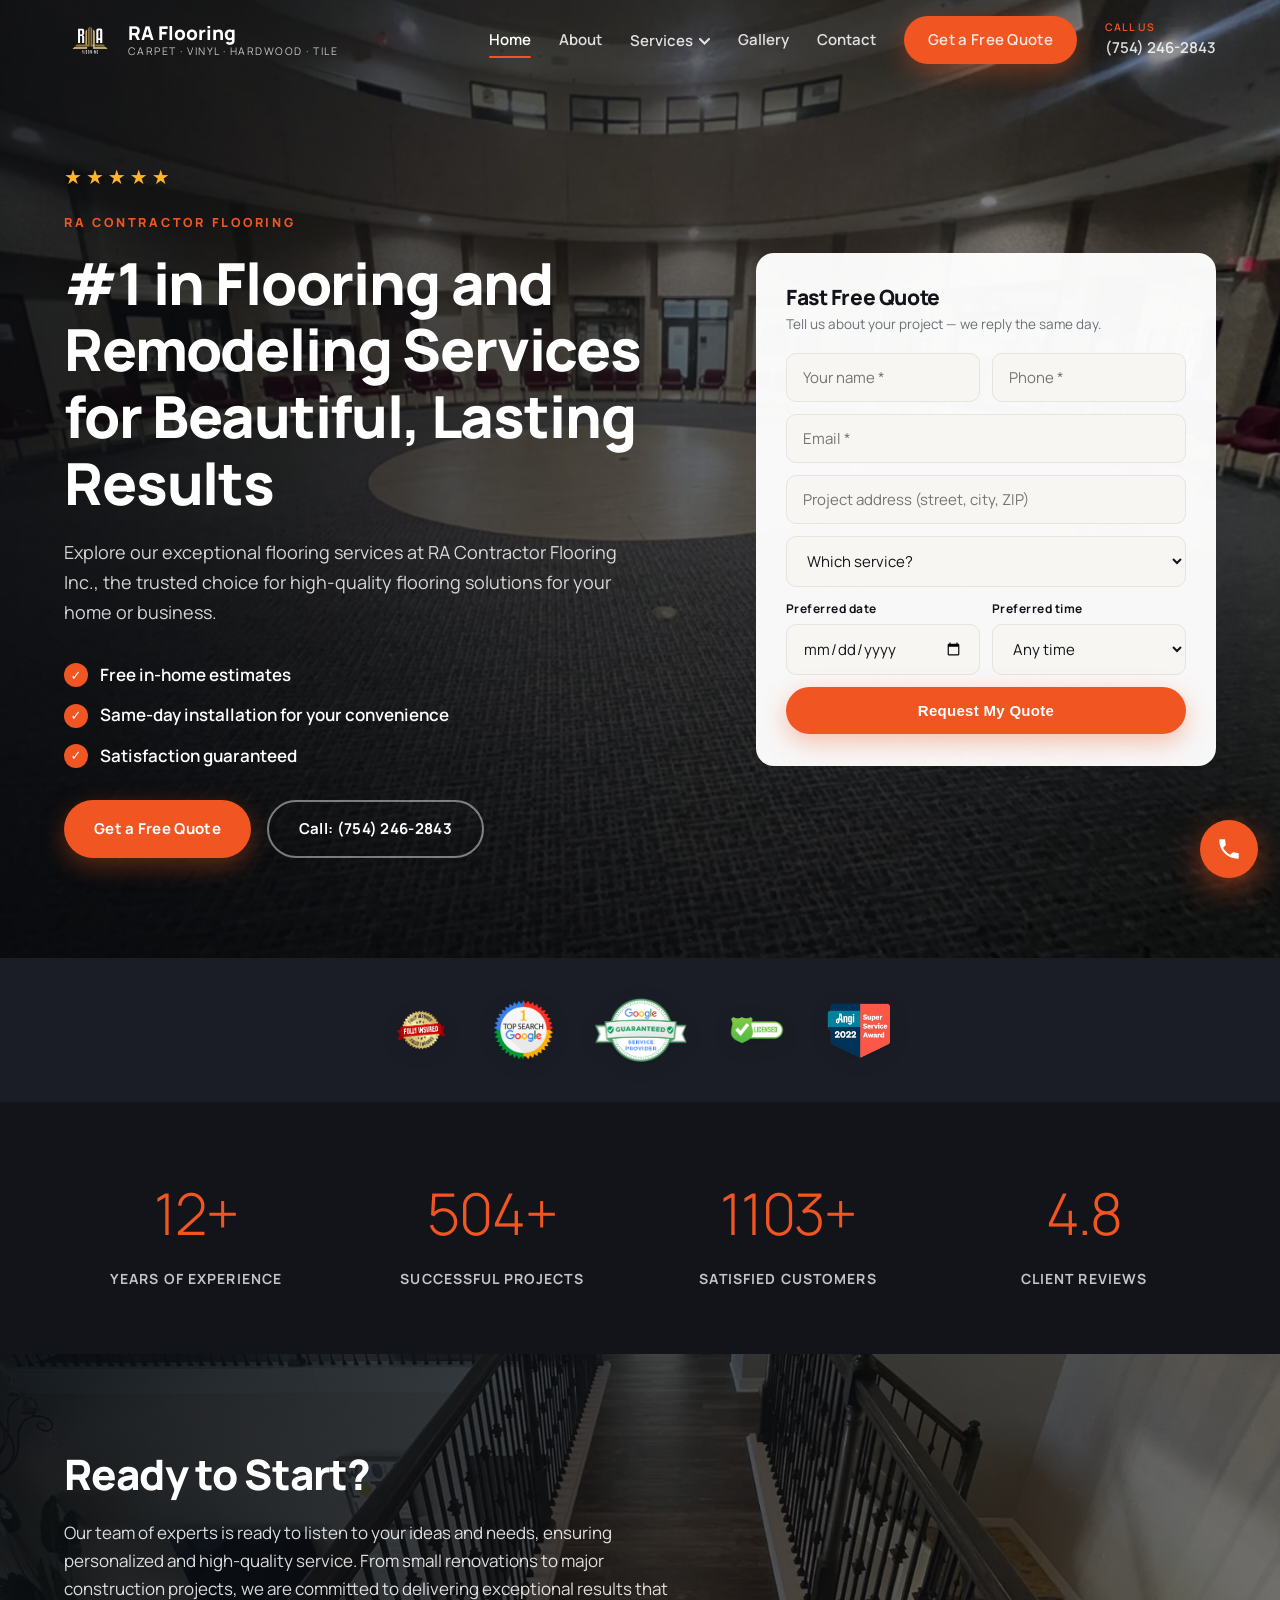
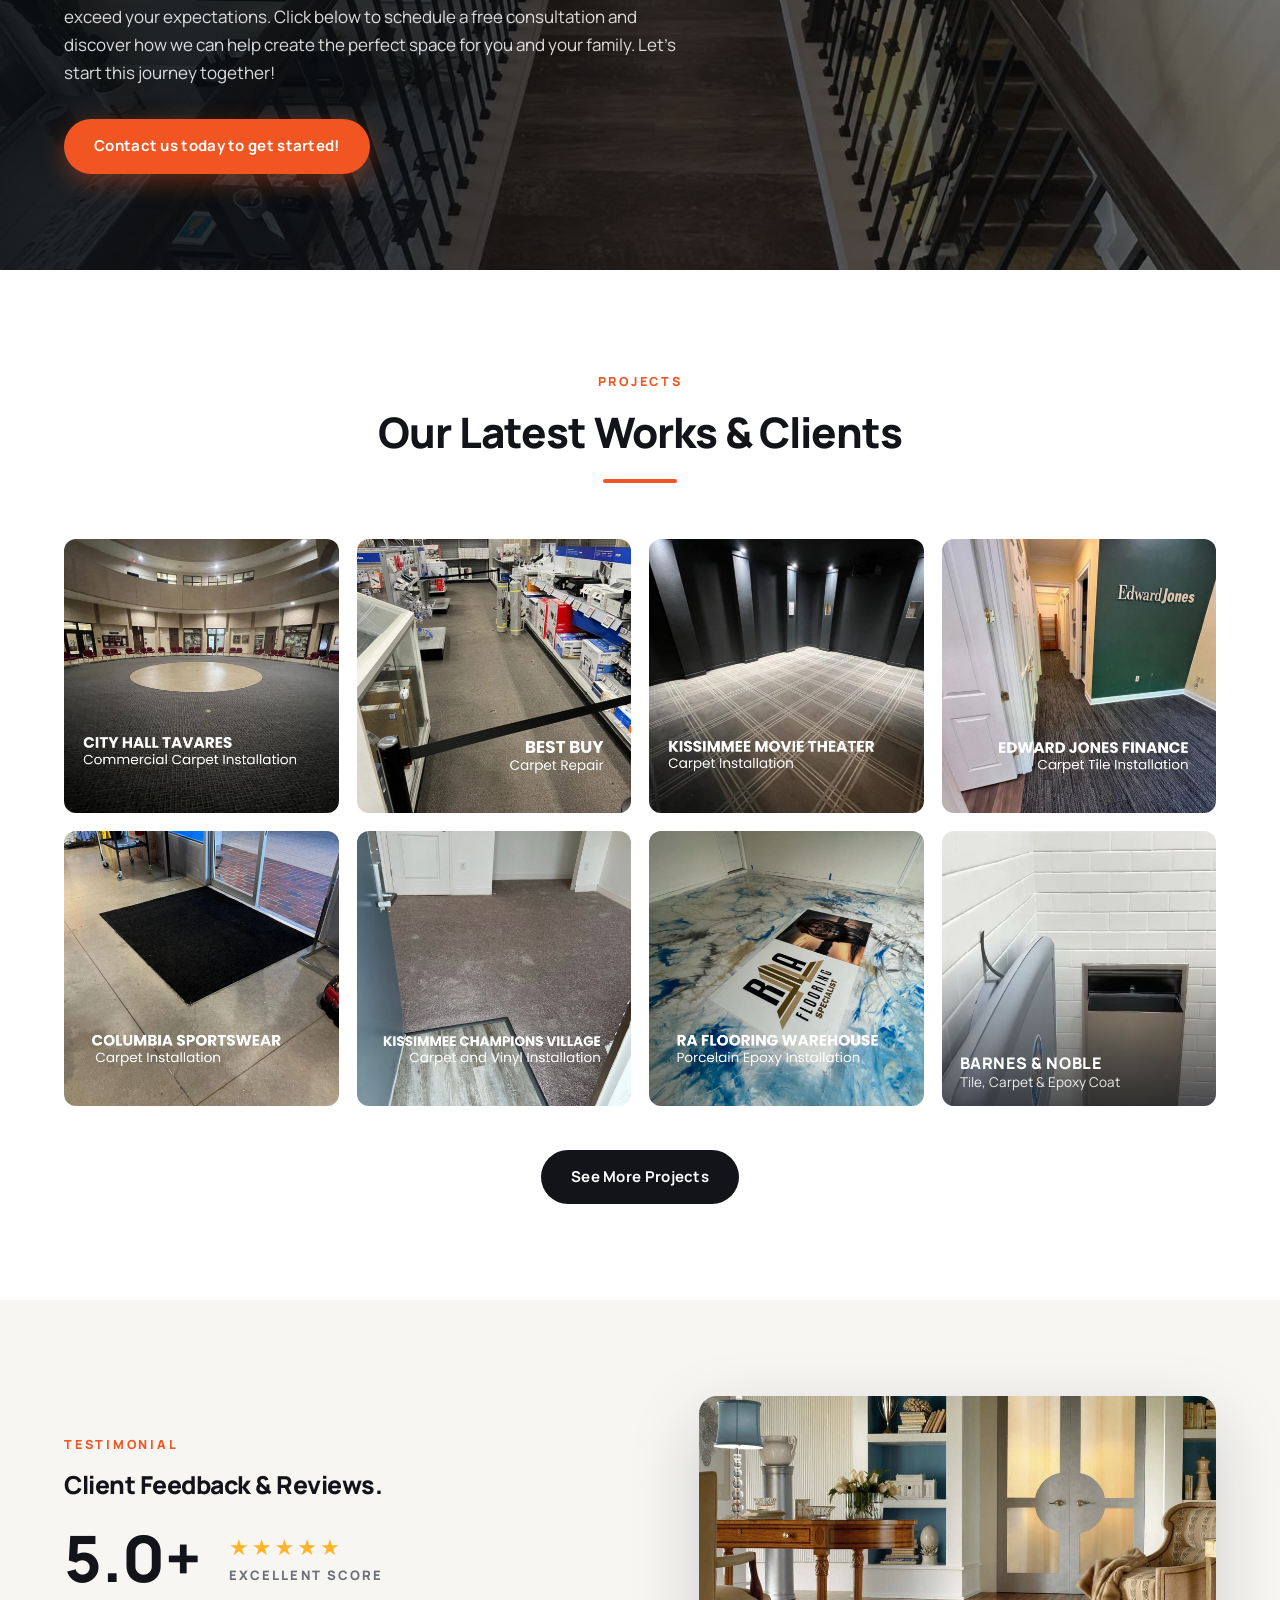
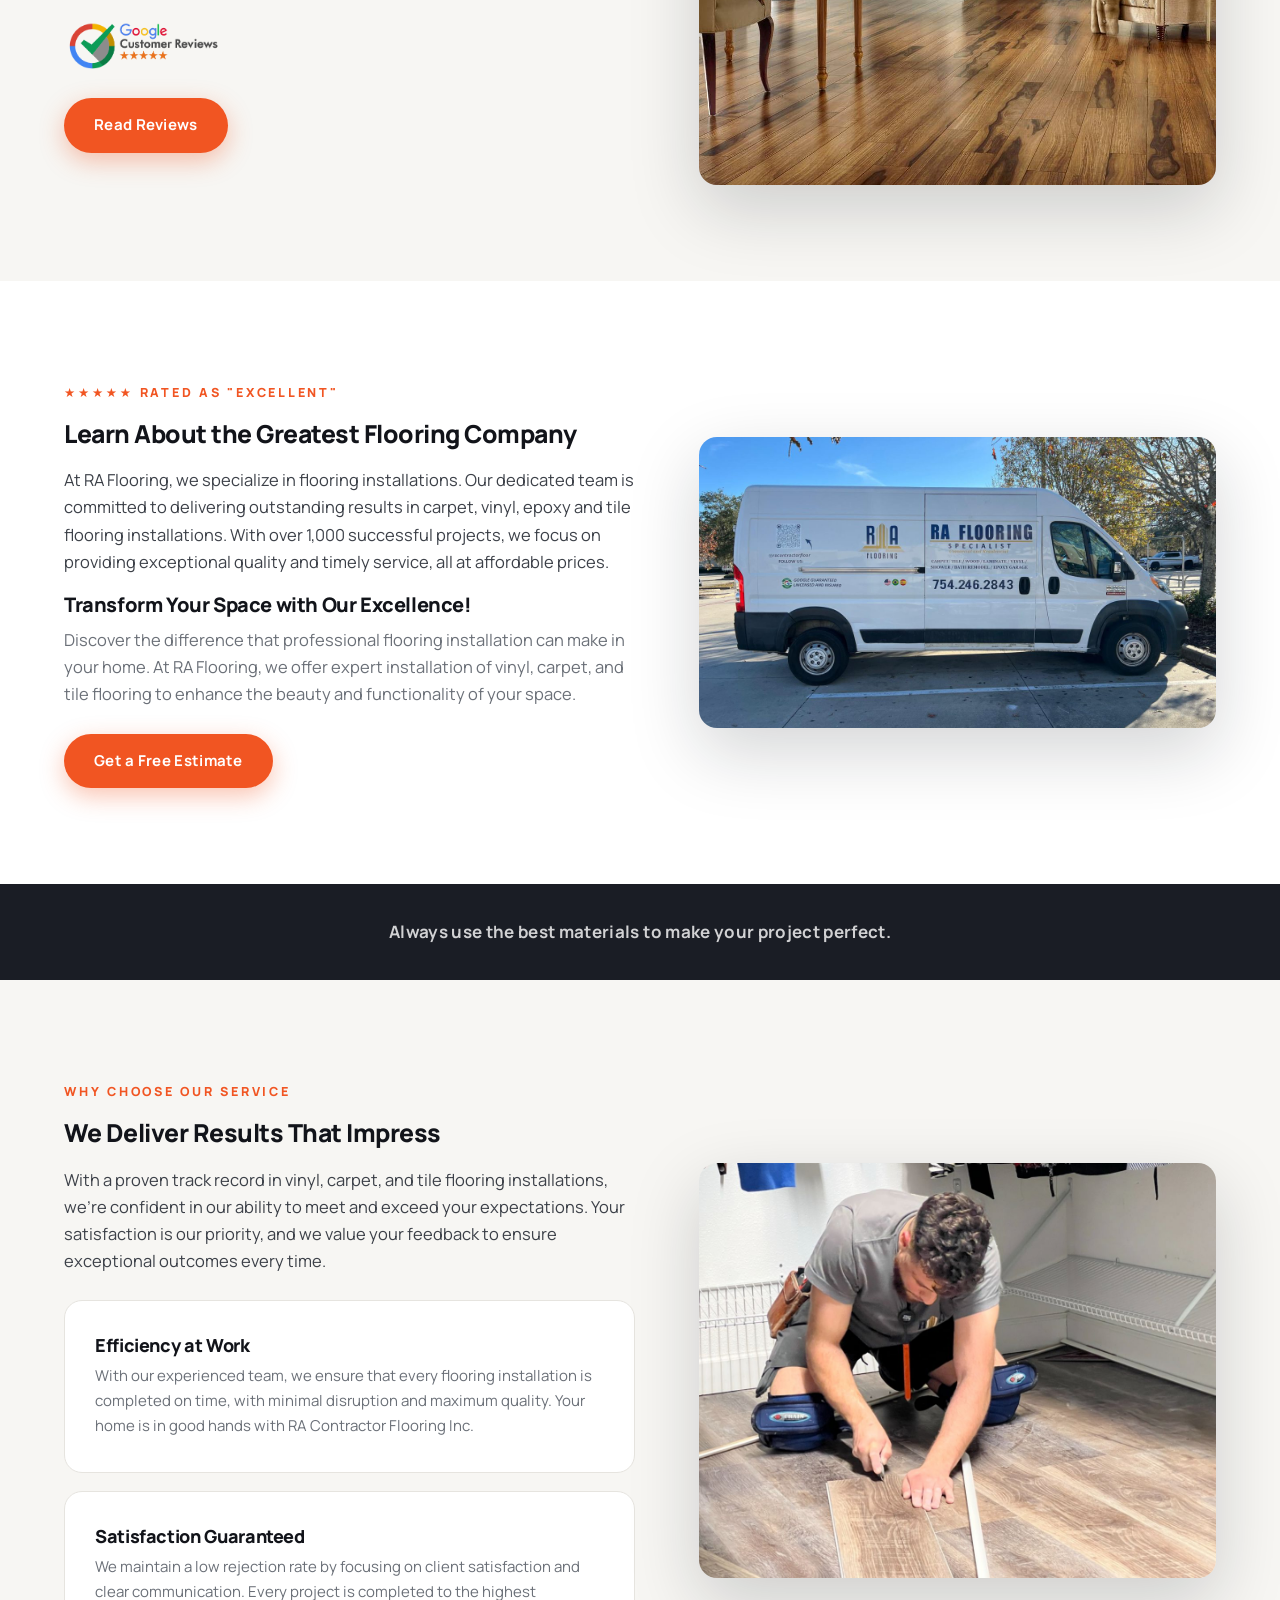
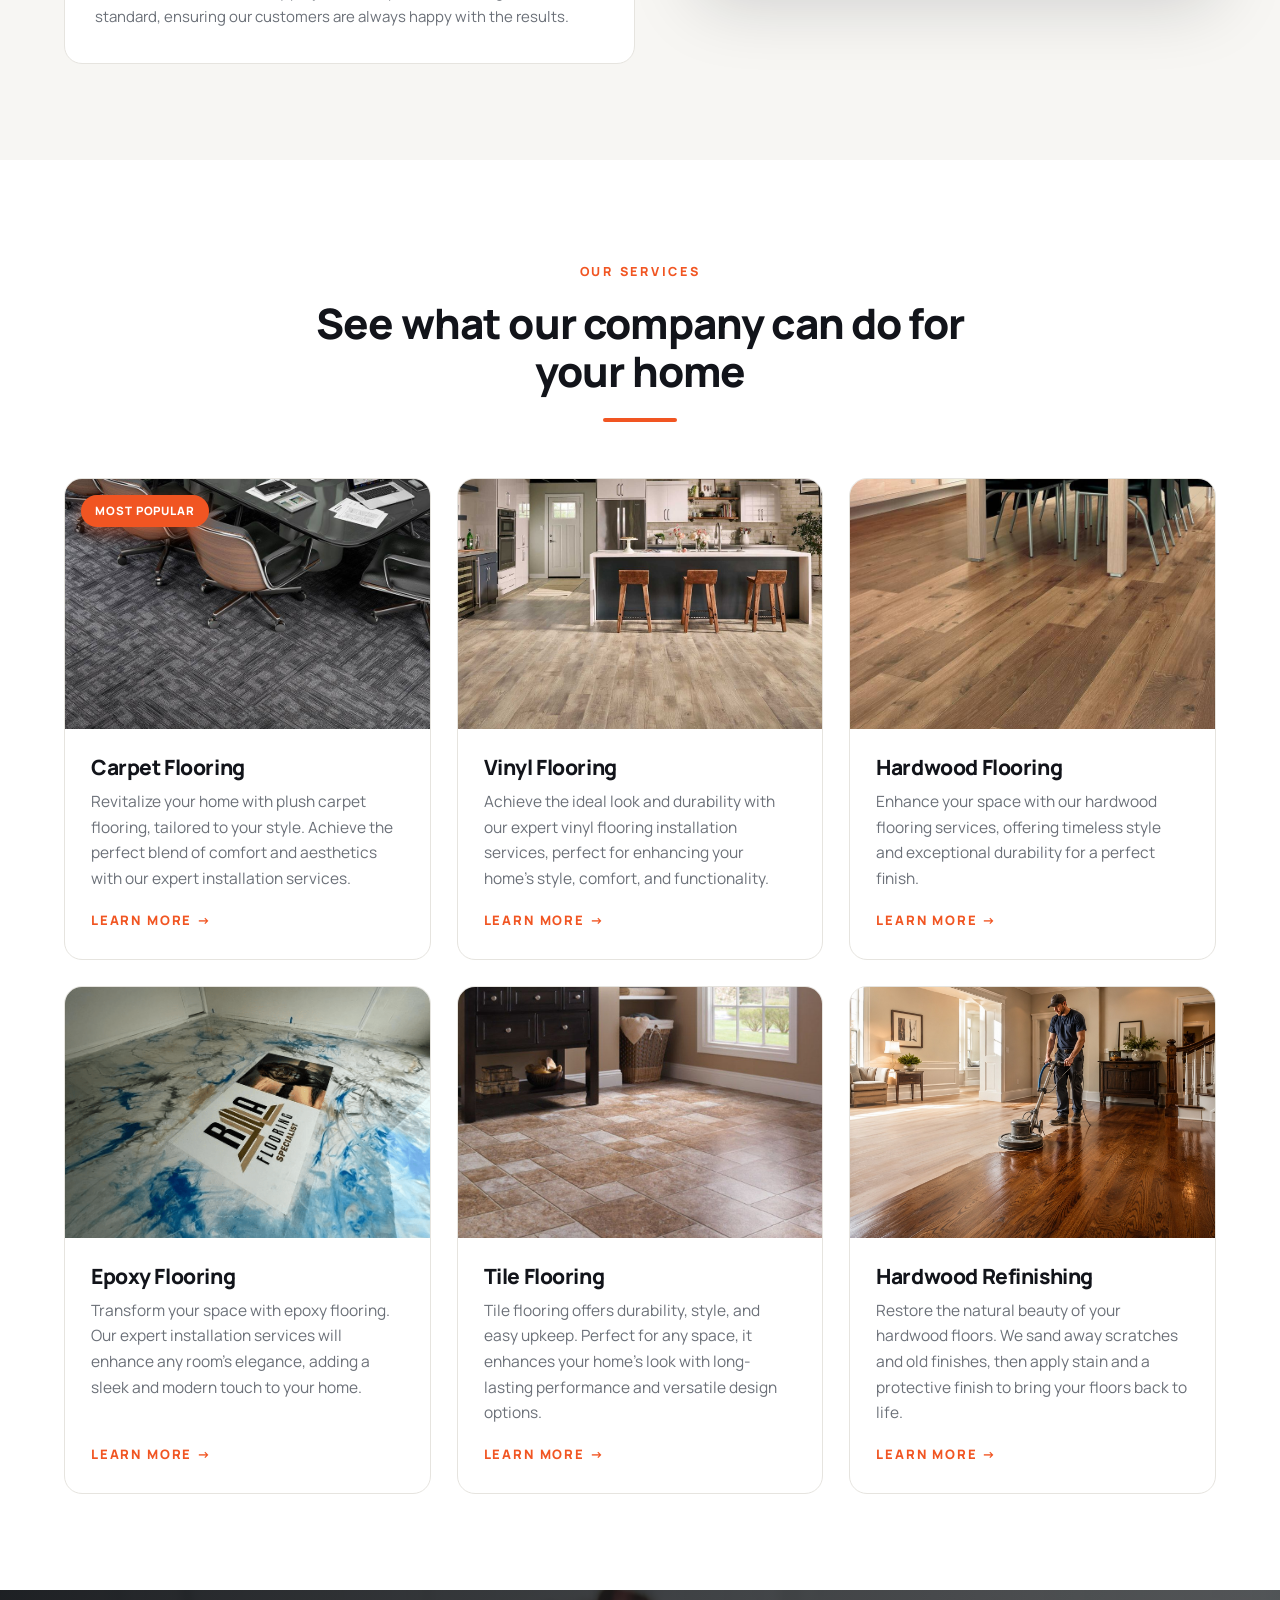
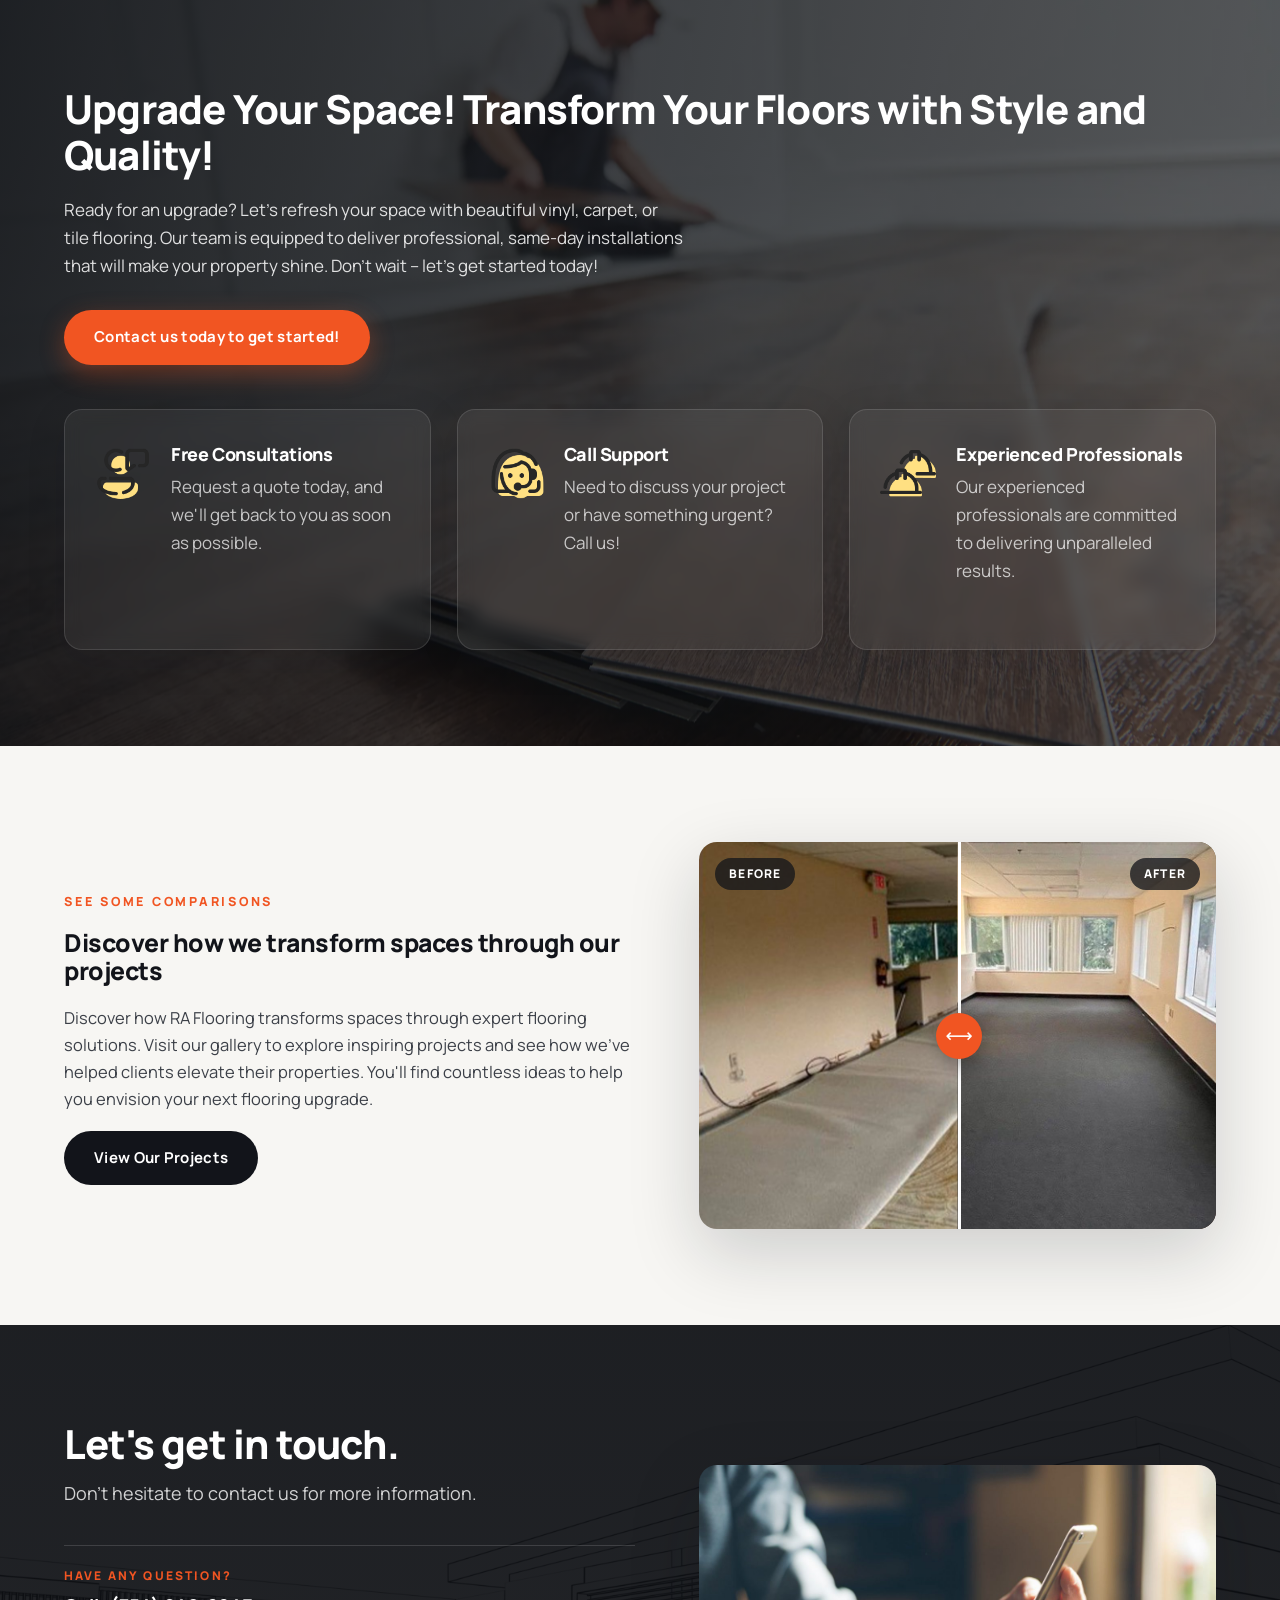
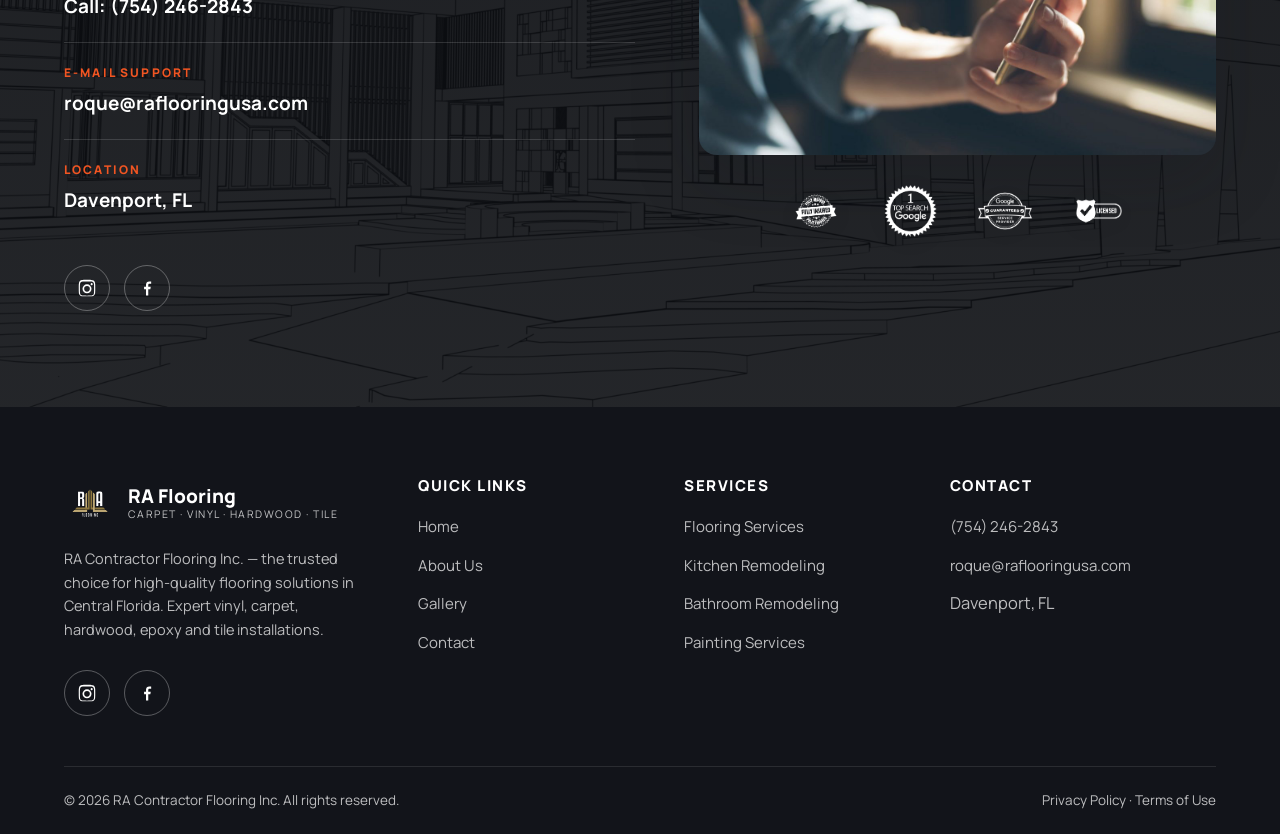
==== commit 0ab6ef2d: "Home: card Barnes & Noble na grade de projetos; foto do instalador na seção why-choose Co-Authored-B" ====
--- a/index.html
+++ b/index.html
@@ -152,7 +152,7 @@
       <a href="gallery.html" class="reveal"><img src="assets/img/work-5.jpg" alt="RA Flooring project" loading="lazy"></a>
       <a href="gallery.html" class="reveal reveal-d1"><img src="assets/img/work-6.jpg" alt="RA Flooring project" loading="lazy"></a>
       <a href="gallery.html" class="reveal reveal-d2"><img src="assets/img/work-7.jpg" alt="RA Flooring project" loading="lazy"></a>
-      <a href="gallery.html" class="reveal reveal-d3"><img src="assets/img/work-8.jpg" alt="RA Flooring project" loading="lazy"></a>
+      <a href="gallery.html" class="reveal reveal-d3 has-cap"><img src="assets/img/work-barnes-noble.jpg" alt="Barnes &amp; Noble — tile, carpet and epoxy" loading="lazy"><span class="work-cap"><strong>Barnes &amp; Noble</strong><small>Tile, Carpet &amp; Epoxy Coat</small></span></a>
     </div>
     <div class="center-cta"><a href="gallery.html" class="btn btn-dark">See More Projects</a></div>
   </div>
@@ -201,7 +201,7 @@
         <div class="feat on-card"><div><h3>Satisfaction Guaranteed</h3><p>We maintain a low rejection rate by focusing on client satisfaction and clear communication. Every project is completed to the highest standard, ensuring our customers are always happy with the results.</p></div></div>
       </div>
     </div>
-    <div class="reveal reveal-d1"><div class="photo-frame"><img src="assets/img/values-bg.jpeg" alt="RA Flooring at work" loading="lazy"></div></div>
+    <div class="reveal reveal-d1"><div class="photo-frame"><img src="assets/img/installer.jpeg" alt="RA Flooring installer at work" loading="lazy"></div></div>
   </div>
 </section>
 
--- a/assets/css/style.css
+++ b/assets/css/style.css
@@ -157,6 +157,10 @@
 .works-grid a:hover img{transform:scale(1.07)}
 .works-grid a:hover::after{opacity:1}
 @media(max-width:900px){.works-grid{grid-template-columns:repeat(2,1fr)}}
+.works-grid a.has-cap::after{opacity:1;background:linear-gradient(to top,rgba(18,20,26,.72),transparent 55%)}
+.works-grid .work-cap{position:absolute;left:18px;right:18px;bottom:14px;z-index:2;color:#fff;display:flex;flex-direction:column;line-height:1.3}
+.works-grid .work-cap strong{font-size:16px;font-weight:800;letter-spacing:.04em;text-transform:uppercase}
+.works-grid .work-cap small{font-size:13.5px;font-weight:400;opacity:.9}
 .center-cta{text-align:center;margin-top:44px}
 
 /* ---------- reviews ---------- */
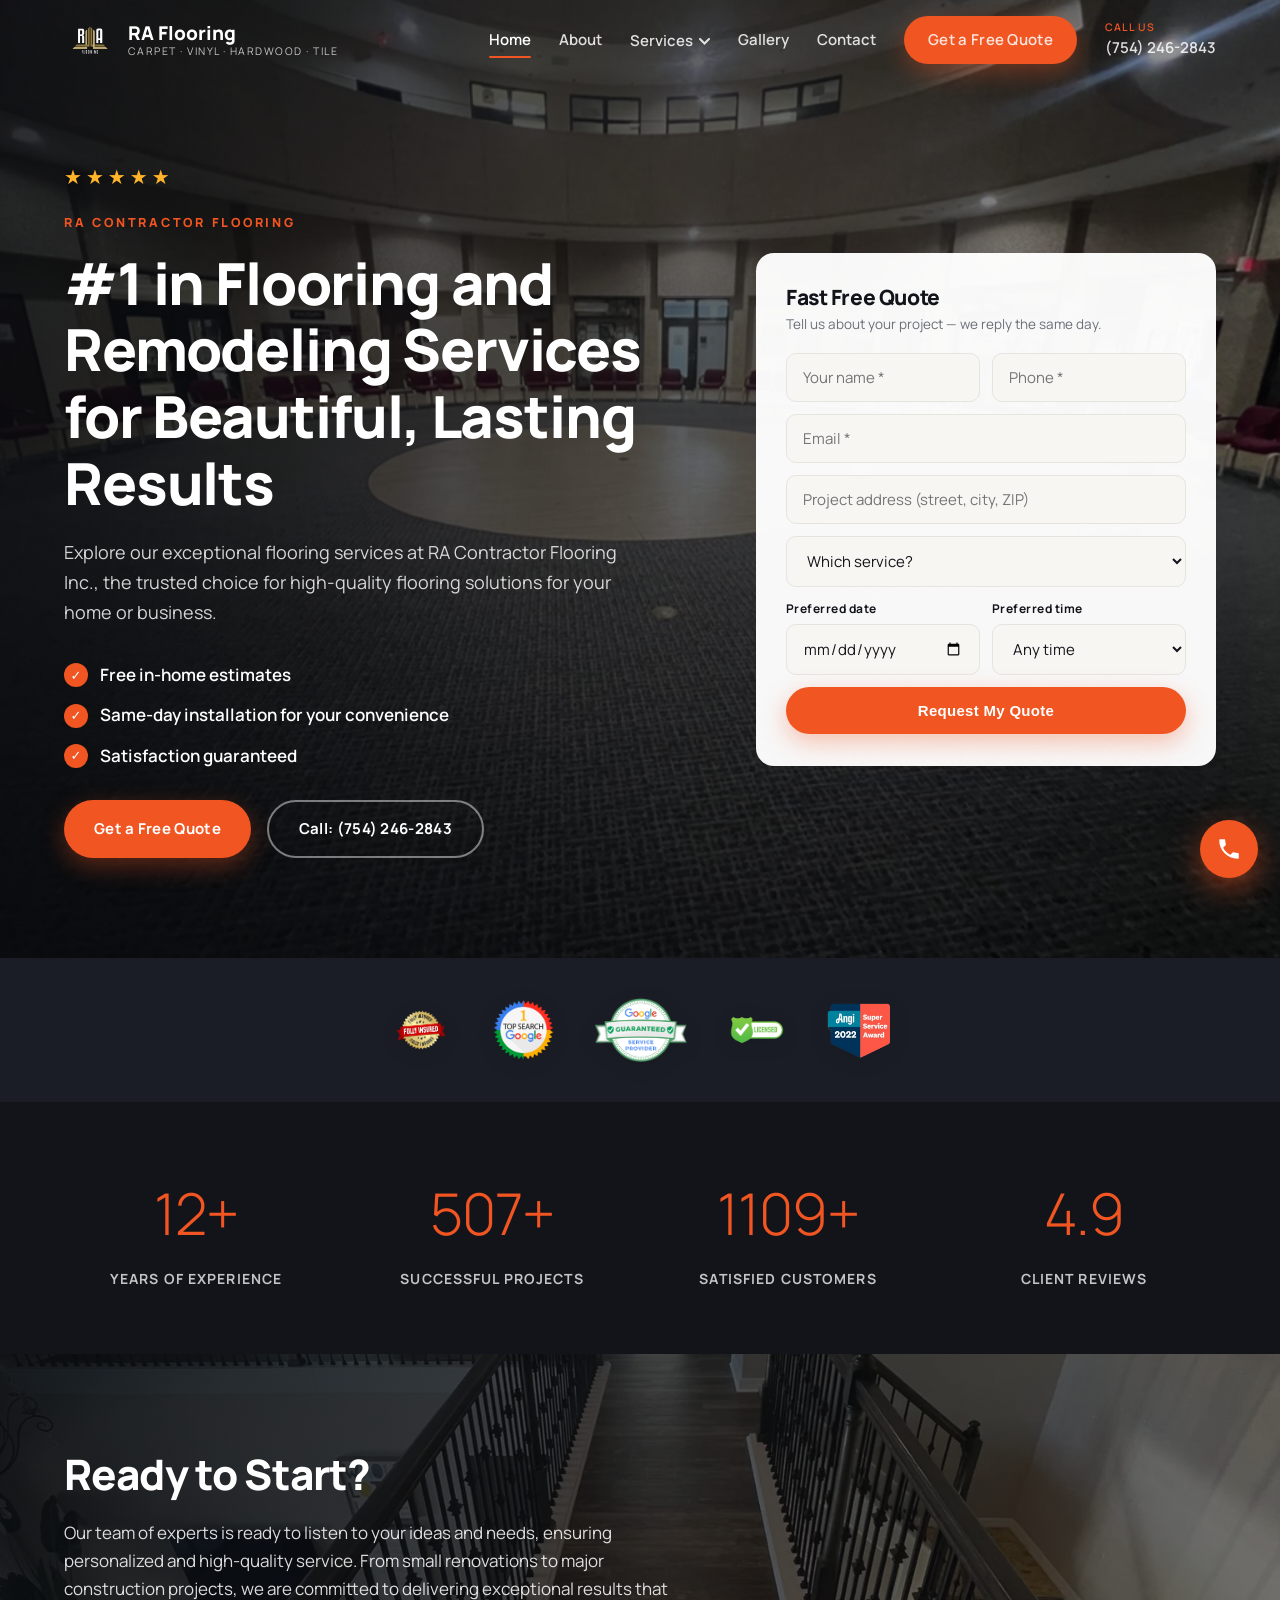
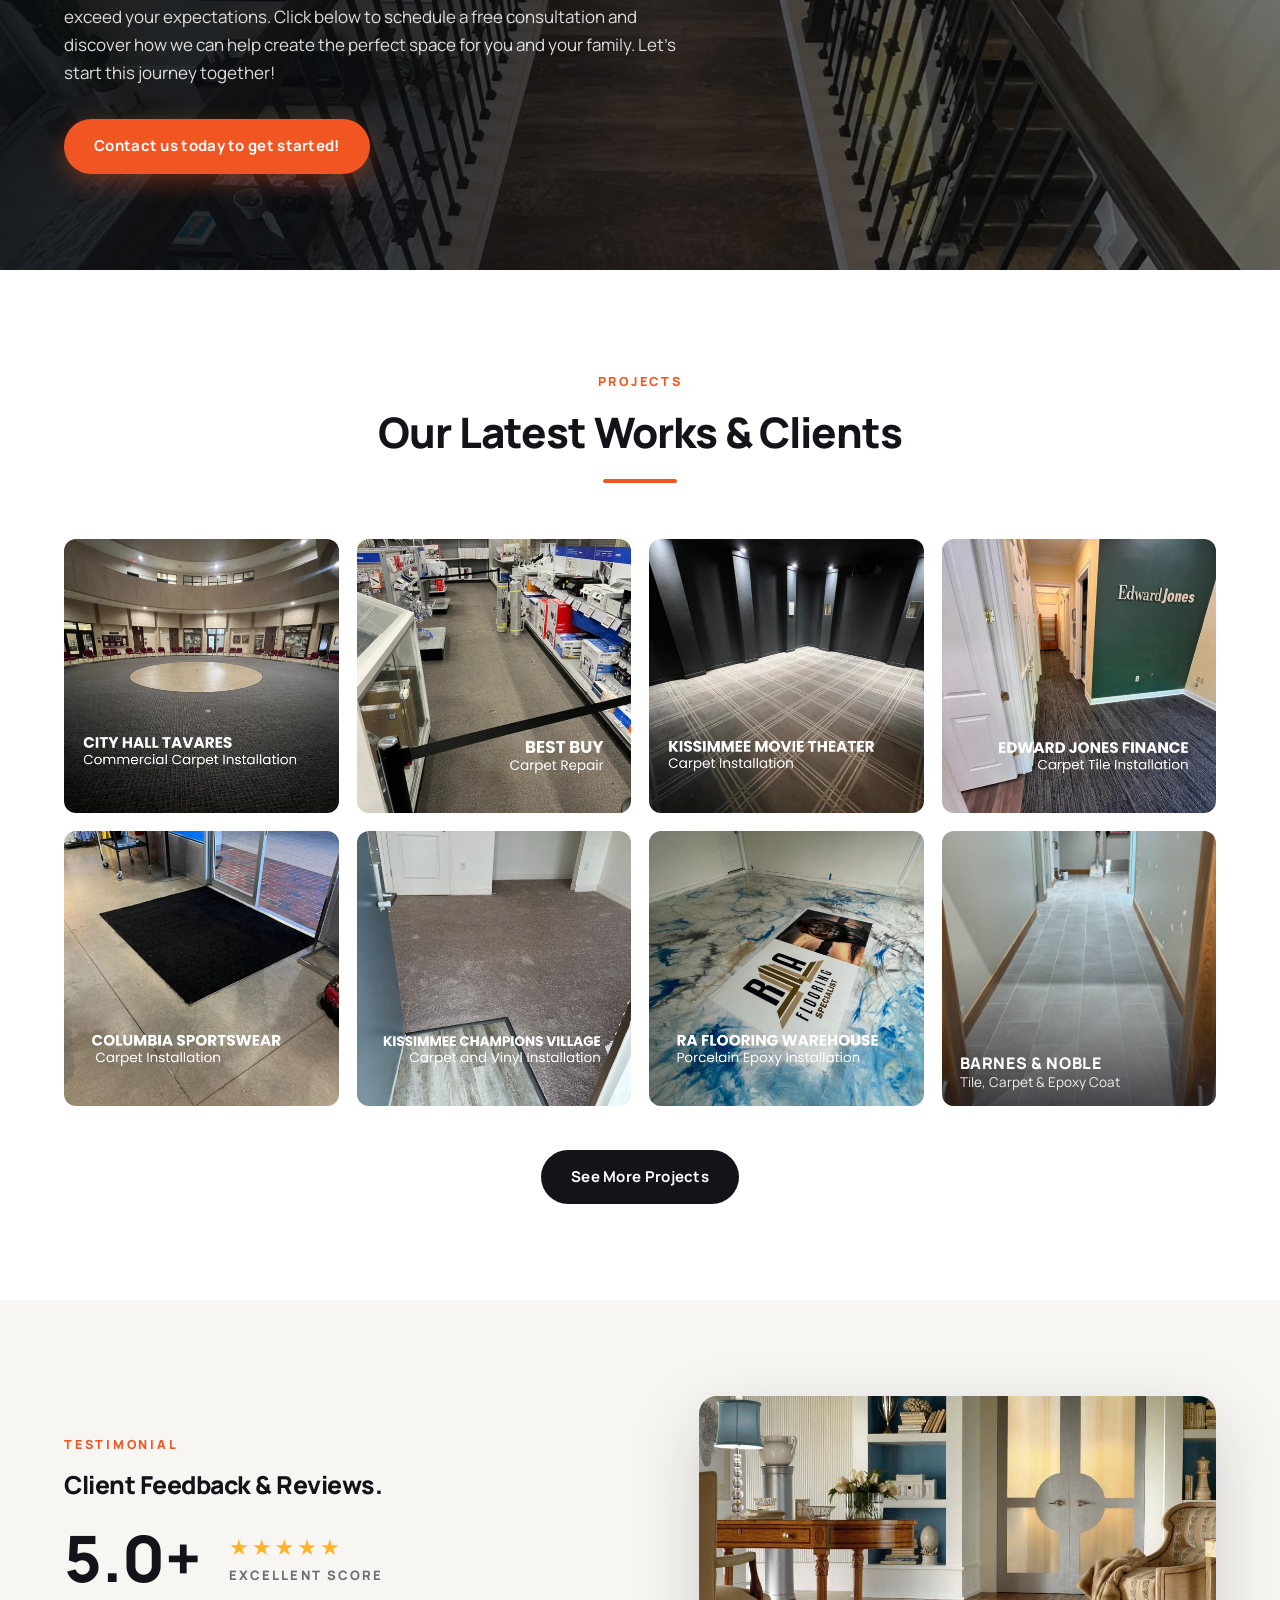
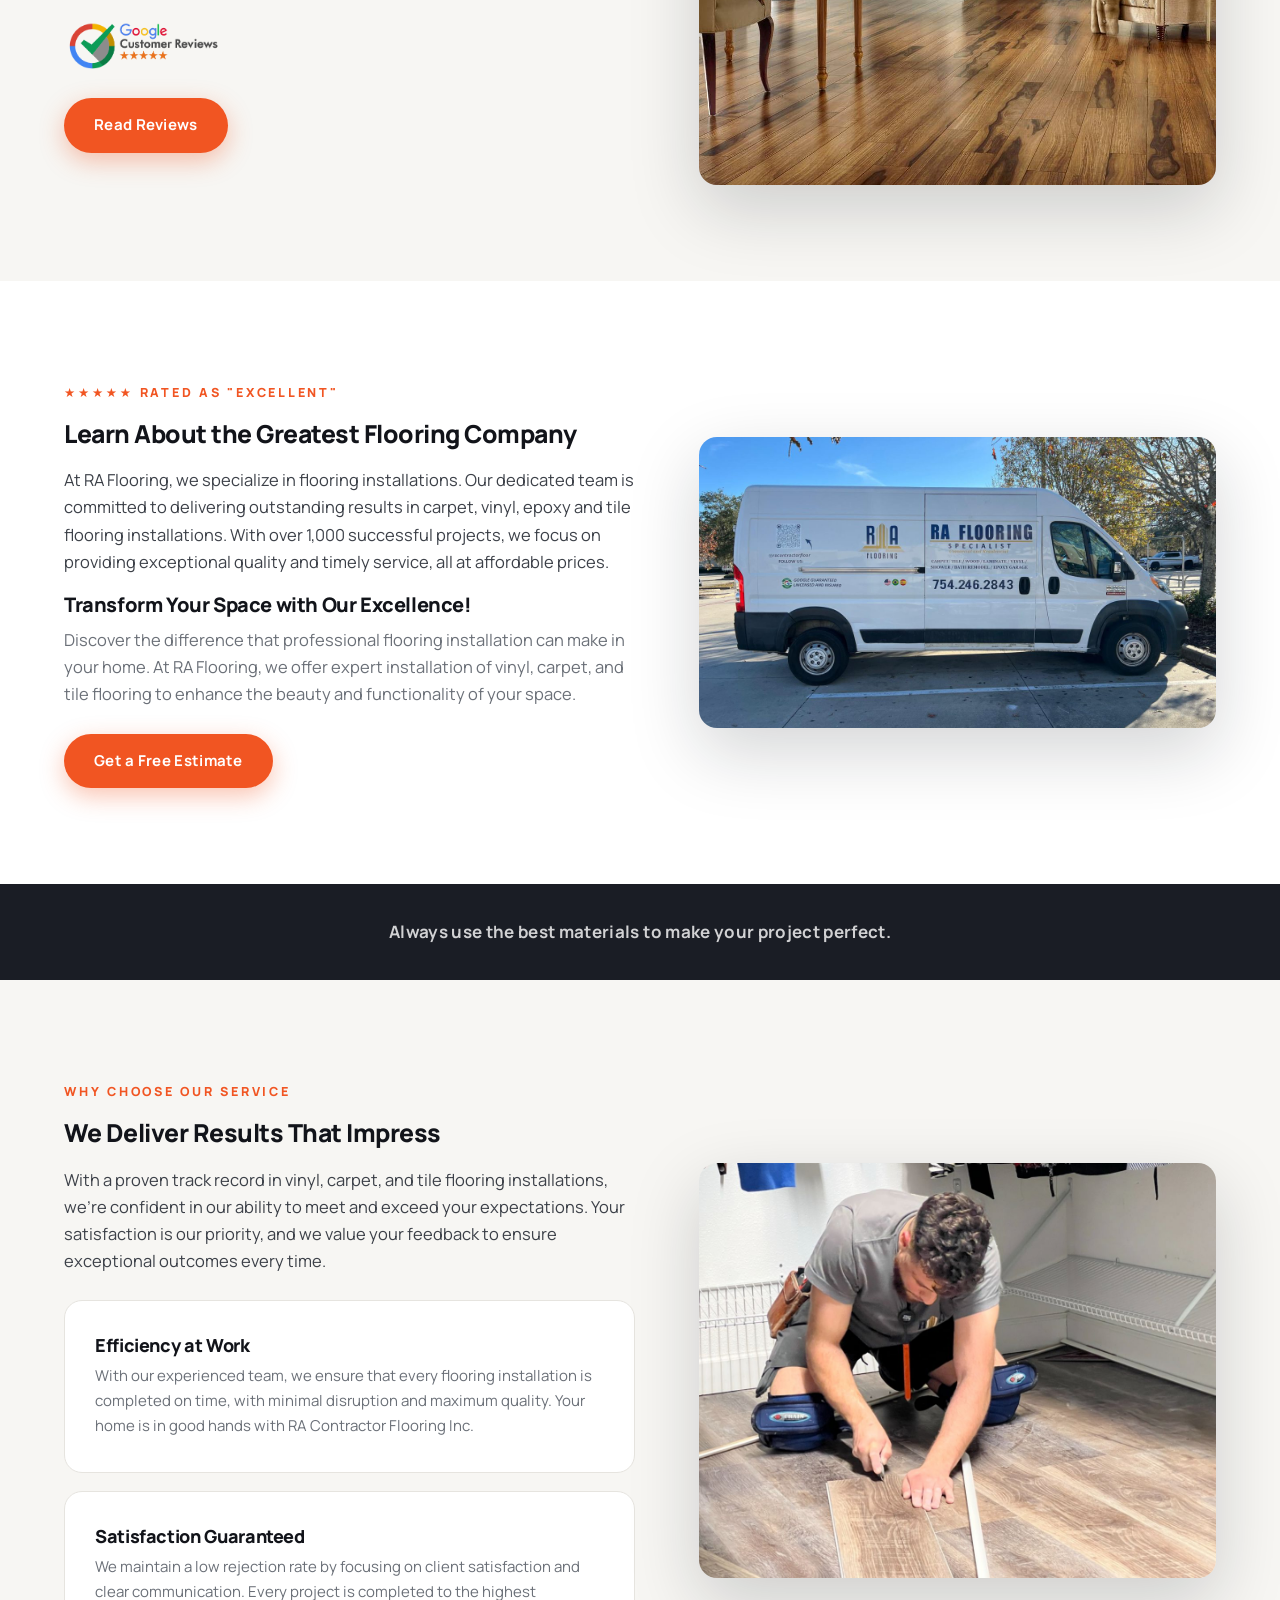
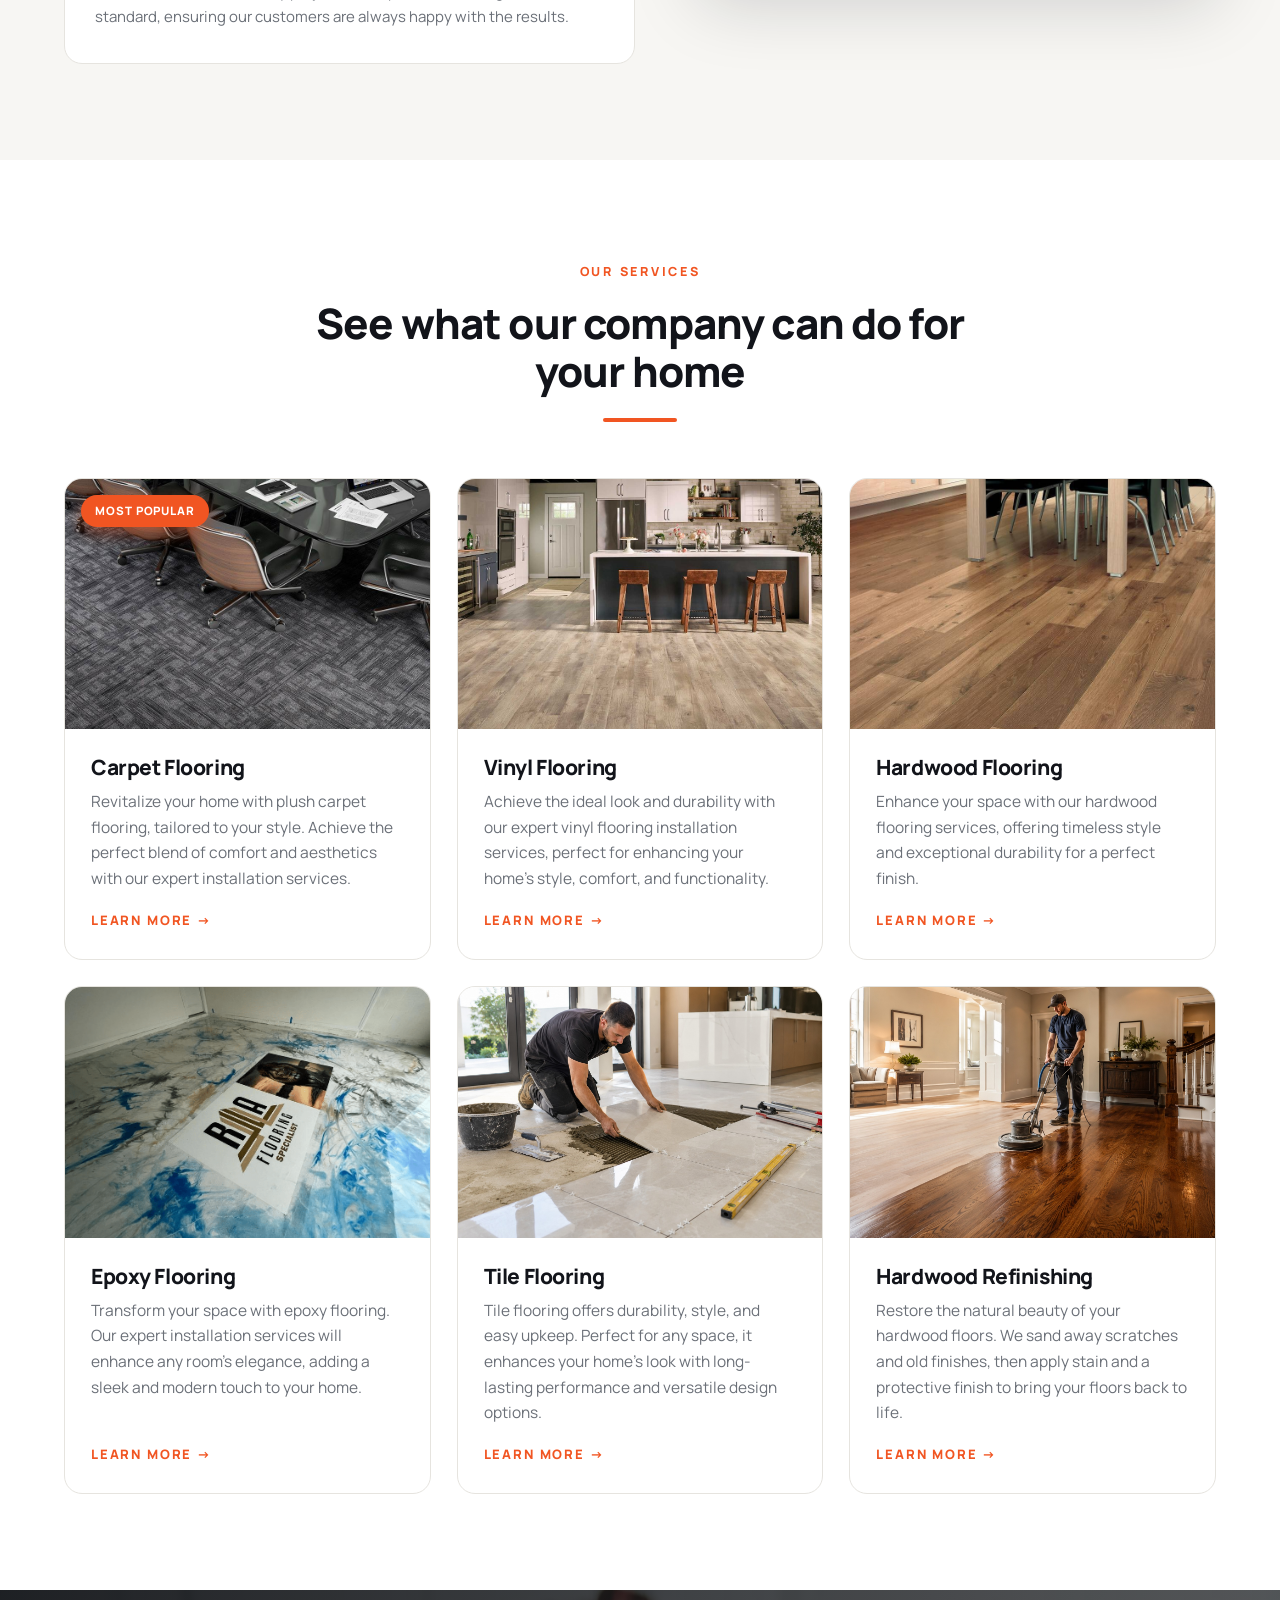
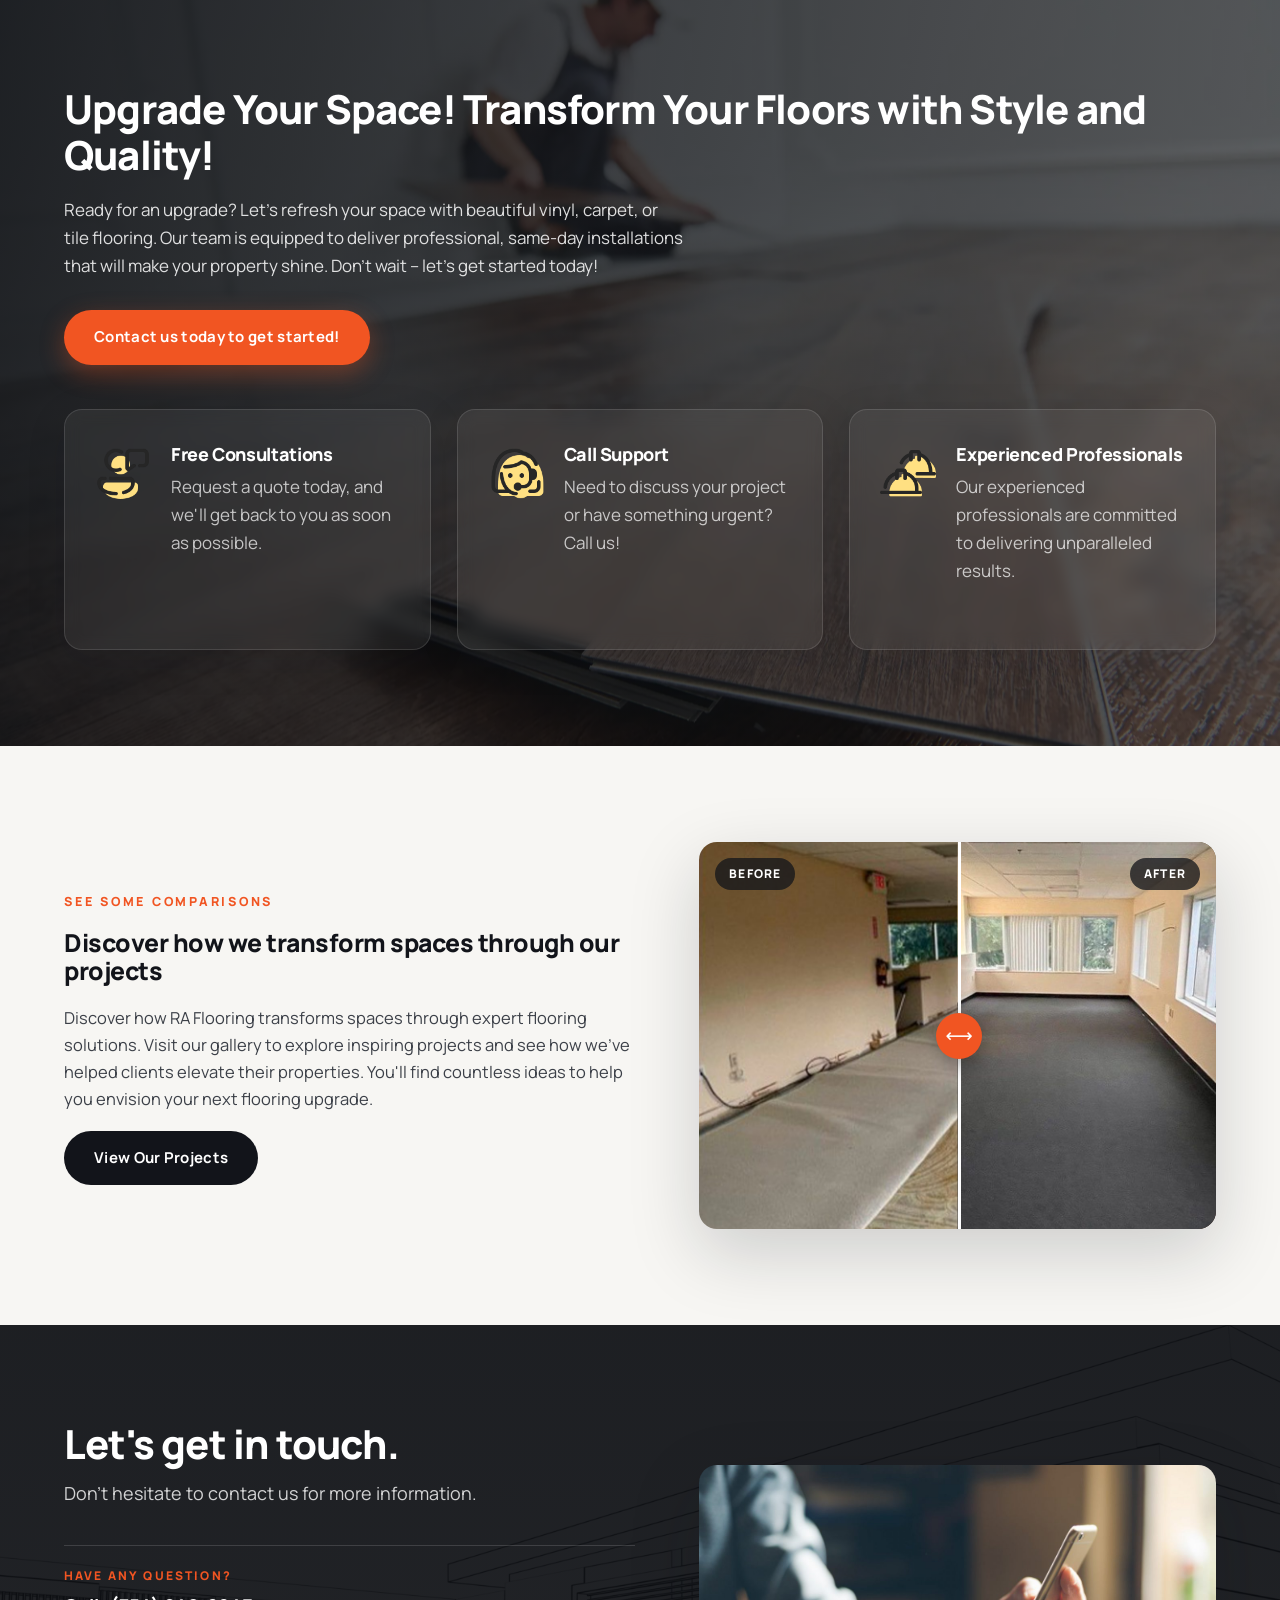
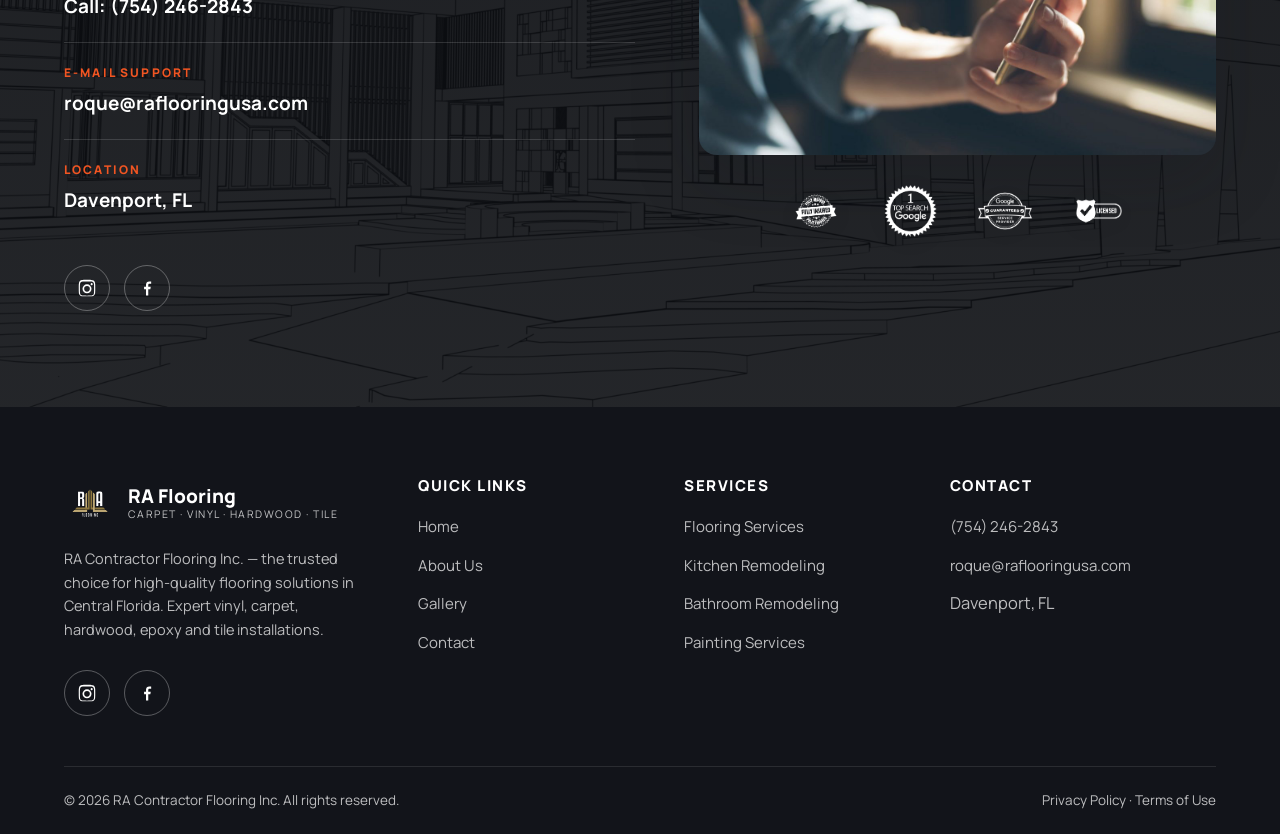
==== commit 5773927d: "Instala pixel do OpenAI Ads em todas as páginas + evento lead_created na thank-you Co-Authored-By: C" ====
--- a/index.html
+++ b/index.html
@@ -10,6 +10,16 @@
 <link rel="preconnect" href="https://fonts.gstatic.com" crossorigin>
 <link href="https://fonts.googleapis.com/css2?family=Manrope:wght@300;400;600;700;800&display=swap" rel="stylesheet">
 <link rel="stylesheet" href="assets/css/style.css">
+<script>
+  (function (w, d, s, u) {
+    if (w.oaiq) return;
+    var q = function () { q.q.push(arguments); };
+    q.q = []; w.oaiq = q;
+    var js = d.createElement(s); js.async = true; js.src = u;
+    var f = d.getElementsByTagName(s)[0]; f.parentNode.insertBefore(js, f);
+  })(window, document, "script", "https://bzrcdn.openai.com/sdk/oaiq.min.js");
+  oaiq("init", { pixelId: "AEzR1NKmggbzbYkmer3tov" });
+</script>
 </head>
 <body>
 <header class="site-header" id="siteHeader">
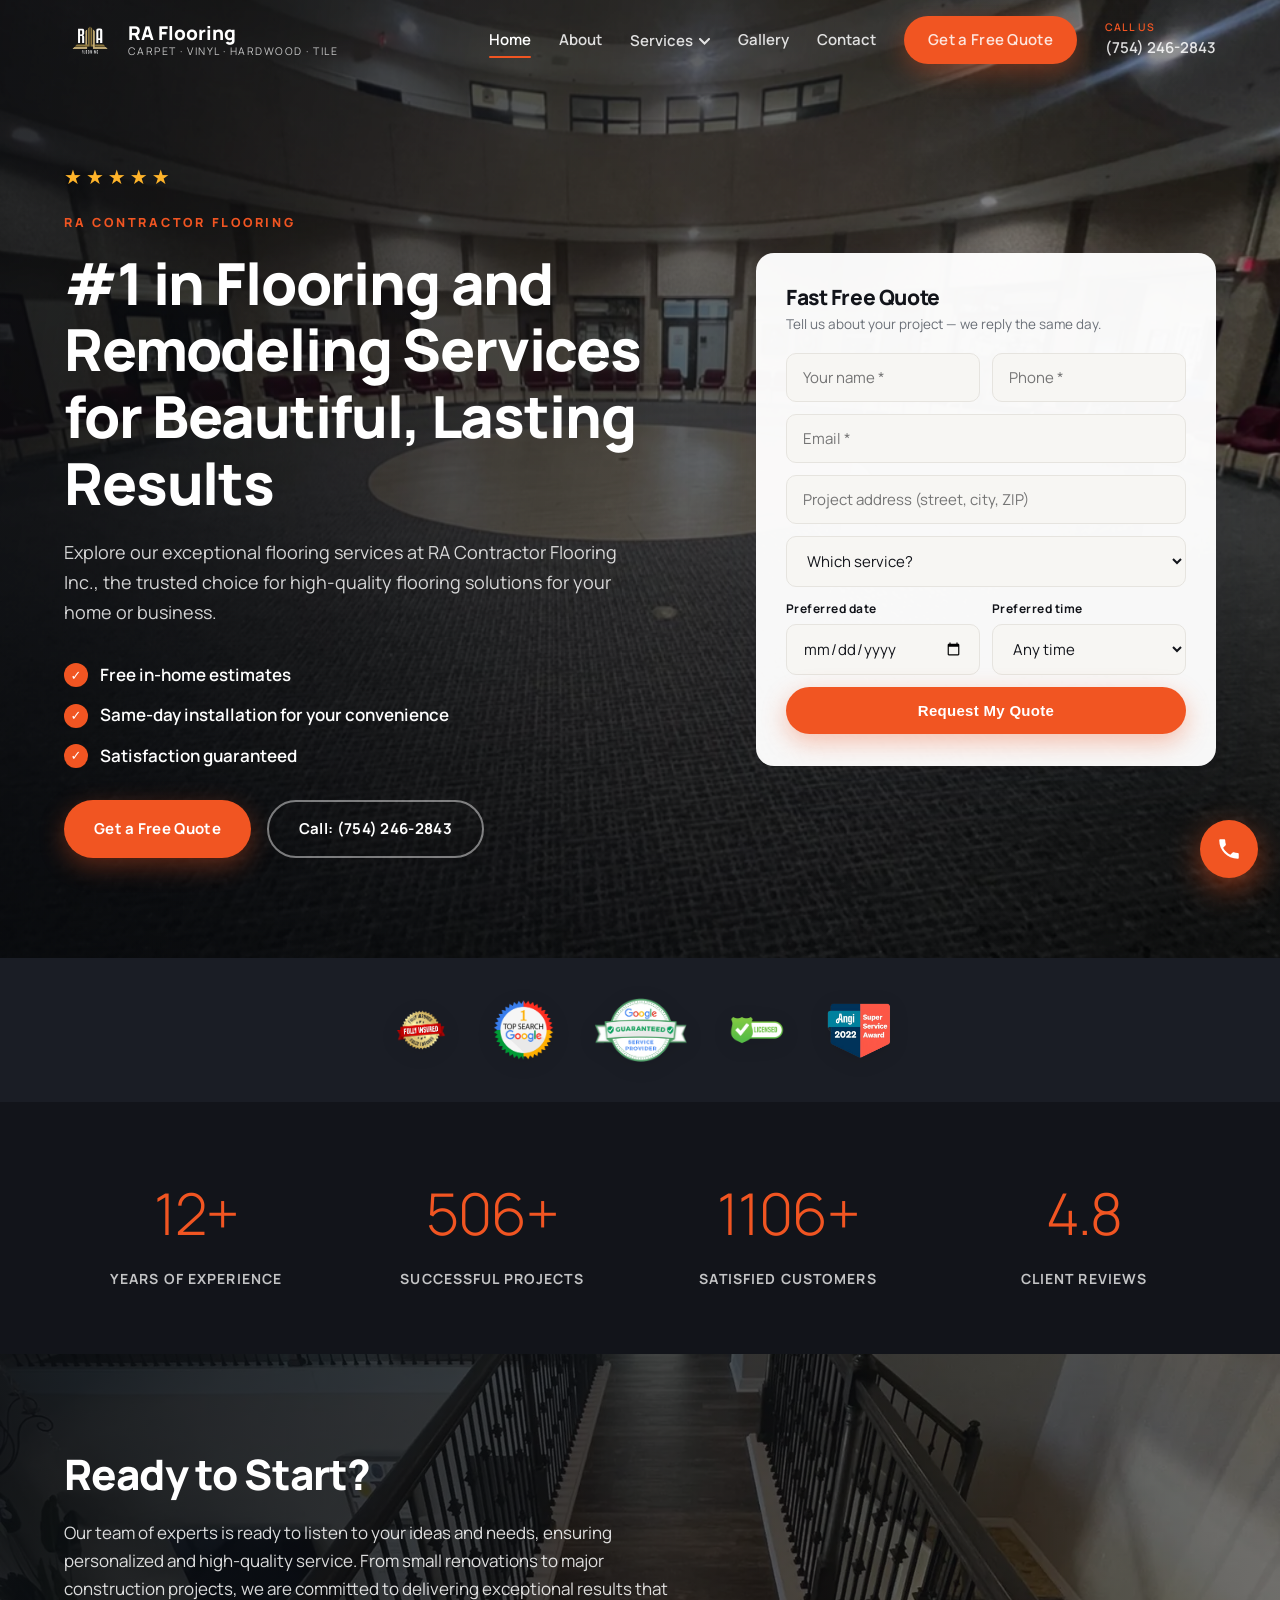
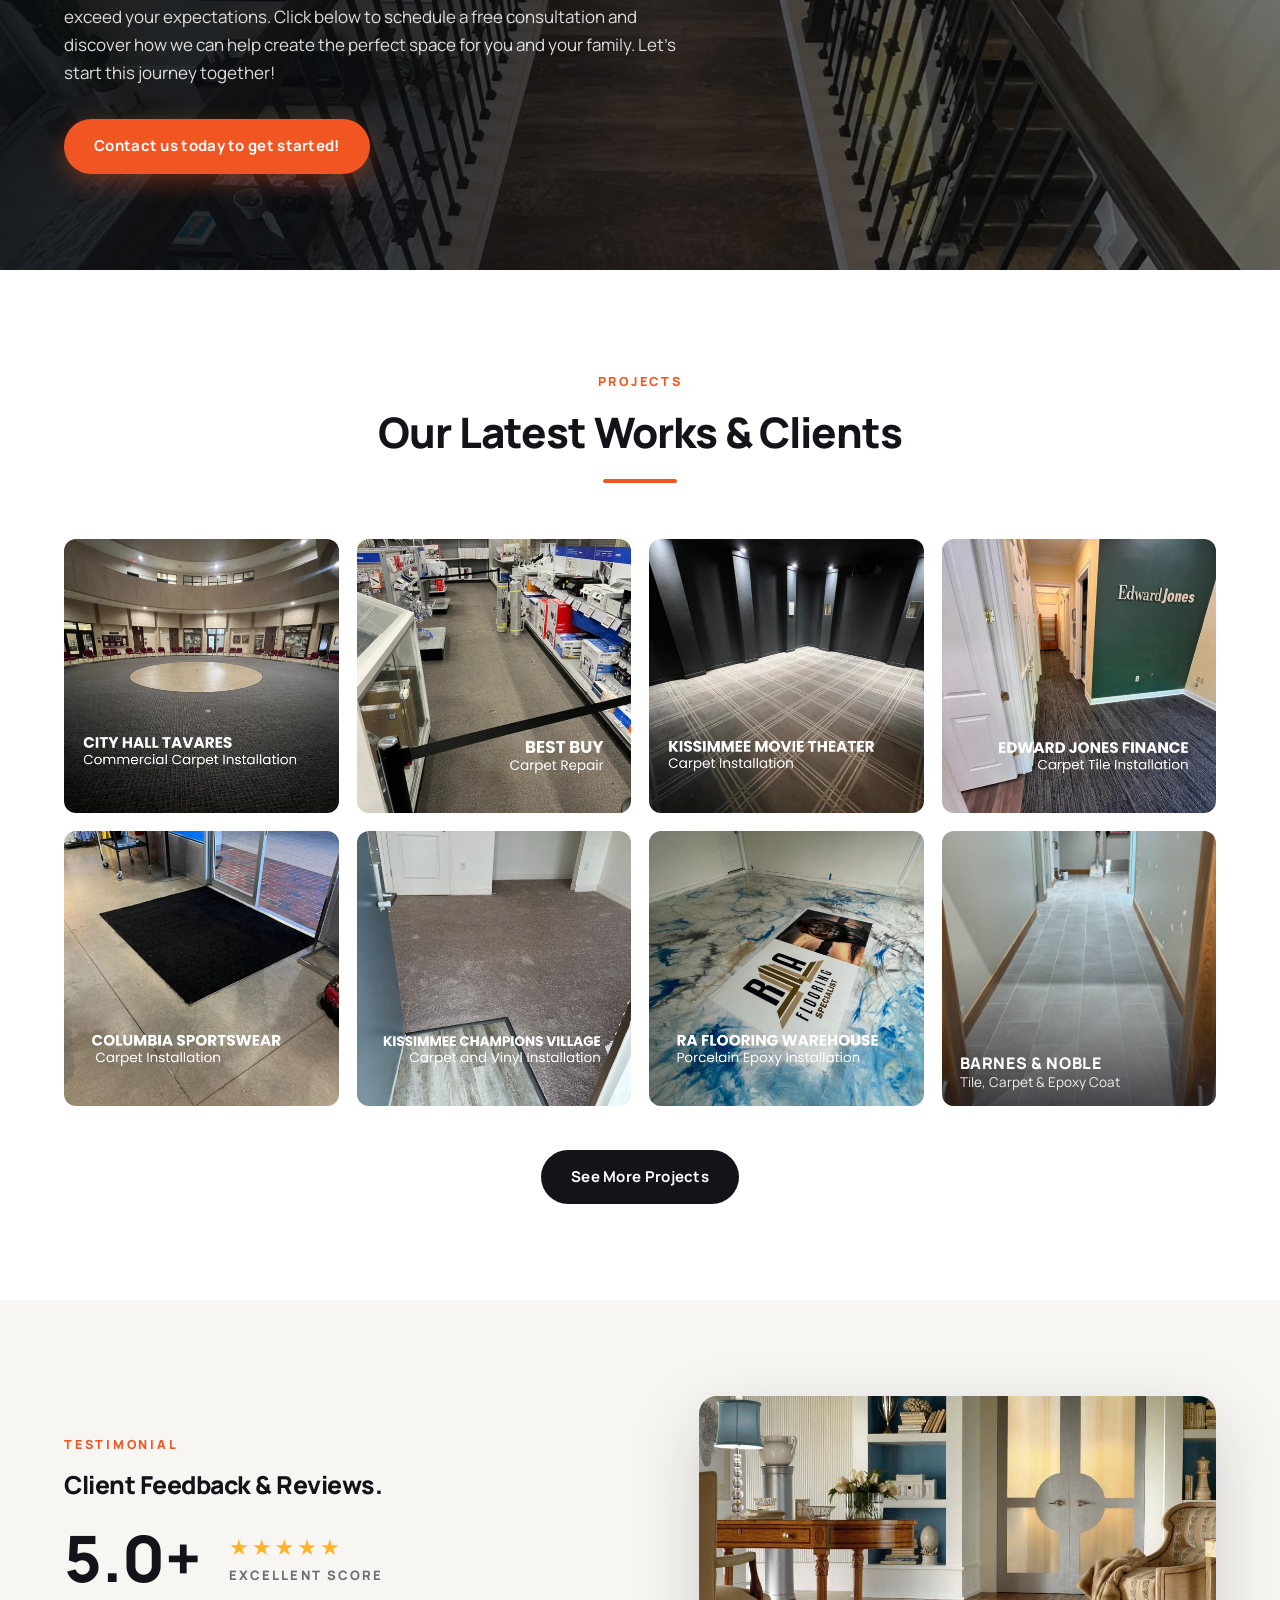
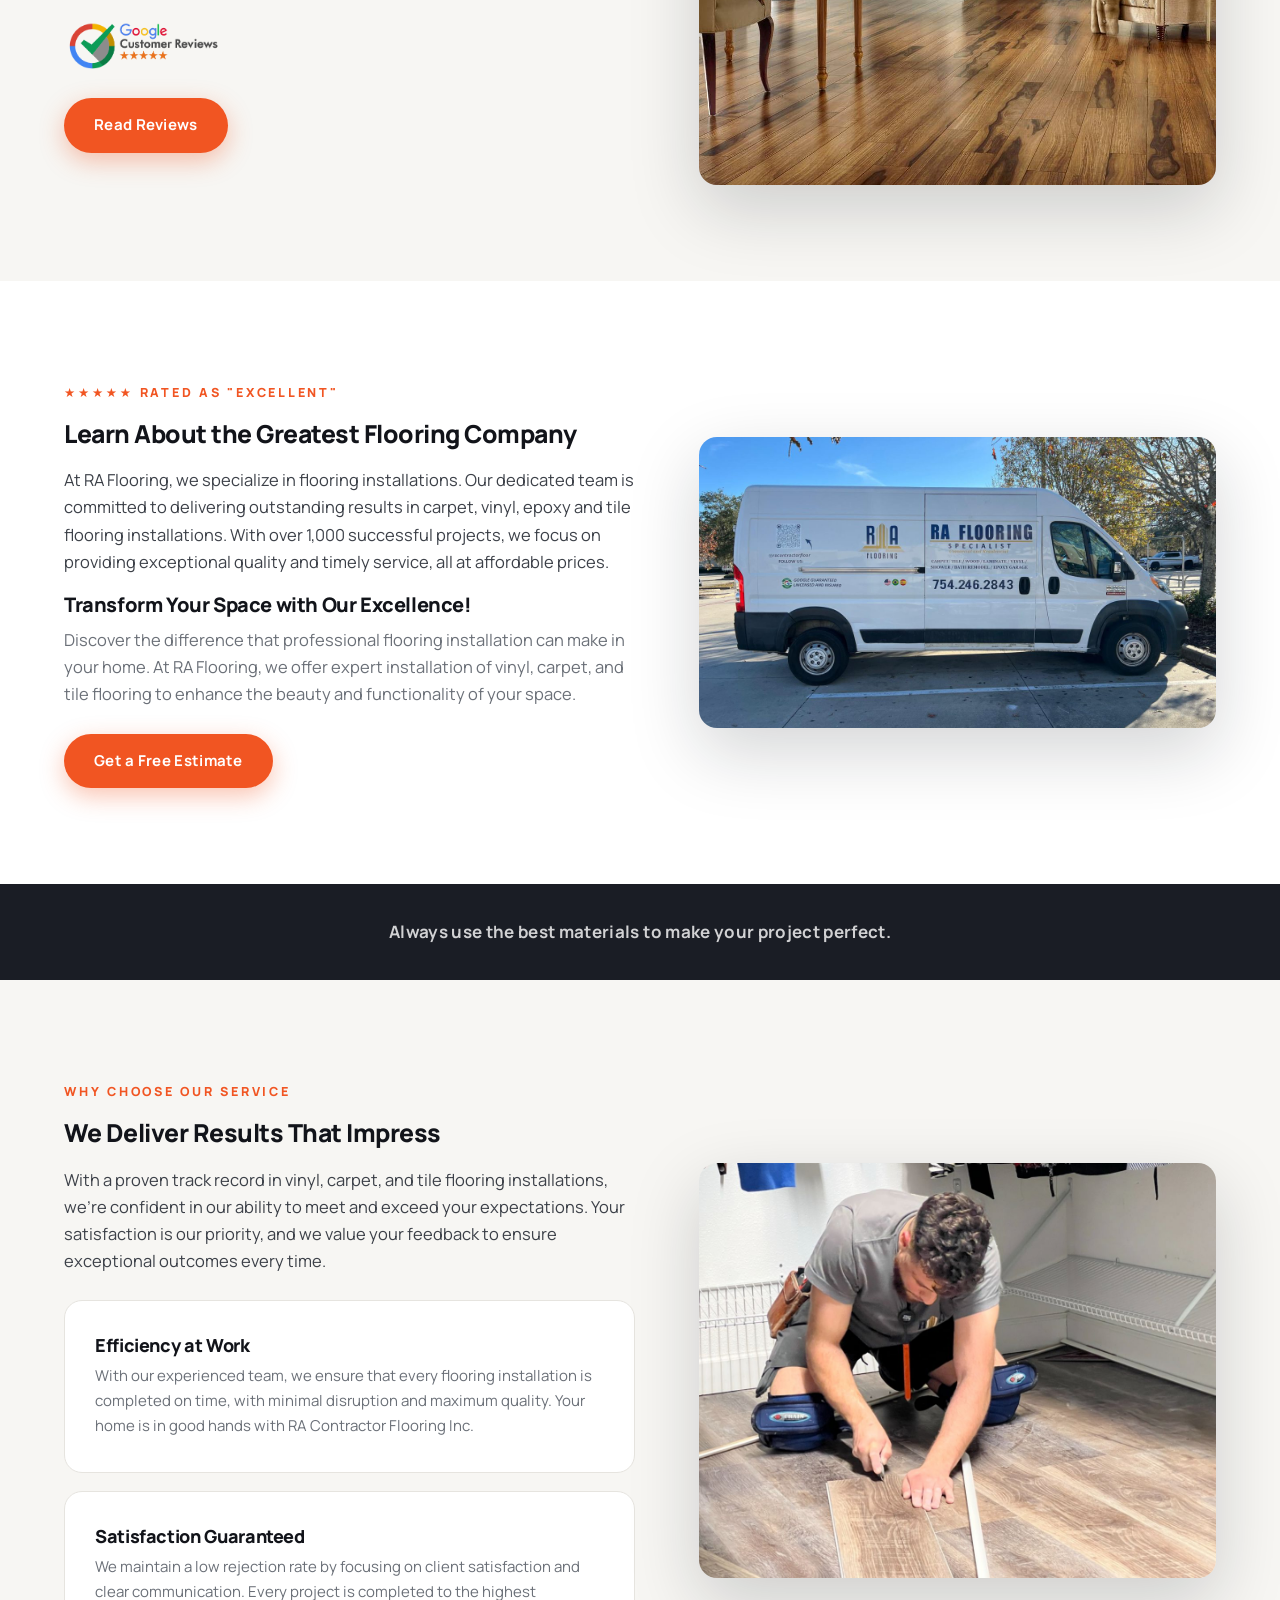
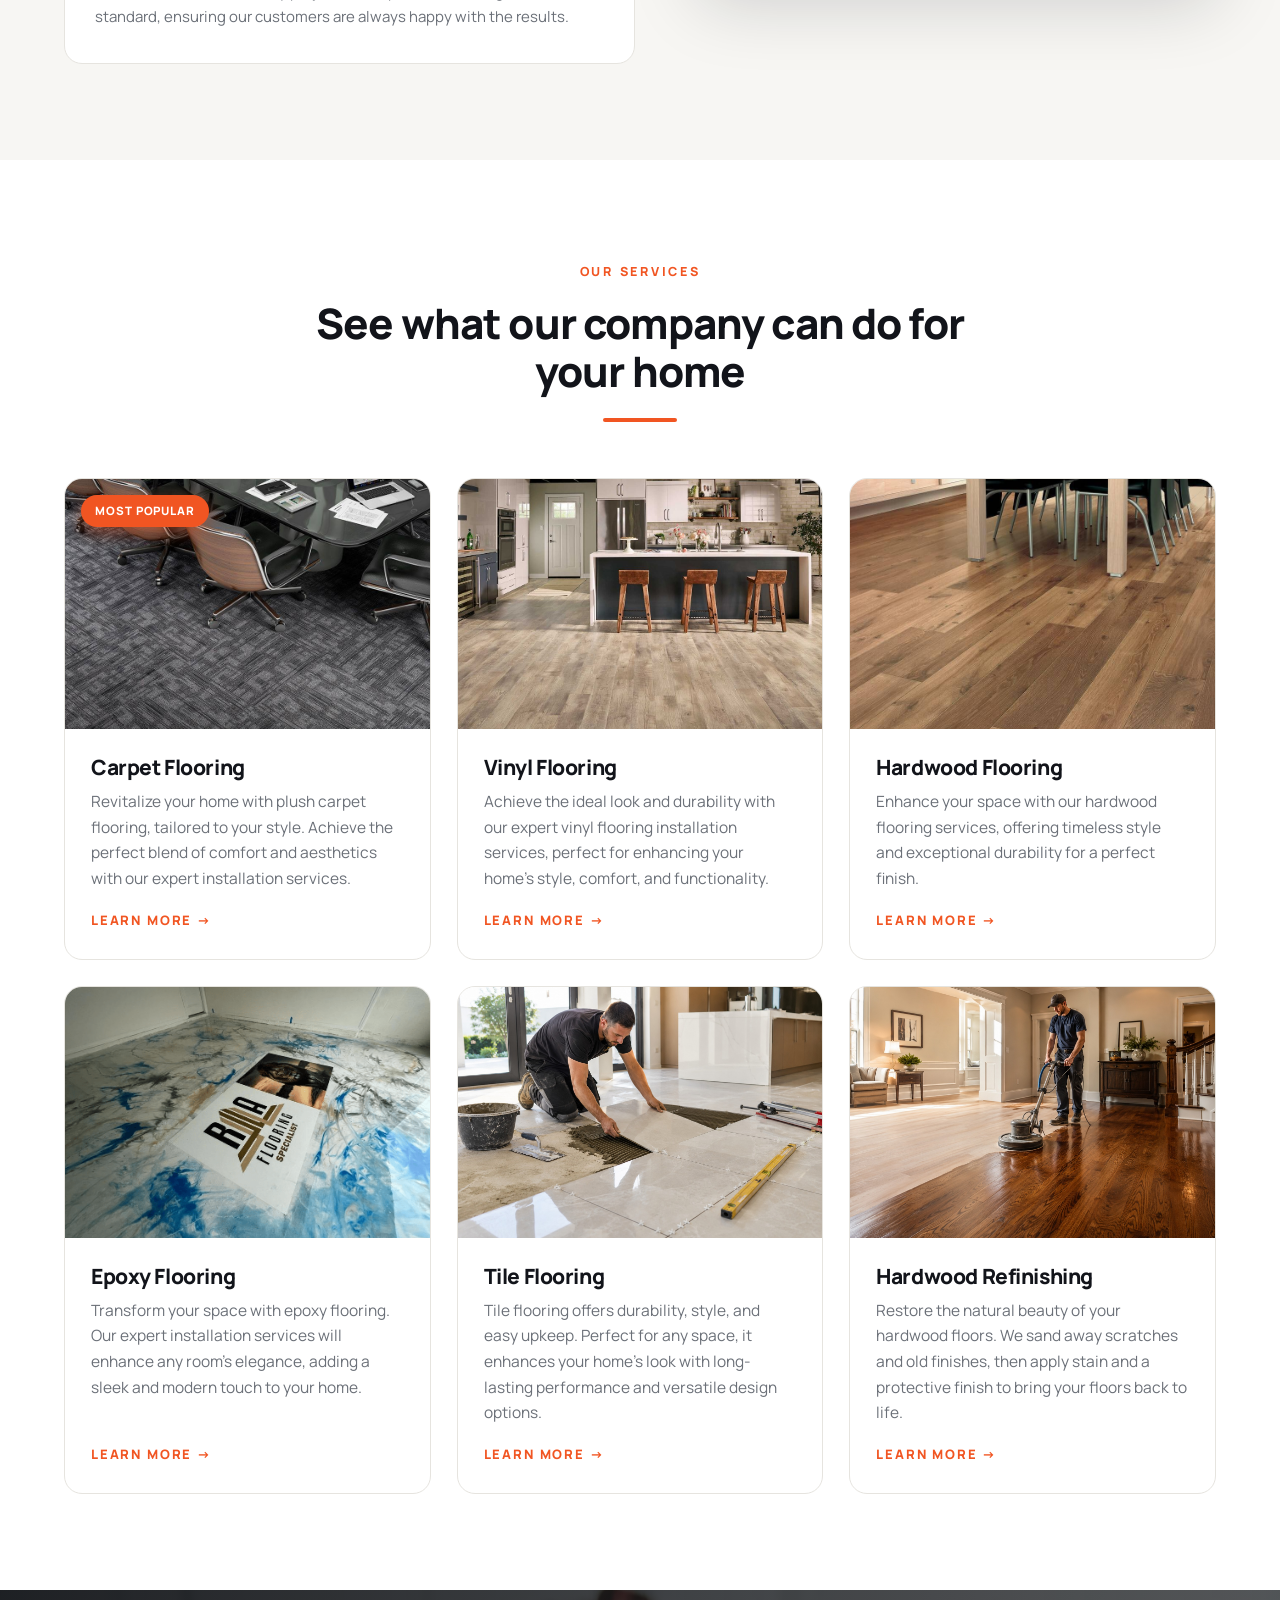
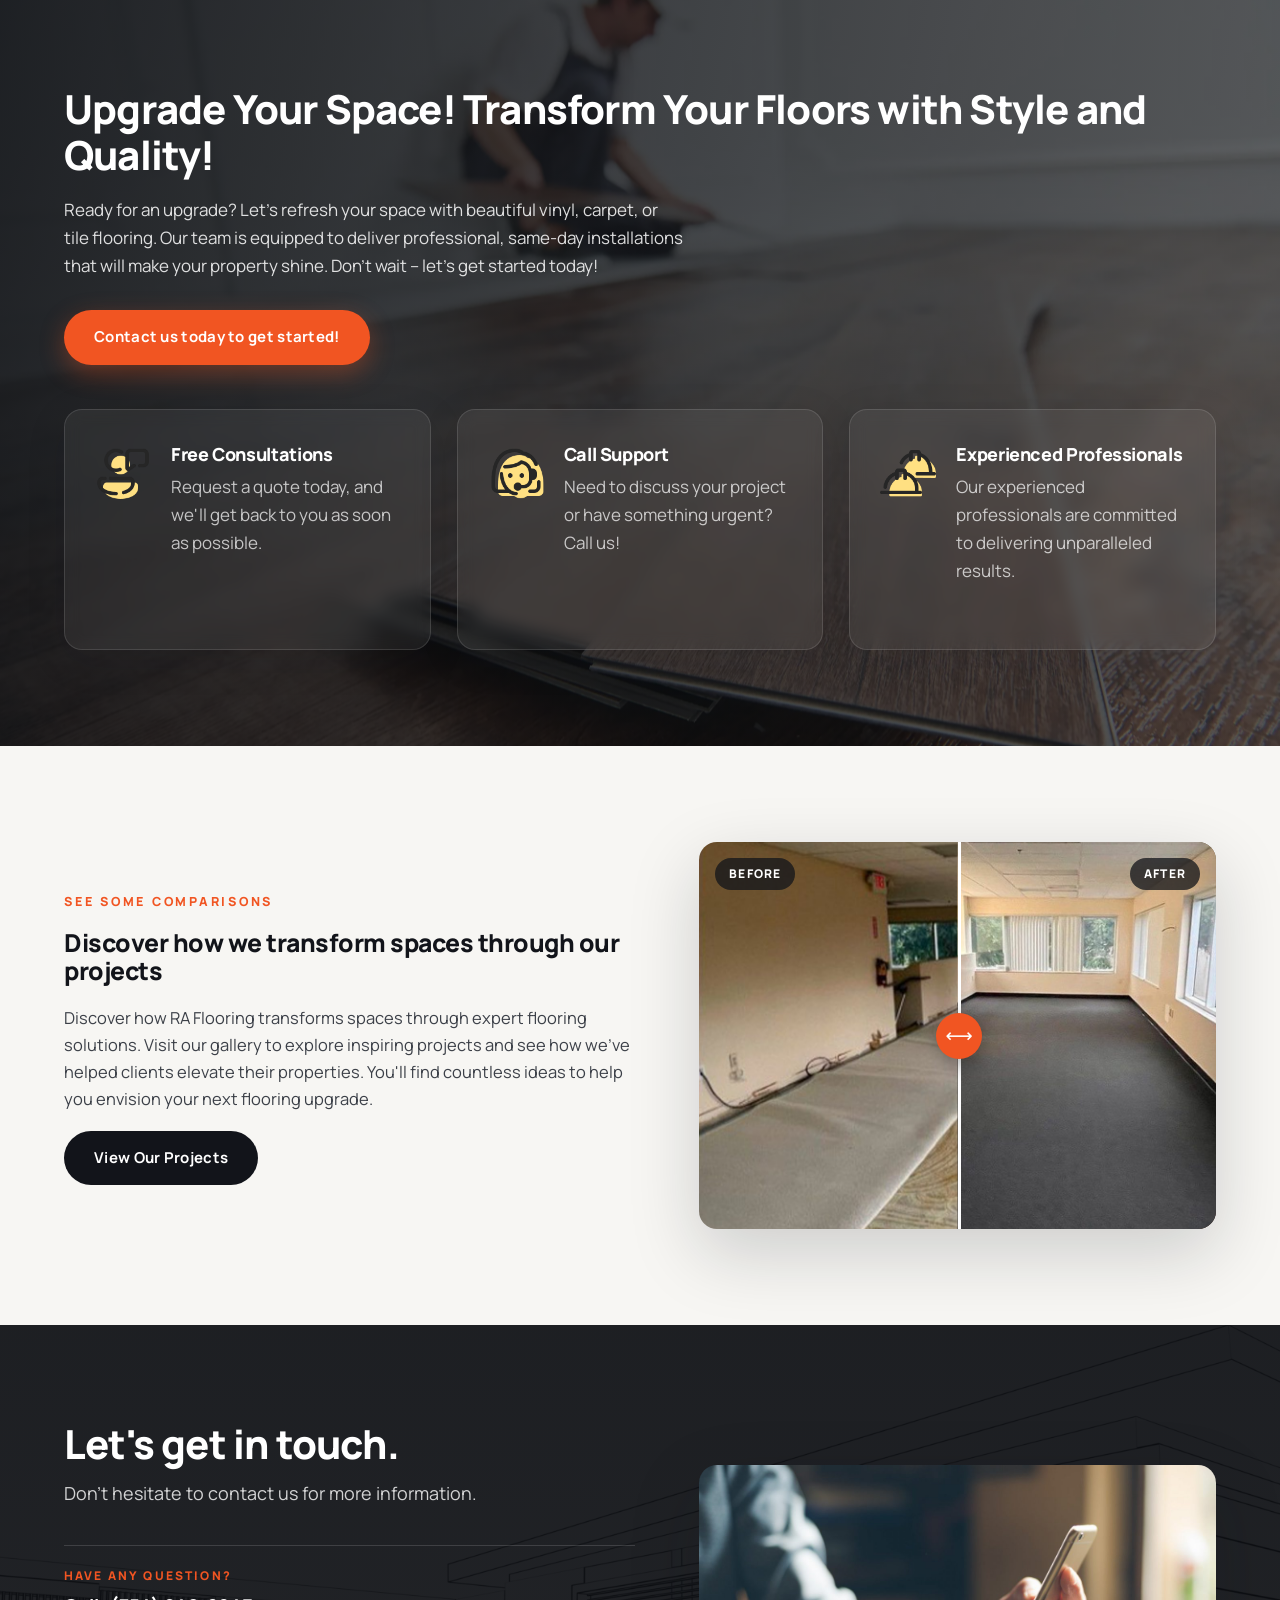
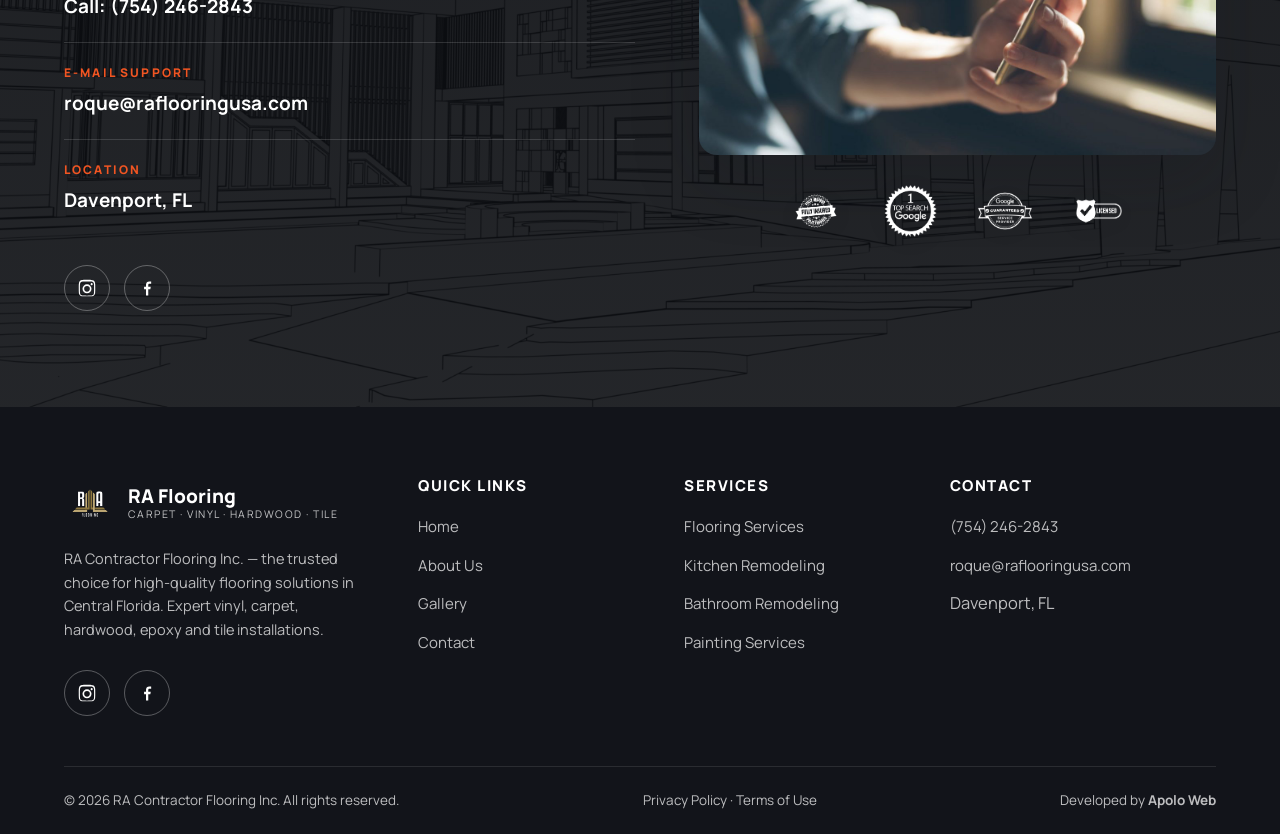
==== commit 2c71100a: "Foto do time atualizada (versão céu azul) + assinatura Apolo Web no rodapé Co-Authored-By: Claude Fa" ====
--- a/index.html
+++ b/index.html
@@ -355,6 +355,7 @@
     <div class="footer-bottom">
       <span>© <span id="year"></span> RA Contractor Flooring Inc. All rights reserved.</span>
       <span><a href="privacy-policy.html">Privacy Policy</a> · <a href="terms-of-use.html">Terms of Use</a></span>
+      <span>Developed by <a href="https://apoloweb.net.br/" target="_blank" rel="noopener"><strong>Apolo Web</strong></a></span>
     </div>
   </div>
 </footer>
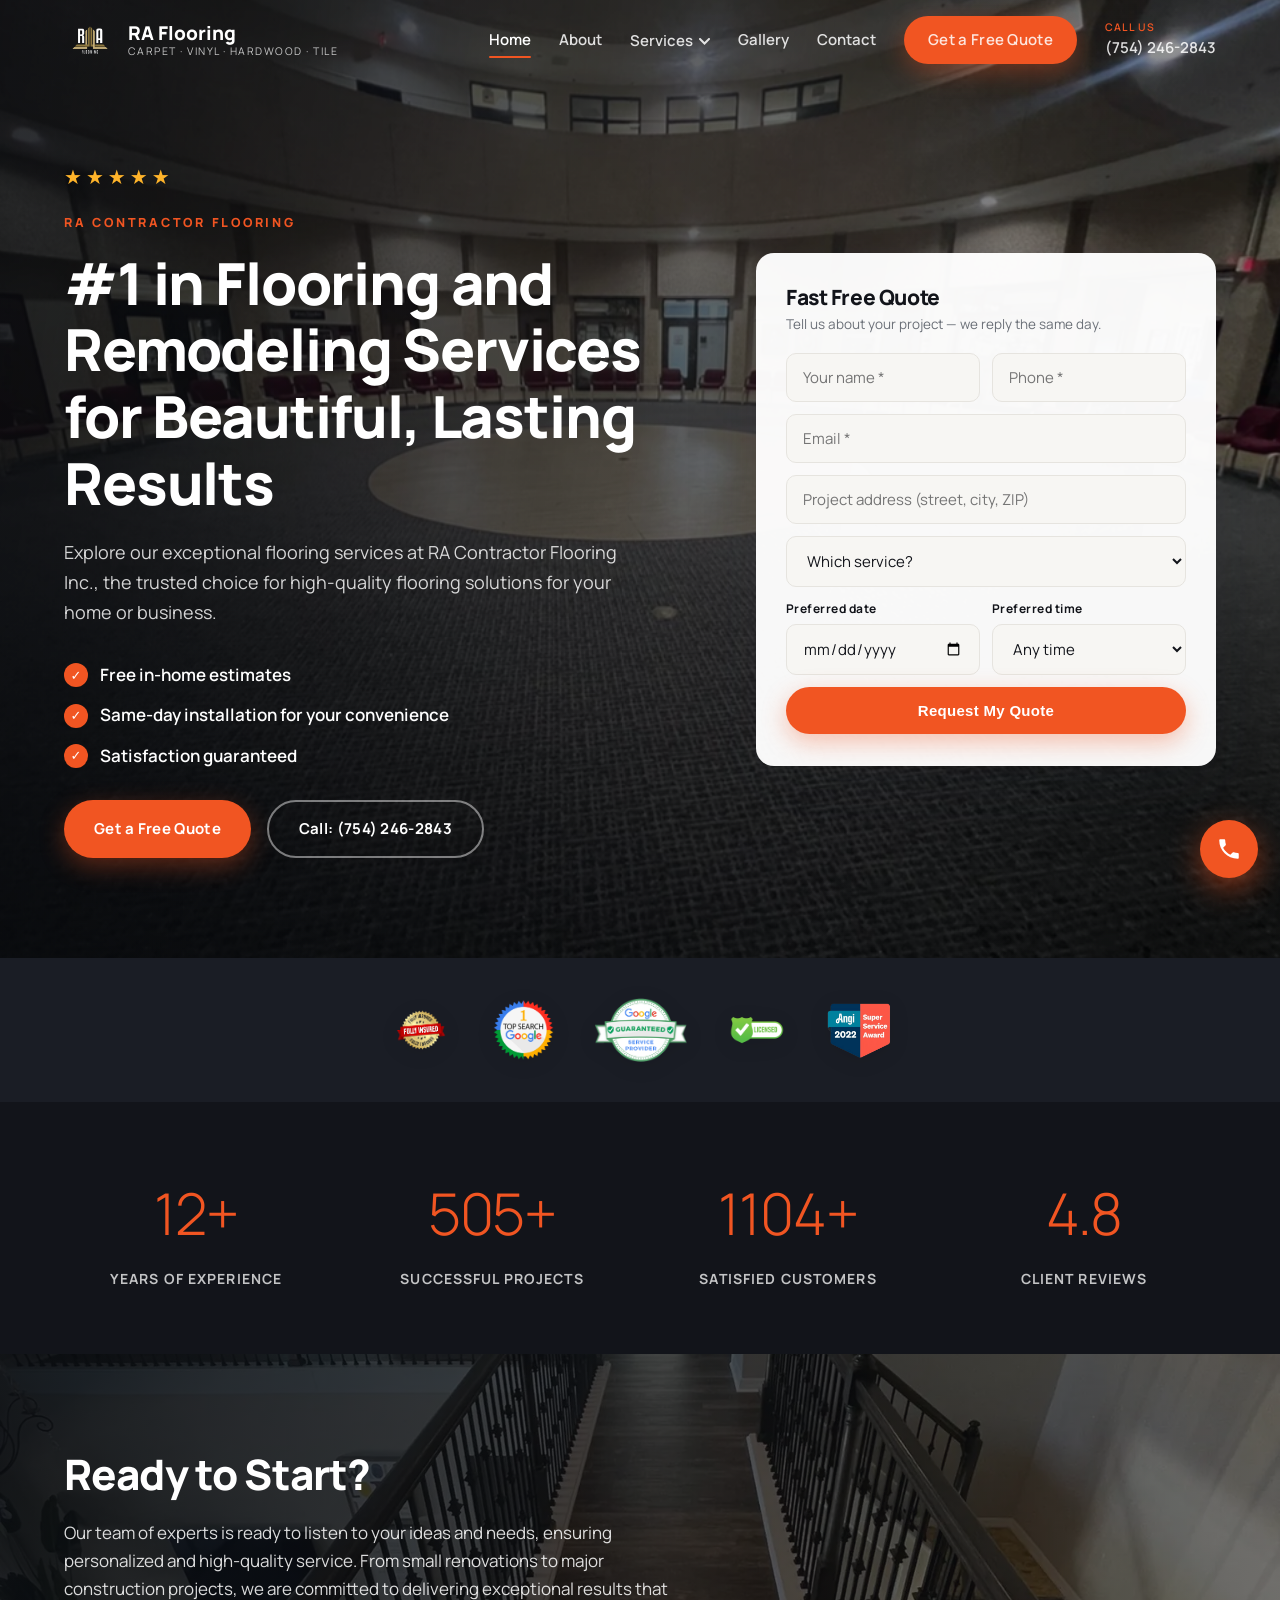
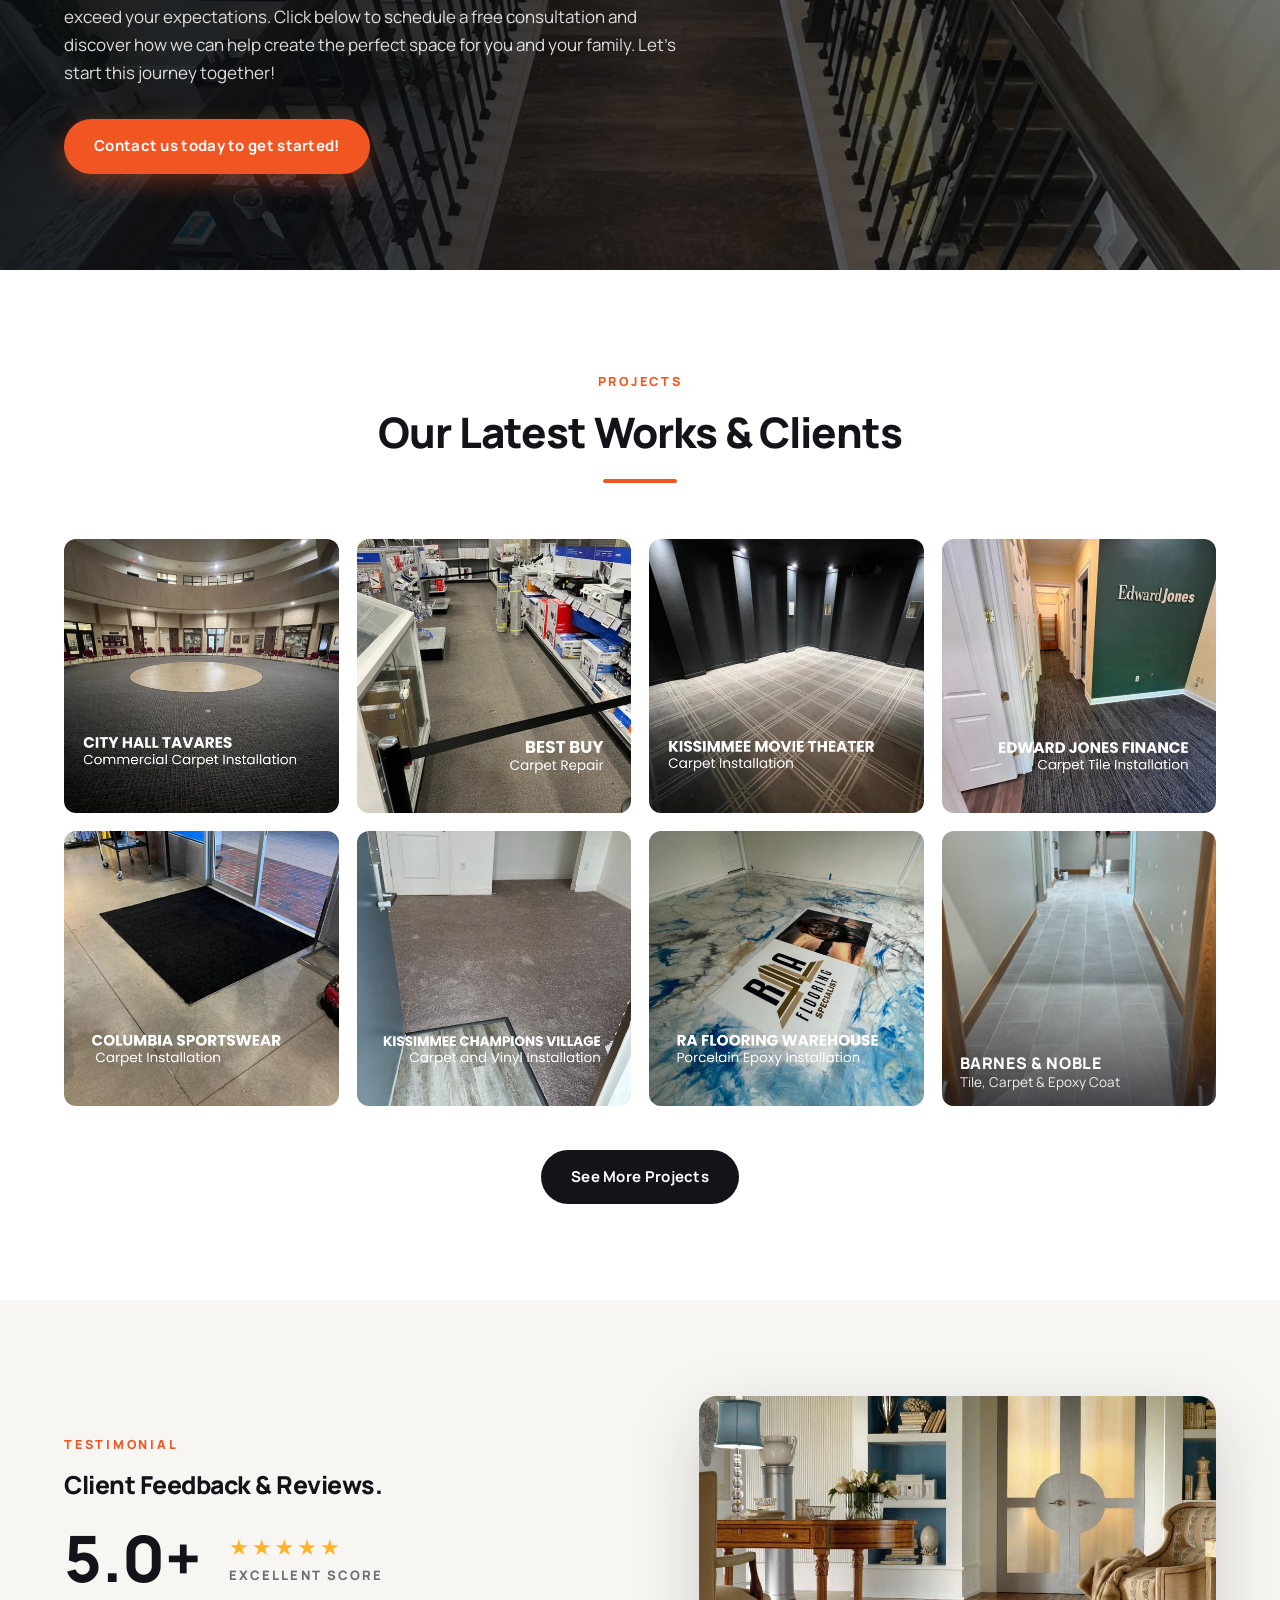
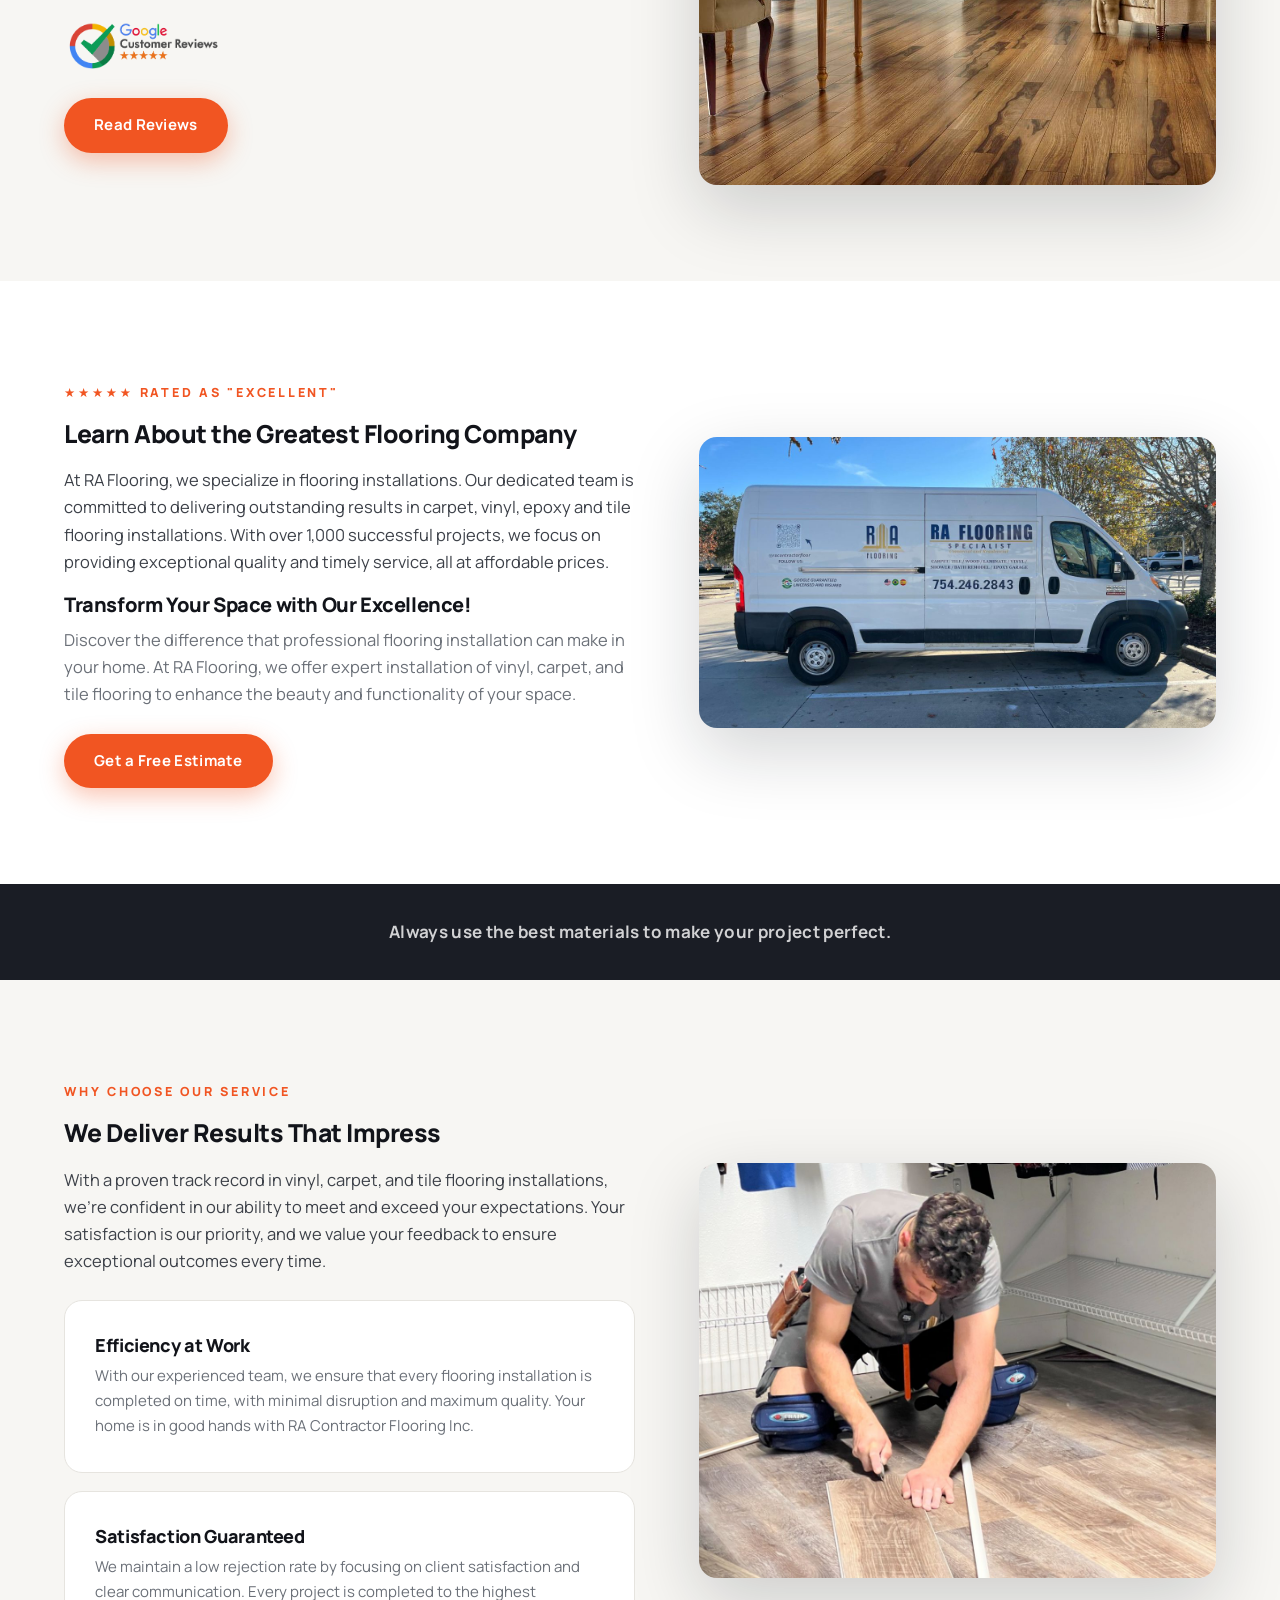
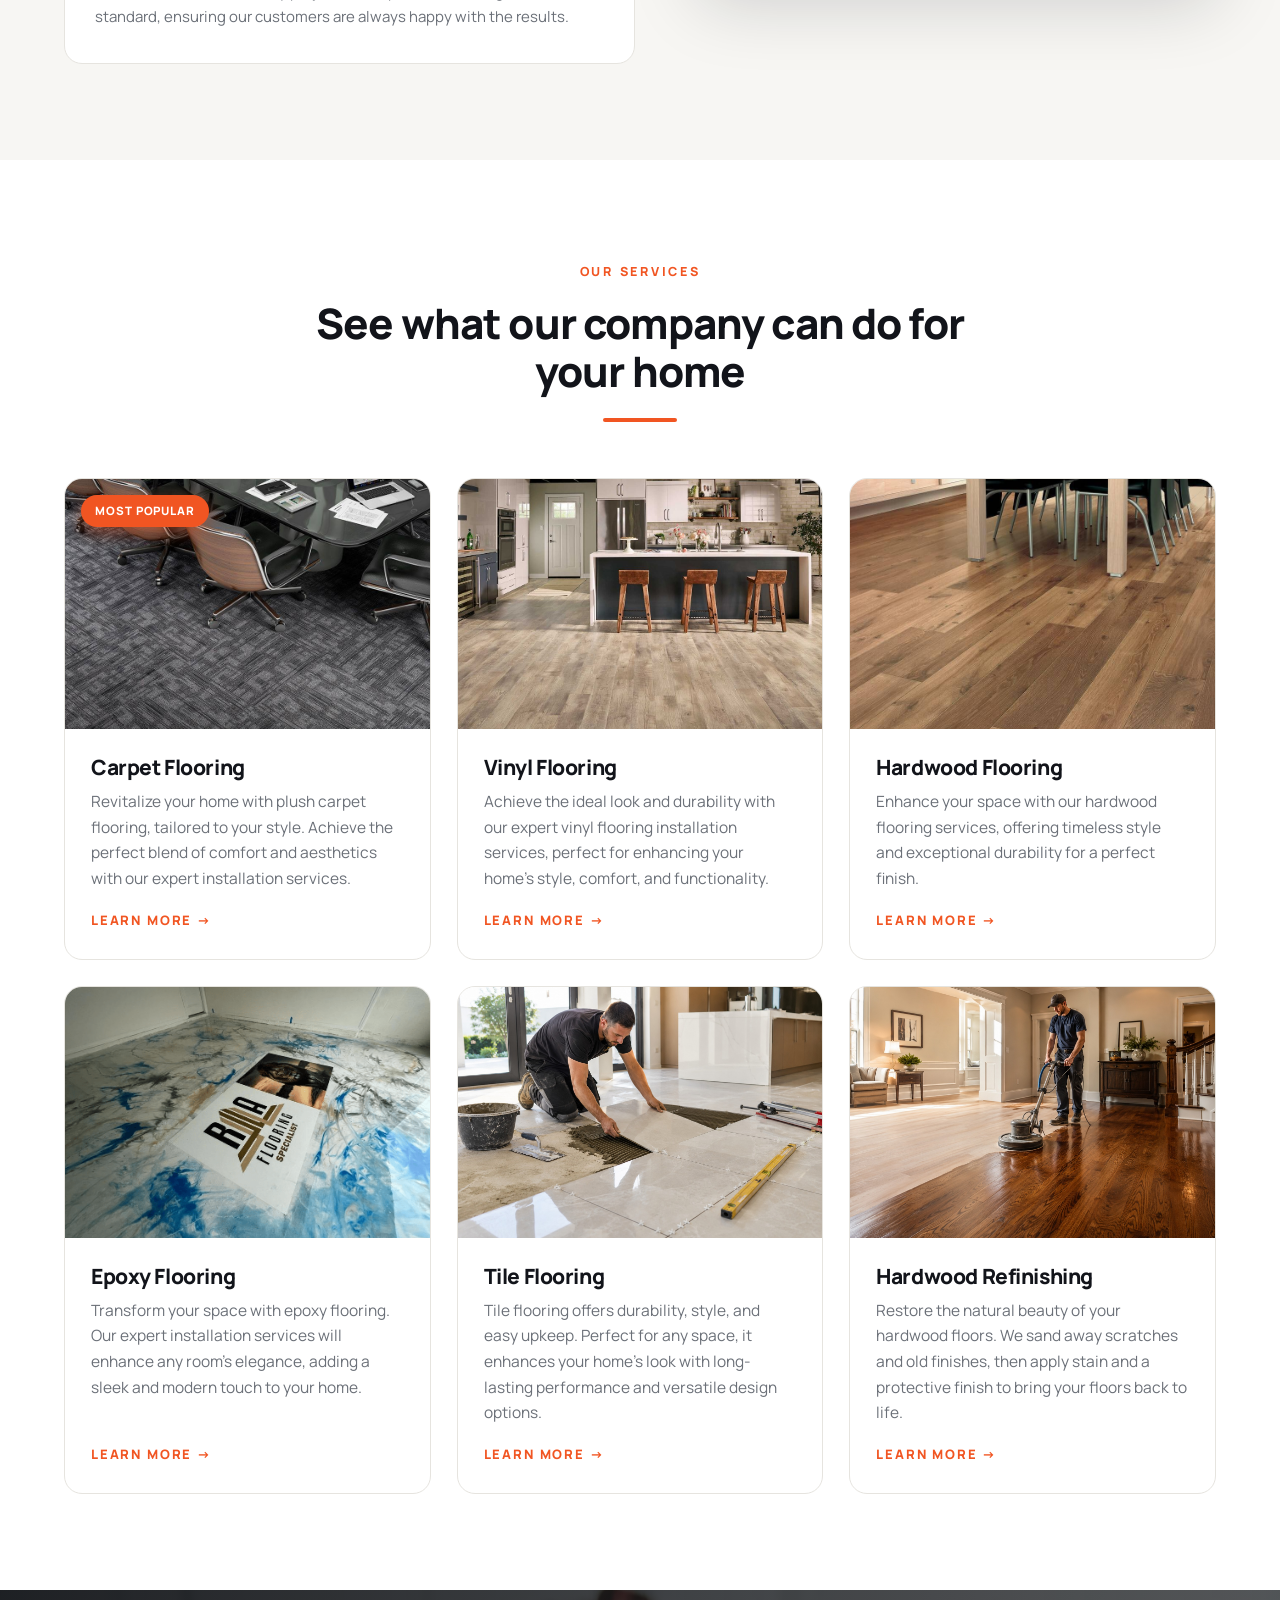
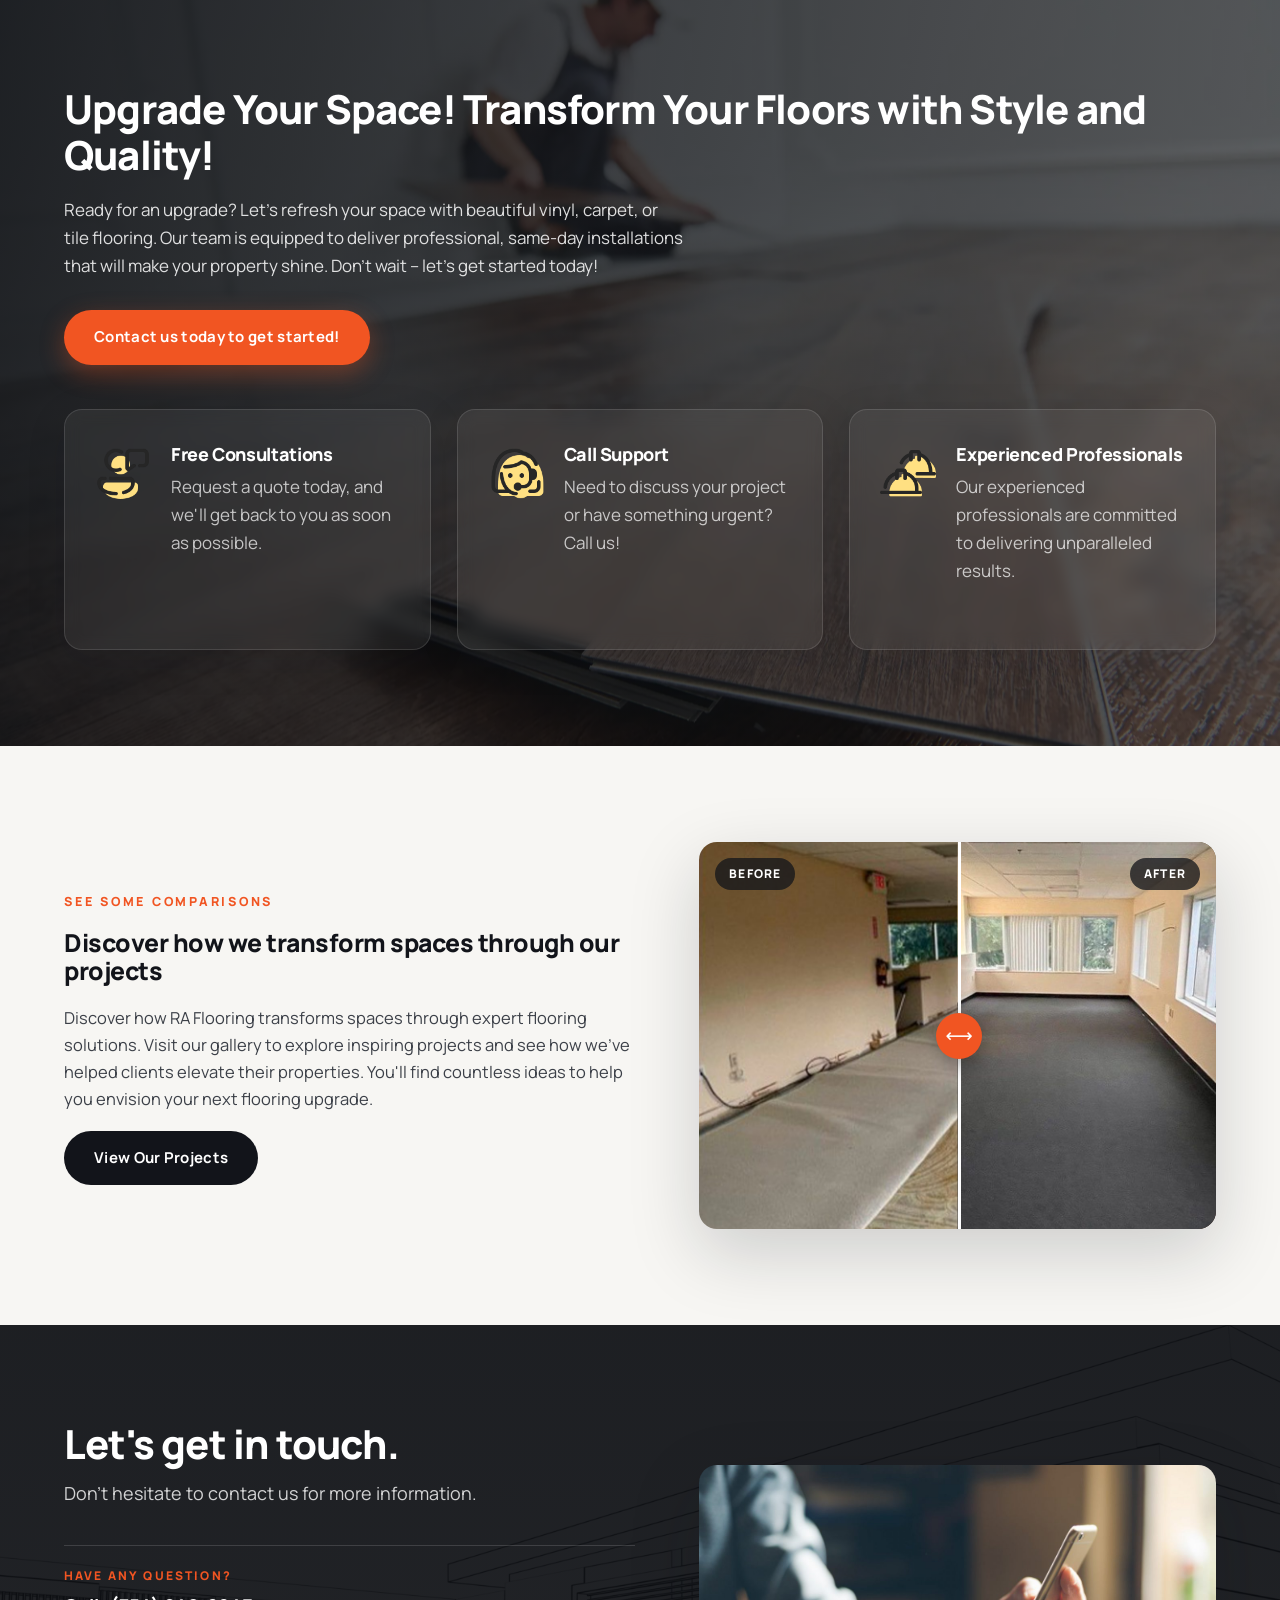
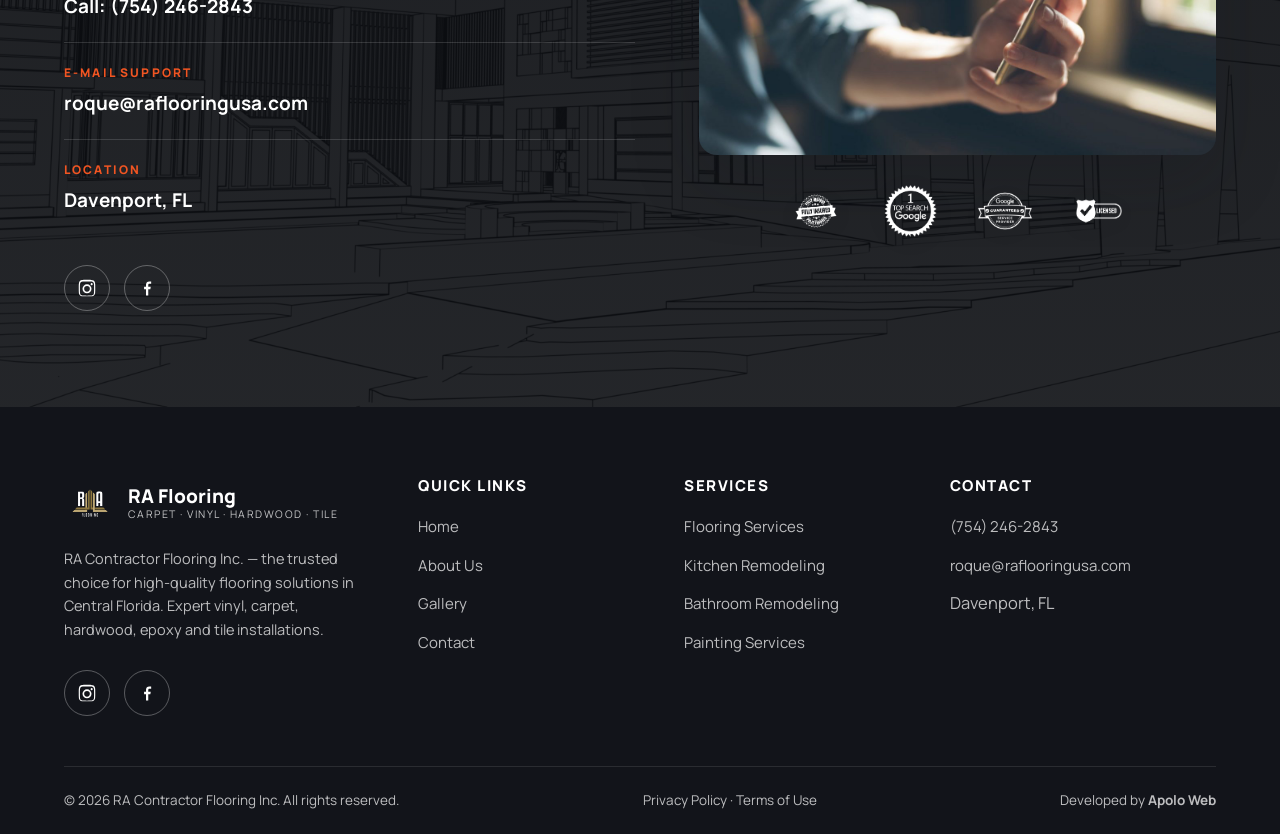
==== commit fa36e449: "Corrige envio do formulário: meta referrer sobrepõe Referrer-Policy same-origin do servidor Co-Autho" ====
--- a/index.html
+++ b/index.html
@@ -3,6 +3,7 @@
 <head>
 <meta charset="UTF-8">
 <meta name="viewport" content="width=device-width, initial-scale=1.0">
+<meta name="referrer" content="strict-origin-when-cross-origin">
 <title>RA Flooring – Carpet, Vinyl, Hardwood & Tile in Davenport, FL</title>
 <meta name="description" content="RA Contractor Flooring Inc. — #1 in flooring and remodeling services for beautiful, lasting results. Expert vinyl, carpet, hardwood, epoxy and tile installations in Central Florida.">
 <link rel="icon" type="image/png" href="assets/img/favicon.png">
